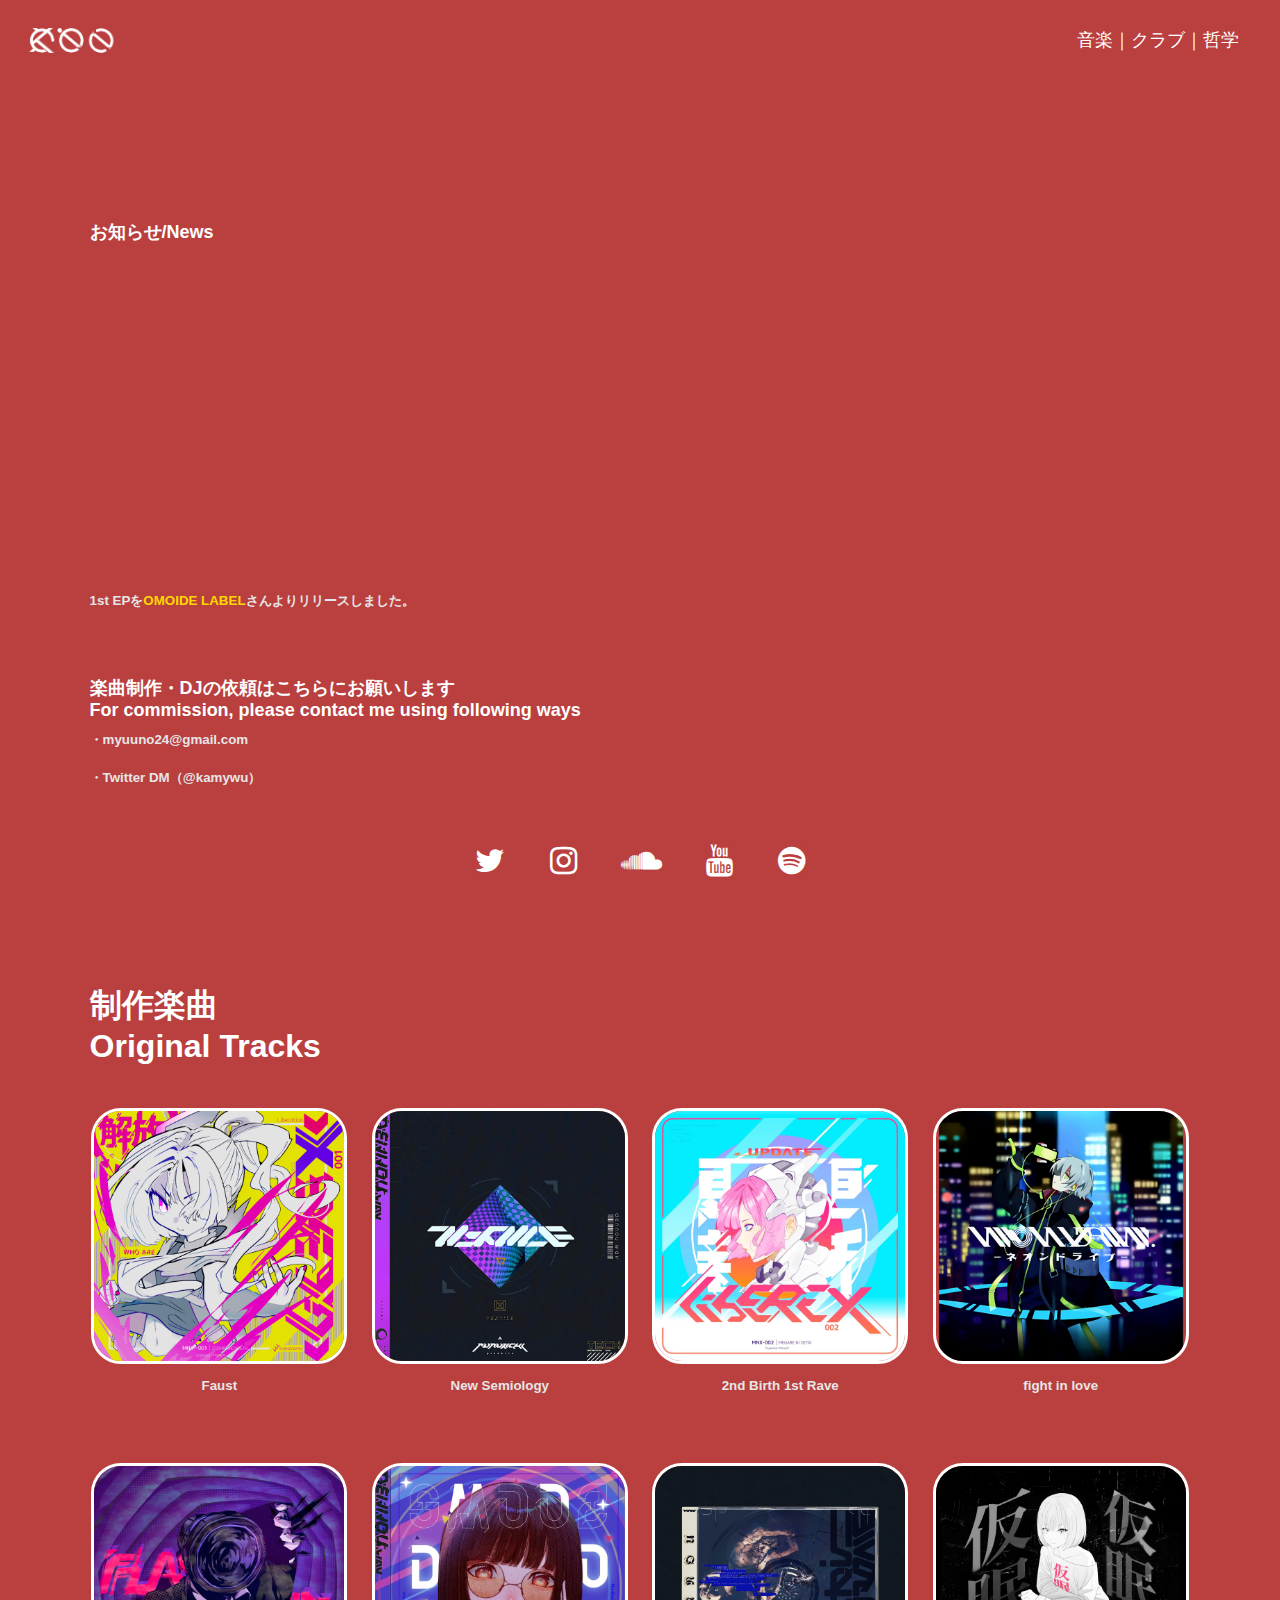
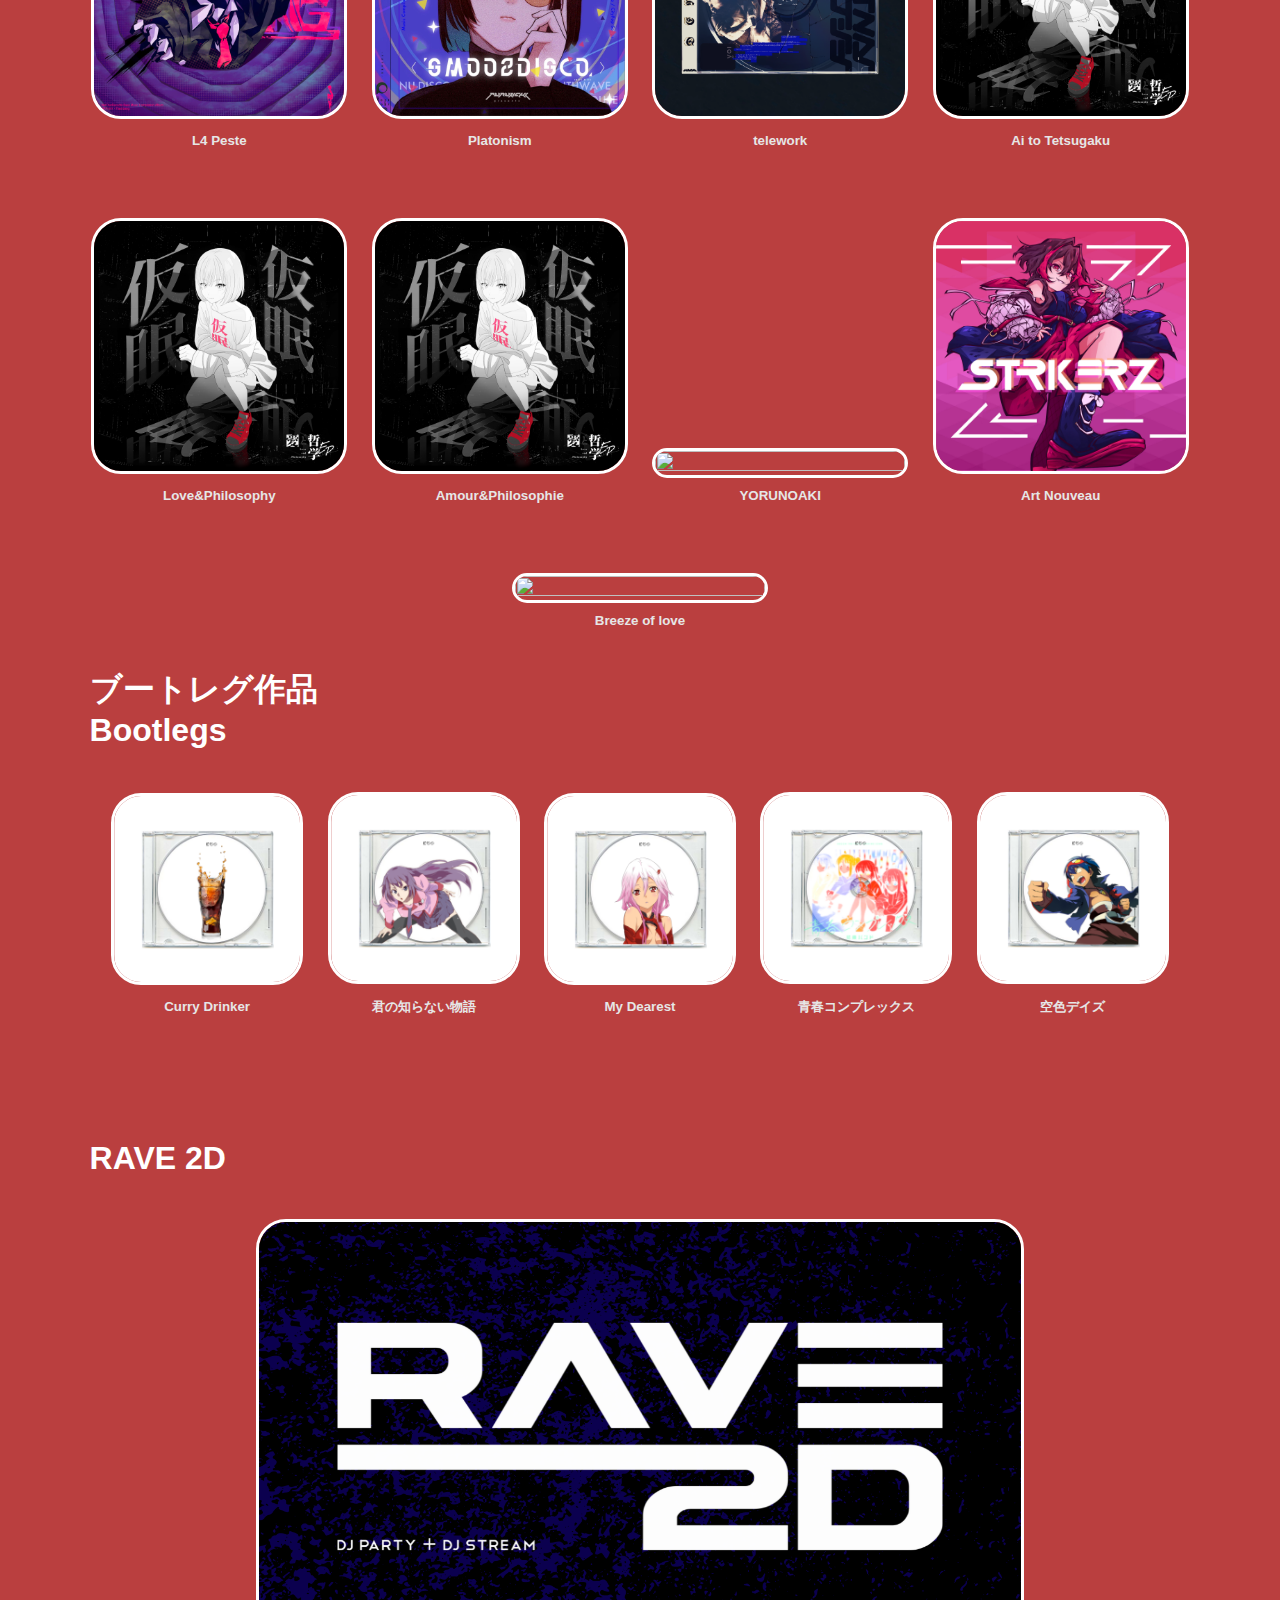
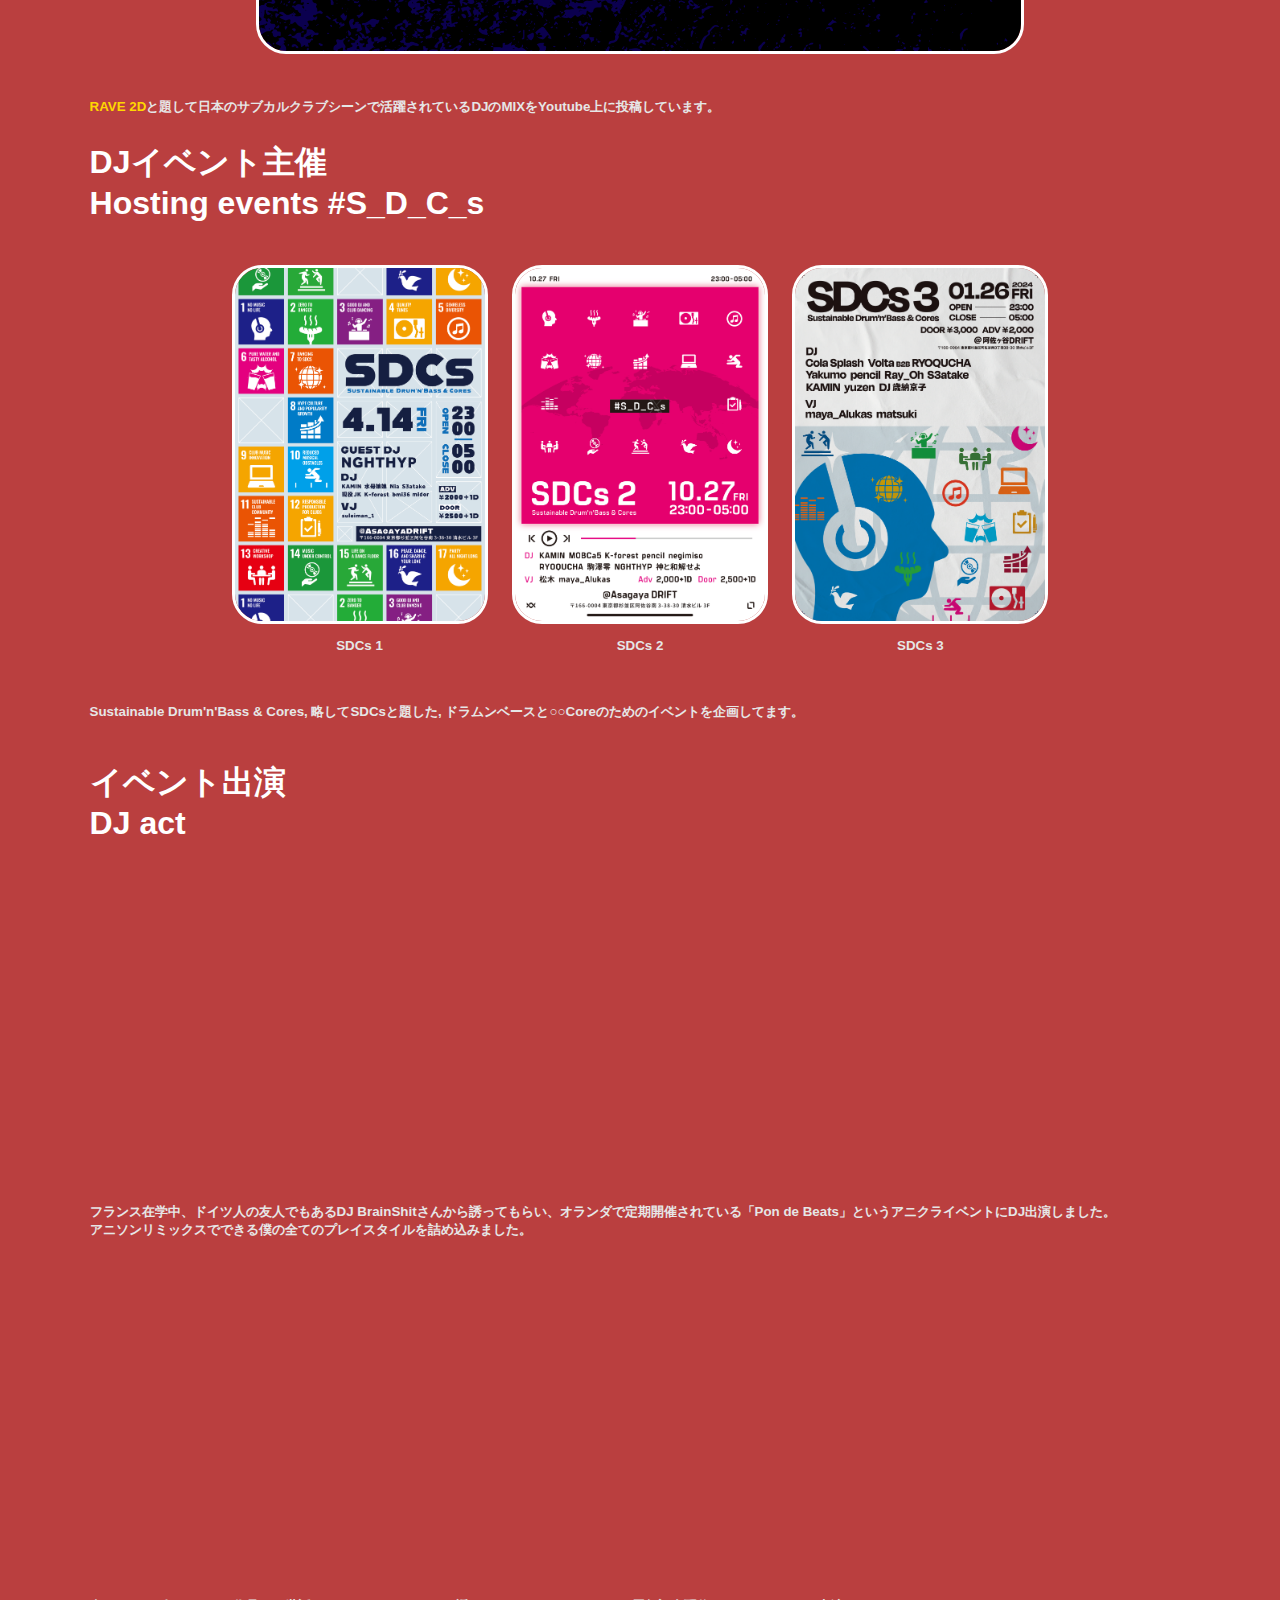
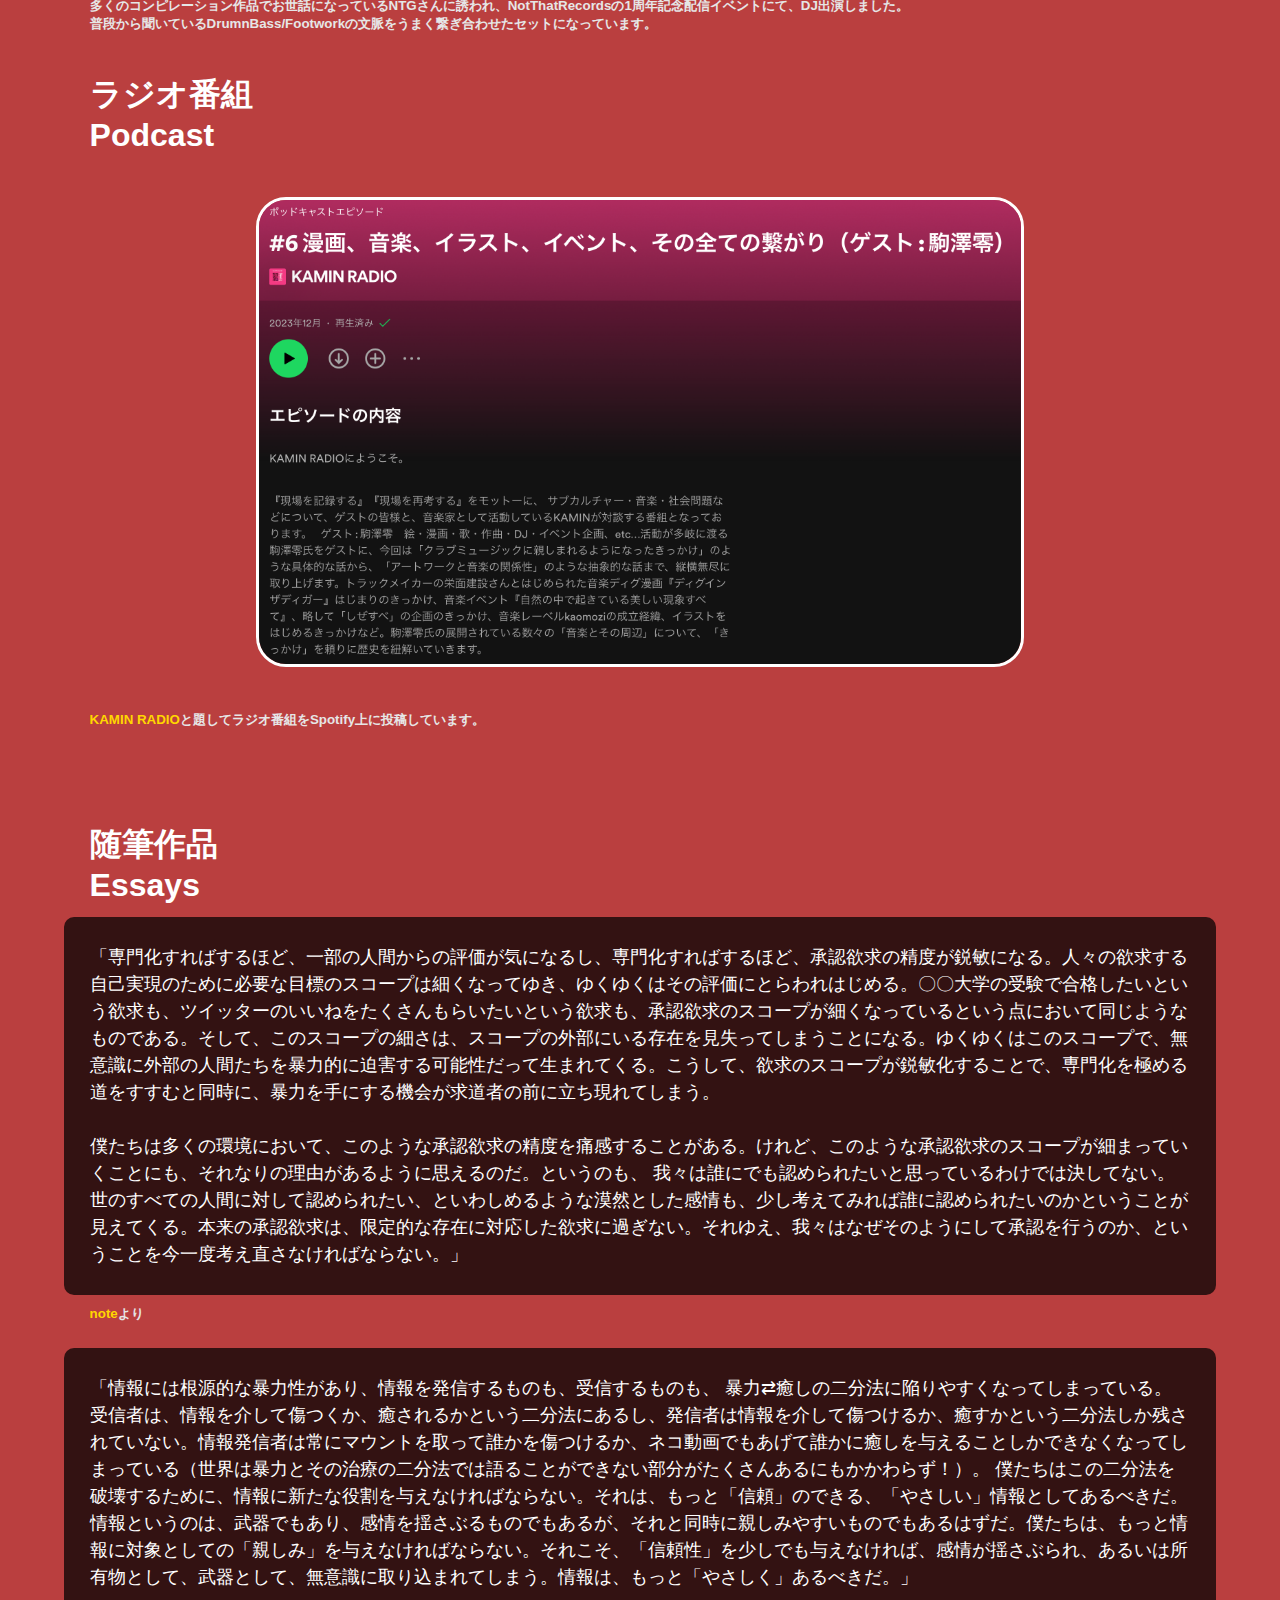
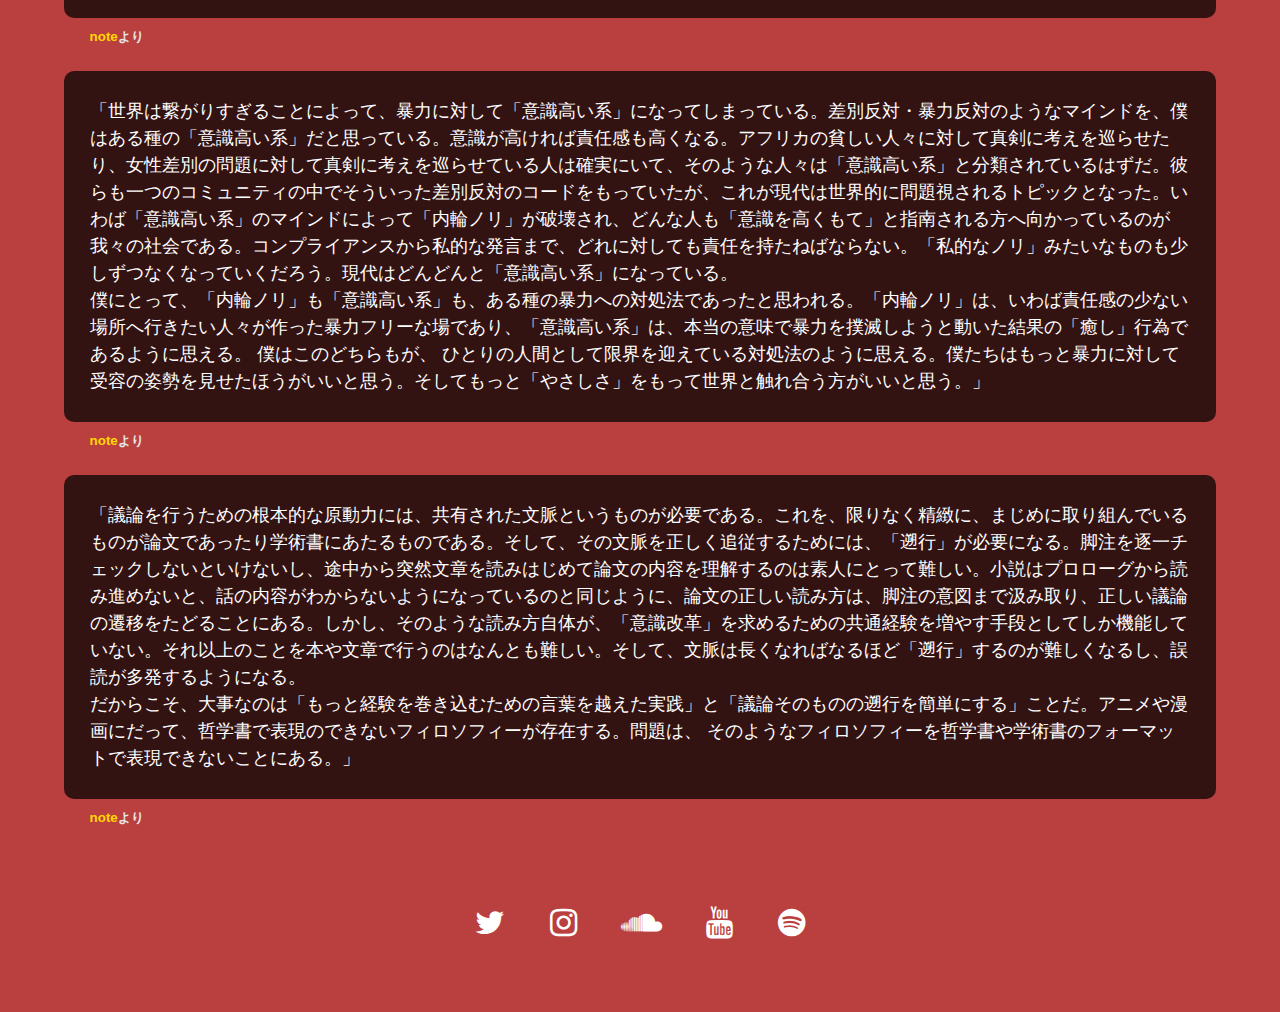
==== docs/index.html @ 177bd2c3 "Update index.html" ====
<!DOCTYPE html>
<html>

<head>
    <meta charset="utf-8">
    <meta name="viewport" content="width=device-width, initial-scale=1.0">
    <meta property="og:type" content="website">
    <meta property="og:title" content="KAMIN">
    <meta property="og:description" content="KAMINのポートフォリオサイト"> 
    <meta property="og:img" content="kamin.jpeg">

    <title>KAMIN</title>
    <link rel="stylesheet" href="https://maxcdn.bootstrapcdn.com/font-awesome/4.5.0/css/font-awesome.min.css"> 
    <link rel="stylesheet" href="stylesheet_rev.css">
    <link rel="stylesheet" href="stylesheet_rev2.css">
    <link rel="stylesheet" href="responsive.css">
</head>

<body>
    <header>
        <div class="container">
            <img class="kaminjpg" src="kamin.png">
        </div>
        <ul class="nav-links">
                <li><a href="#music">音楽｜</a></li>
                <li><a href="#rave2d">クラブ｜</a></li> 
                <li><a href="#note">哲学</a></li>　
        </ul>
    </header>



    <main>
        <div class="newsbox">
            <div class="formtitle">
                <h2>お知らせ/News</h2>
            </div>
            <div class="videobox">
                <iframe width="560" height="315" src="https://www.youtube.com/embed/9Z9TLXxbo_c" title="YouTube video player" frameborder="0" allow="accelerometer; autoplay; clipboard-write; encrypted-media; gyroscope; picture-in-picture" allowfullscreen></iframe>
            </div>
            <div class="detail">
                <h3> 1st EPを<a href="https://omoidelabel.bandcamp.com/album/ep-7">OMOIDE LABEL</a>さんよりリリースしました。</h3>
            </div>
        </div>
        <div class="clear"><br> <br> </div>
        <div class="workform">
            <div class="formtitle">
                <h2>楽曲制作・DJの依頼はこちらにお願いします<br>For commission, please contact me using following ways</h2>
            </div>
            <div class="mail">
                <h3>・myuuno24@gmail.com</h3>
            </div>
            <div class="DM">
                <h3>・Twitter DM（@kamywu）</h3>
            </div> 
        </div>
        </div>
        <div class="links">
            <a href="https://twitter.com/kamywu" class="btn twitter"><span class="fa fa-twitter"></span></a>
            <a href="https://www.instagram.com/kamiingo/" class="btn instagram"><span class="fa fa-instagram"></span></a>
            <a href="https://soundcloud.com/kaminiscoming" class="btn soundcloud"><span class="fa fa-soundcloud"></span></a>
            <a href="https://www.youtube.com/channel/UCc90ufB4Of69djIXPryFuGw" class="btn youtube"><span class="fa fa-youtube"></span></a>
            <a href="https://open.spotify.com/playlist/6vtPxmojKjXWZbcfhpzsOe?si=2d8742bbdd4c4424" class="btn spotify"><span class="fa fa-spotify"></span></a>
        </div>
        <div id="music" class="clear"><br> <br> <br> </div>
        <div class="portofolio">
            <div class="formtitle">
                <h1>制作楽曲<br>Original Tracks</h1>
            </div>
            <div class="jacket_box">
                <a href="https://soundcloud.com/kaminiscoming/kamin-faust-liberex"><img class="jacket" src="album/liberex.png"></a>
                <h3>Faust</h3>
            </div>
            <div class="jacket_box">
                <a href="https://soundcloud.com/kaminiscoming/new-semiology"><img class="jacket" src="album/textile.jpg"></a>
                <h3>New Semiology</h3>
            </div>
            <div class="jacket_box">
                <a href="https://soundcloud.com/kaminiscoming/second-birth-first-rave"><img class="jacket" src="album/liberex002.jpg"></a>
                <h3>2nd Birth 1st Rave</h3>
            </div>
            <div class="jacket_box">
                <a href="https://youtu.be/IESuzcusgY0"><img class="jacket" src="album/neondrive.png"></a>
                <h3>fight in love</h3>
            </div>
            <div class="jacket_box">
                <a href="https://streamlink.to/NTR001-flashbang"><img class="jacket" src="album/flashbang.jpeg"></a>
                <h3>L4 Peste</h3>
            </div>
            <div class="jacket_box">
                <a href="https://soundcloud.com/kaminiscoming/platonism"><img class="jacket" src="album/smoozdisco.jpg"></a>
                <h3>Platonism</h3>
            </div>
            <div class="jacket_box">
                <a href="https://soundcloud.com/kaminiscoming/telework"><img class="jacket" src="album/electric_syndrome.png"></a>
                <h3>telework</h3>
            </div>
            <div class="jacket_box">
                <a href="https://soundcloud.com/kaminiscoming/ai-to-tetsugaku"><img class="jacket" src="album/ai_to_tetsugaku.png"></a>
                <h3>Ai to Tetsugaku</h3>
            </div>
            <div class="jacket_box">
                <a href="https://soundcloud.com/kaminiscoming/love-and-philosophy"><img class="jacket" src="album/ai_to_tetsugaku.png"></a>
                <h3>Love&Philosophy</h3>
            </div>
            <div class="jacket_box">
                <a href="https://soundcloud.com/kaminiscoming/amour-et-philosophie"><img class="jacket" src="album/ai_to_tetsugaku.png"></a>
                <h3>Amour&Philosophie</h3>
            </div>
            <div class="jacket_box">
                <a href="https://open.spotify.com/track/3TqiQyYT8aqnlLkiQ92tqK?si=97546689b2df41a8"><img class="jacket" src="album/yorunoaki.png"></a>
                <h3>YORUNOAKI</h3>
            </div>
            <div class="jacket_box">
                <a href="https://notthatrecords.bandcamp.com/track/art-nouveau"><img class="jacket" src="album/strikerz.jpg"></a>
                <h3>Art Nouveau</h3>
            </div>
            <div class="jacket_box">
                <a href="https://soundcloud.com/kaminiscoming/breeze-of-love"><img class="jacket" src="album/smooz_garage.png"></a>
                <h3>Breeze of love</h3>
            </div>
        </div>

        <div class="bootbox">
            <div class="formtitle">
                <h1>ブートレグ作品<br>Bootlegs</h1>
            </div>
            <div class="portofolio">
                <div class="jacket_box boot_jacket_box">
                <a href="https://soundcloud.com/kaminiscoming/curry-drinker"><img class="jacket" src="album/currydrinker.png"></a>
                <h3>Curry Drinker</h3>
                </div>
                <div class="jacket_box boot_jacket_box">
                <a href="https://soundcloud.com/kaminiscoming/ksm-kamin-bootleg"><img class="jacket" src="album/kiminoshiranai.png"></a>
                <h3>君の知らない物語</h3>
                </div>
                <div class="jacket_box boot_jacket_box">
                <a href="https://soundcloud.com/kaminiscoming/my-dearest"><img class="jacket" src="album/mydearest.png"></a>
                <h3>My Dearest</h3>
                </div>
                <div class="jacket_box boot_jacket_box">
                <a href="https://soundcloud.com/kaminiscoming/seisyunbootleg"><img class="jacket" src="album/seisyun.png"></a>
                <h3>青春コンプレックス</h3>
                </div>
                <div class="jacket_box boot_jacket_box">
                <a href="https://soundcloud.com/kaminiscoming/sorairo-bootleg"><img class="jacket" src="album/sorairodays.png"></a>
                <h3>空色デイズ</h3>
                </div>
            </div>
        </div>
    <div id="rave2d" class="clear"><br> <br> <br> </div>

    <div　class="bootbox">
        <div class="formtitle">
                <h1>RAVE 2D</h1>
        </div>
        <div class="portofolio">
            <div class="radio_jacket_box">
                    <a href="https://www.youtube.com/@RAVE2D"><img class="jacket" src="album/rave2d.png"></a>
            </div>
        </div>
        <div class="detail">
            <h3> <a href="https://www.youtube.com/@RAVE2D">RAVE 2D</a>と題して日本のサブカルクラブシーンで活躍されているDJのMIXをYoutube上に投稿しています。<br><br> </h3>
        </div>
        
    </div>
        
    <div class="bootbox">
        <div class="formtitle">
                <h1>DJイベント主催<br>Hosting events #S_D_C_s</h1>
        </div>
        <div class="portofolio">
            <div class="jacket_box">
                <a href="https://x.com/kamywu/status/1634879199029886976?s=20"><img class="jacket" src="album/sdcs1.png"></a>
                <h3>SDCs 1</h3>
            </div>
            <div class="jacket_box"> 
                <a href="https://x.com/kamywu/status/1716404225968902230?s=20"><img class="jacket" src="album/sdcs2.png"></a>
                <h3>SDCs 2</h3>
            </div>
            <div class="jacket_box">
                <a href="https://lu.ma/sdcs3"><img class="jacket" src="album/sdcs3.png"></a>
                <h3>SDCs 3</h3>
            </div>
        </div>
        <div class="detail">
                <h3> Sustainable Drum'n'Bass & Cores, 略してSDCsと題した, ドラムンベースと○○Coreのためのイベントを企画してます。 </h3>
        </div>
    </div>

    <div class="bootbox">
        <div class="formtitle">
                <h1>イベント出演<br>DJ act</h1>
        </div>
        <div class="videobox">
                <iframe width="560" height="315" src="https://www.youtube.com/embed/ju0l6tzGQbw" title="YouTube video player" frameborder="0" allow="accelerometer; autoplay; clipboard-write; encrypted-media; gyroscope; picture-in-picture; web-share" allowfullscreen></iframe>
        </div>
        <div class="detail">
                <h3> フランス在学中、ドイツ人の友人でもあるDJ BrainShitさんから誘ってもらい、オランダで定期開催されている「Pon de Beats」というアニクライベントにDJ出演しました。<br> アニソンリミックスでできる僕の全てのプレイスタイルを詰め込みました。</h3>
        </div>
         <div class="videobox">
                <iframe width="560" height="315" src="https://www.youtube.com/embed/GhRowa3jzF4" title="YouTube video player" frameborder="0" allow="accelerometer; autoplay; clipboard-write; encrypted-media; gyroscope; picture-in-picture; web-share" allowfullscreen></iframe>
        </div>
        <div class="detail">
                <h3> 多くのコンピレーション作品でお世話になっているNTGさんに誘われ、NotThatRecordsの1周年記念配信イベントにて、DJ出演しました。<br> 普段から聞いているDrumnBass/Footworkの文脈をうまく繋ぎ合わせたセットになっています。</h3>
        </div>
    </div>
        
    <div class="bootbox">
        <div class="formtitle">
                <h1>ラジオ番組<br>Podcast</h1>
        </div>
        <div class="portofolio">
            <div class="radio_jacket_box">
                    <a href="https://open.spotify.com/episode/3cIXuUbIlV4ljrjEynBKSX?si=5ba3323ea78c4351"><img class="jacket" src="album/podcast6.png"></a>
            </div>
        </div>
        <div class="detail">
            <h3> <a href="https://open.spotify.com/show/2qTML0nZtQQEMlZguTdLj8?si=99f67a1a55c34462">KAMIN RADIO</a>と題してラジオ番組をSpotify上に投稿しています。</h3>
        </div>
        
    </div>
    <div id="note" class="clear"><br> <br> <br> </div>
        <div 　class="sentences">
            <div class="formtitle">
                <h1>随筆作品<br>Essays</h1>
            </div>
            <p>
                <br>「専門化すればするほど、一部の人間からの評価が気になるし、専門化すればするほど、承認欲求の精度が鋭敏になる。人々の欲求する自己実現のために必要な目標のスコープは細くなってゆき、ゆくゆくはその評価にとらわれはじめる。〇〇大学の受験で合格したいという欲求も、ツイッターのいいねをたくさんもらいたいという欲求も、承認欲求のスコープが細くなっているという点において同じようなものである。そして、このスコープの細さは、スコープの外部にいる存在を見失ってしまうことになる。ゆくゆくはこのスコープで、無意識に外部の人間たちを暴力的に迫害する可能性だって生まれてくる。こうして、欲求のスコープが鋭敏化することで、専門化を極める道をすすむと同時に、暴力を手にする機会が求道者の前に立ち現れてしまう。<br>
                <br>僕たちは多くの環境において、このような承認欲求の精度を痛感することがある。けれど、このような承認欲求のスコープが細まっていくことにも、それなりの理由があるように思えるのだ。というのも、
                我々は誰にでも認められたいと思っているわけでは決してない。世のすべての人間に対して認められたい、といわしめるような漠然とした感情も、少し考えてみれば誰に認められたいのかということが見えてくる。本来の承認欲求は、限定的な存在に対応した欲求に過ぎない。それゆえ、我々はなぜそのようにして承認を行うのか、ということを今一度考え直さなければならない。」<br>
            <br> </p>
            <h3>
                <a href="https://note.com/kamywu/n/n2ad1bf3ec825">note</a>より<br><br> 
            </h3>
            <p>
                <br>「情報には根源的な暴力性があり、情報を発信するものも、受信するものも、
                暴力⇄癒しの二分法に陥りやすくなってしまっている。 受信者は、情報を介して傷つくか、癒されるかという二分法にあるし、発信者は情報を介して傷つけるか、癒すかという二分法しか残されていない。情報発信者は常にマウントを取って誰かを傷つけるか、ネコ動画でもあげて誰かに癒しを与えることしかできなくなってしまっている（世界は暴力とその治療の二分法では語ることができない部分がたくさんあるにもかかわらず！）。 僕たちはこの二分法を破壊するために、情報に新たな役割を与えなければならない。それは、もっと「信頼」のできる、「やさしい」情報としてあるべきだ。情報というのは、武器でもあり、感情を揺さぶるものでもあるが、それと同時に親しみやすいものでもあるはずだ。僕たちは、もっと情報に対象としての「親しみ」を与えなければならない。それこそ、「信頼性」を少しでも与えなければ、感情が揺さぶられ、あるいは所有物として、武器として、無意識に取り込まれてしまう。情報は、もっと「やさしく」あるべきだ。」
            <br><br> </p>
            <h3>
                <a href="https://note.com/kamywu/n/n402ef2da7ca2">note</a>より<br><br> 
            </h3>
            <p>
                <br>「世界は繋がりすぎることによって、暴力に対して「意識高い系」になってしまっている。差別反対・暴力反対のようなマインドを、僕はある種の「意識高い系」だと思っている。意識が高ければ責任感も高くなる。アフリカの貧しい人々に対して真剣に考えを巡らせたり、女性差別の問題に対して真剣に考えを巡らせている人は確実にいて、そのような人々は「意識高い系」と分類されているはずだ。彼らも一つのコミュニティの中でそういった差別反対のコードをもっていたが、これが現代は世界的に問題視されるトピックとなった。いわば「意識高い系」のマインドによって「内輪ノリ」が破壊され、どんな人も「意識を高くもて」と指南される方へ向かっているのが我々の社会である。コンプライアンスから私的な発言まで、どれに対しても責任を持たねばならない。「私的なノリ」みたいなものも少しずつなくなっていくだろう。現代はどんどんと「意識高い系」になっている。<br>                僕にとって、「内輪ノリ」も「意識高い系」も、ある種の暴力への対処法であったと思われる。「内輪ノリ」は、いわば責任感の少ない場所へ行きたい人々が作った暴力フリーな場であり、「意識高い系」は、本当の意味で暴力を撲滅しようと動いた結果の「癒し」行為であるように思える。 僕はこのどちらもが、
                ひとりの人間として限界を迎えている対処法のように思える。僕たちはもっと暴力に対して受容の姿勢を見せたほうがいいと思う。そしてもっと「やさしさ」をもって世界と触れ合う方がいいと思う。」
                <br>
            <br> </p>
            <h3>
                <a href="https://note.com/kamywu/n/ndfaedb2226c8">note</a>より<br><br> 
           </h3>
            <p>
                <br>「議論を行うための根本的な原動力には、共有された文脈というものが必要である。これを、限りなく精緻に、まじめに取り組んでいるものが論文であったり学術書にあたるものである。そして、その文脈を正しく追従するためには、「遡行」が必要になる。脚注を逐一チェックしないといけないし、途中から突然文章を読みはじめて論文の内容を理解するのは素人にとって難しい。小説はプロローグから読み進めないと、話の内容がわからないようになっているのと同じように、論文の正しい読み方は、脚注の意図まで汲み取り、正しい議論の遷移をたどることにある。しかし、そのような読み方自体が、「意識改革」を求めるための共通経験を増やす手段としてしか機能していない。それ以上のことを本や文章で行うのはなんとも難しい。そして、文脈は長くなればなるほど「遡行」するのが難しくなるし、誤読が多発するようになる。<br>                だからこそ、大事なのは「もっと経験を巻き込むための言葉を越えた実践」と「議論そのものの遡行を簡単にする」ことだ。アニメや漫画にだって、哲学書で表現のできないフィロソフィーが存在する。問題は、
                そのようなフィロソフィーを哲学書や学術書のフォーマットで表現できないことにある。」
            <br><br> </p> 
            <h3>
                <a href="https://note.com/kamywu/n/n1a7584a2a6bc">note</a>より<br>
                <br>   
            </h3>
        </div>
    </main>

    <footer>
        <div class="links">
            <a href="https://twitter.com/kamywu" class="btn twitter"><span class="fa fa-twitter"></span></a>
            <a href="https://www.instagram.com/kamiingo/" class="btn instagram"><span class="fa fa-instagram"></span></a>
            <a href="https://soundcloud.com/kaminiscoming" class="btn soundcloud"><span class="fa fa-soundcloud"></span></a>
            <a href="https://www.youtube.com/channel/UCc90ufB4Of69djIXPryFuGw" class="btn youtube"><span class="fa fa-youtube"></span></a>
            <a href="https://open.spotify.com/playlist/6vtPxmojKjXWZbcfhpzsOe?si=2d8742bbdd4c4424" class="btn spotify"><span class="fa fa-spotify"></span></a>
        </div>
    </footer>



</body>

</html>
---- docs/stylesheet_rev.css ----
* {
    box-sizing: border-box;
    margin: 0;
    padding: 0;
}

body {
    margin: 0;
    font-family: 'Open Sans',　serif;
    animation: fadeIn 5s ease 0.1s 1 alternate;
}

.clear {
    clear: left;
}

main {
    background-color: maroon;
    background-size: cover;
    padding-bottom: 20px;
}


/*headerセクション*/

header {
    /*ヘッダーを上部に固定する*/
    position: fixed;
    top: 0;
    z-index: 10;
    height: 100px;
    width: 100%; 
    text-align: center;
}

.container {
    text-align: center;
}

.kaminjpg {
    max-width: 1000px;
    min-width: 50px;
    width: auto;
    height: 100px;
    float: left;
}


/*newsboxセクション*/

.newsbox {
    margin-top: 100px;
    padding-top: 20px;
    width: 100%;
}

.videobox {
    text-align: center;
    padding-bottom: 1%;
    padding-top: 0.5%;
}

.DM{
    padding-bottom: 1%;
}

/*workformセクション*/

.workform {
    width: 100%;
    padding: 20px 0px;
}


/*タイトル以外の字体の設定*/

p {
    margin-right: 5%;
    margin-left: 5%;
    padding-right: 2%;
    padding-left: 2%;
    font-size: large;
    color: #fff;
    background: #331212;
    border-radius: 10px;
}

g {
    color: red;
    font-style: oblique;
}

h2 {
    margin-right: 5%;
    margin-left: 5%;
    padding-right: 2%;
    padding-left: 2%;
    font-size: large;
    color: #fff;
}

h3 {
    margin-right: 5%;
    margin-left: 5%;
    padding: 10px 2%;
    font-size: smaller;
    color: #fff;
    border-radius: 15px;
}

a {
    text-decoration: none;
    color: gold;
    opacity: 1;
    transition: color 0.1s ease;
}

a:hover {
    opacity: 0.1;
    color: #ba3f3f;
}


/*リンク付きアイコンセクション*/

.fa {
    font-size: xx-large;
    color: #fff;
}

.fa-angle-right {
    display: block;
    float: left;
    padding-left: 2%;
}

.links {
    color: crimson;
    width: 100%;
    height: 100px;
    text-align: center;
}

.btn {
    display: inline-block;
    margin: 15px 20px;
}


/*ポートフォリオジャケットセクション*/

.portofolio {
    text-align: center;
}

.portofolio h1 {
    text-align: left;
}

.jacket_box {
    height: auto;
    width: 20%;
    margin: 30px 10px;
    display: inline-block;
}

.jacket {
    border-color: #fff;
    border-radius: 30px;
    border-style: solid;
    height: 100%;
    width: 100%;
}


/*ブートレグセクション*/

.bootbox {
    padding-bottom: 30px;
}

.boot_jacket_box {
    height: auto;
    width: 15%;
    margin: 30px 10px;
    display: inline-block;
}

.radio_jacket_box {
    height: auto;
    width: 60%;
    margin: 30px 10px;
    display: inline-block;
}

.boottitles {
    padding-bottom: 10px;
}

.boottitles a {
    color: #fee140;
    opacity: 1;
}

.boottitles a:hover {
    color: #fee140;
    opacity: 0.3;
}


/*文章タイトルと後半文章セクション*/

h1 {
    color: #fa709a;
    font-size: xx-large;
    margin-right: 5%;
    margin-left: 5%;
    padding-bottom:1%;
    padding-right: 2%;
    padding-left: 2%;
}

.timeline {
    padding-bottom: 40px;
}


/*フッターセクション*/

footer {
    padding-top: 20px;
    text-align: center;
}


/*アニメーションの設定*/

@keyframes fadeIn {
    /*animetion-nameで設定した値を書く*/
    0% {
        opacity: 0
    }
    /*アニメーション開始時は不透明度0%*/
    100% {
        opacity: 1
    }
    /*アニメーション終了時は不透明度100%*/
}

.fade-in-element {
    animation: fadeIn 1s ease-in-out;
}
---- docs/stylesheet_rev2.css ----
/* General Reset */
* {
    box-sizing: border-box;
    margin: 0;
    padding: 0;
}

:root {
    --primary-color: #ffffff;
    --secondary-color: #ba3f3f;
    --background-color: #ba3f3f;
    --text-color: #ffffff;
}

body {
    font-family: 'Open Sans', sans-serif;
    background-color: var(--background-color);
    color: var(--text-color);
    animation: fadeIn 2s ease-in-out;
}

header {
    position: fixed;
    top: 0;
    width: 100%;
    height: 80px;
    text-align: center;
    z-index: 100;
    display: flex;
    align-items: center;
    justify-content: space-between;
    padding: 0 20px;
    background-color: var(--background-color);
}

.nav-links {
    list-style: none;
    display: flex;
    padding: 1px 5px;
}

.nav-links li a {
    color: var(--text-color);
    text-decoration: none;
    font-size: 18px;
    font-style:bold;
    transition: 0.3s;
}

li{
    text-size:6px;
}

.nav-links li a:hover {
    color: var(--background-color);
}

.container {
    text-align: center;
}

main {
    padding-top: 100px;
    background: var(--background-color);
}

h1, h2 {
    color: var(--primary-color);
}

h3{
    color:#e6e6e6;
}

p {
    color: var(--text-color);
    line-height: 1.5;
}

.btn {
    display: inline-block;
    border-radius: 5px;
    color: var(--background-color);
    background: var(--background-color);
    text-decoration: none;
    transition: 0.3s;
}

.btn:hover {
    background: #ff2e2e;
}

footer {
    background: var(--background-color);
    text-align: center;
    padding: 20px 0;
}

@keyframes fadeIn {
    from { opacity: 0; }
    to { opacity: 1; }
}
---- docs/responsive.css ----
@media (max-width: 1000px) {
    header{
        text-size: smaller;
    }
    iframe {
        width: 90%;
        height: 400px;
    }
    .jacket_box {
        height: auto;
        width: 30%;
        margin: 30px 10px;
        display: inline-block;
    }
    .jacket {
        border-color: #fff;
        border-radius: 30px;
        border-style: solid;
        border-width: 2px;
        height: 100%;
        width: 100%;
    }
    p {
        margin: 0 auto;
        padding: 10px;
        font-size: smaller;
        color: #fff;
        border-radius: 10px;
        max-width: 90%;
    }
}

@media (max-width: 670px) {
    /* ヘッダー全体の高さやパディングを調整 */
  header {
    height: 60px;          /* ヘッダー高さを縮小 */
    padding: 0 10px;        /* 両サイドの余白 */
  }
  
  /* ナビゲーション全体のレイアウト調整 */
  .nav-links {
    display: flex;
    flex-wrap: wrap;        /* リンクが折り返すようにする */
    justify-content: center;/* リンクを中央に配置 */
  }
  
  /* 各リンクリストアイテムの余白調整 */
  .nav-links li {
    margin: 0 5px;          /* 横方向の余白を狭く */
  }
  
  /* リンクの文字サイズとパディングの調整 */
  .nav-links li a {
    font-size: 14px;        /* 小さめの文字サイズに */
    padding: 5px 8px;       /* 内側の余白も小さく */
  }
    iframe {
        width: 100%;
        height: 250px;
    }
    .jacket_box {
        width: 45%;
        margin: 20px 5px;
    }
    .jacket {
        border-radius: 20px;
        border-width: 1px;
    }
    p {
        font-size: small;
        padding: 8px;
        max-width: 95%;
    }
}
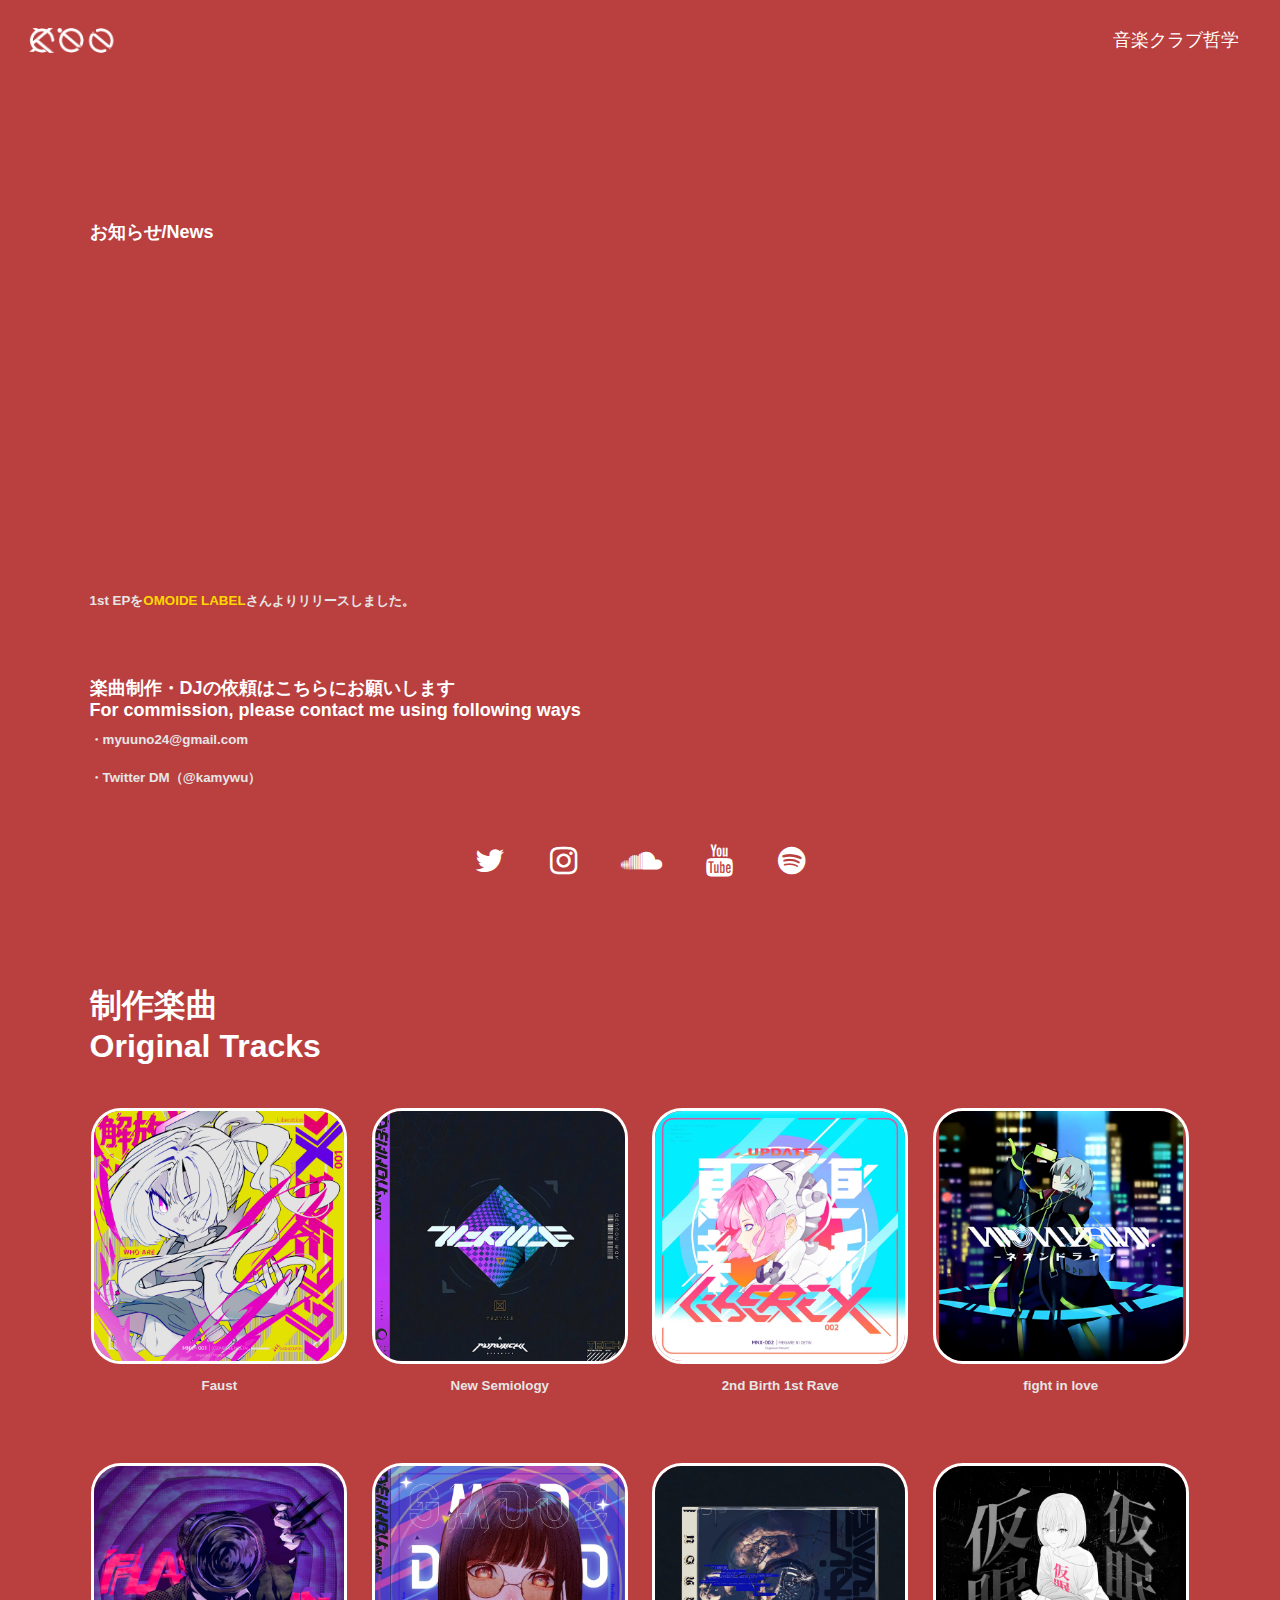
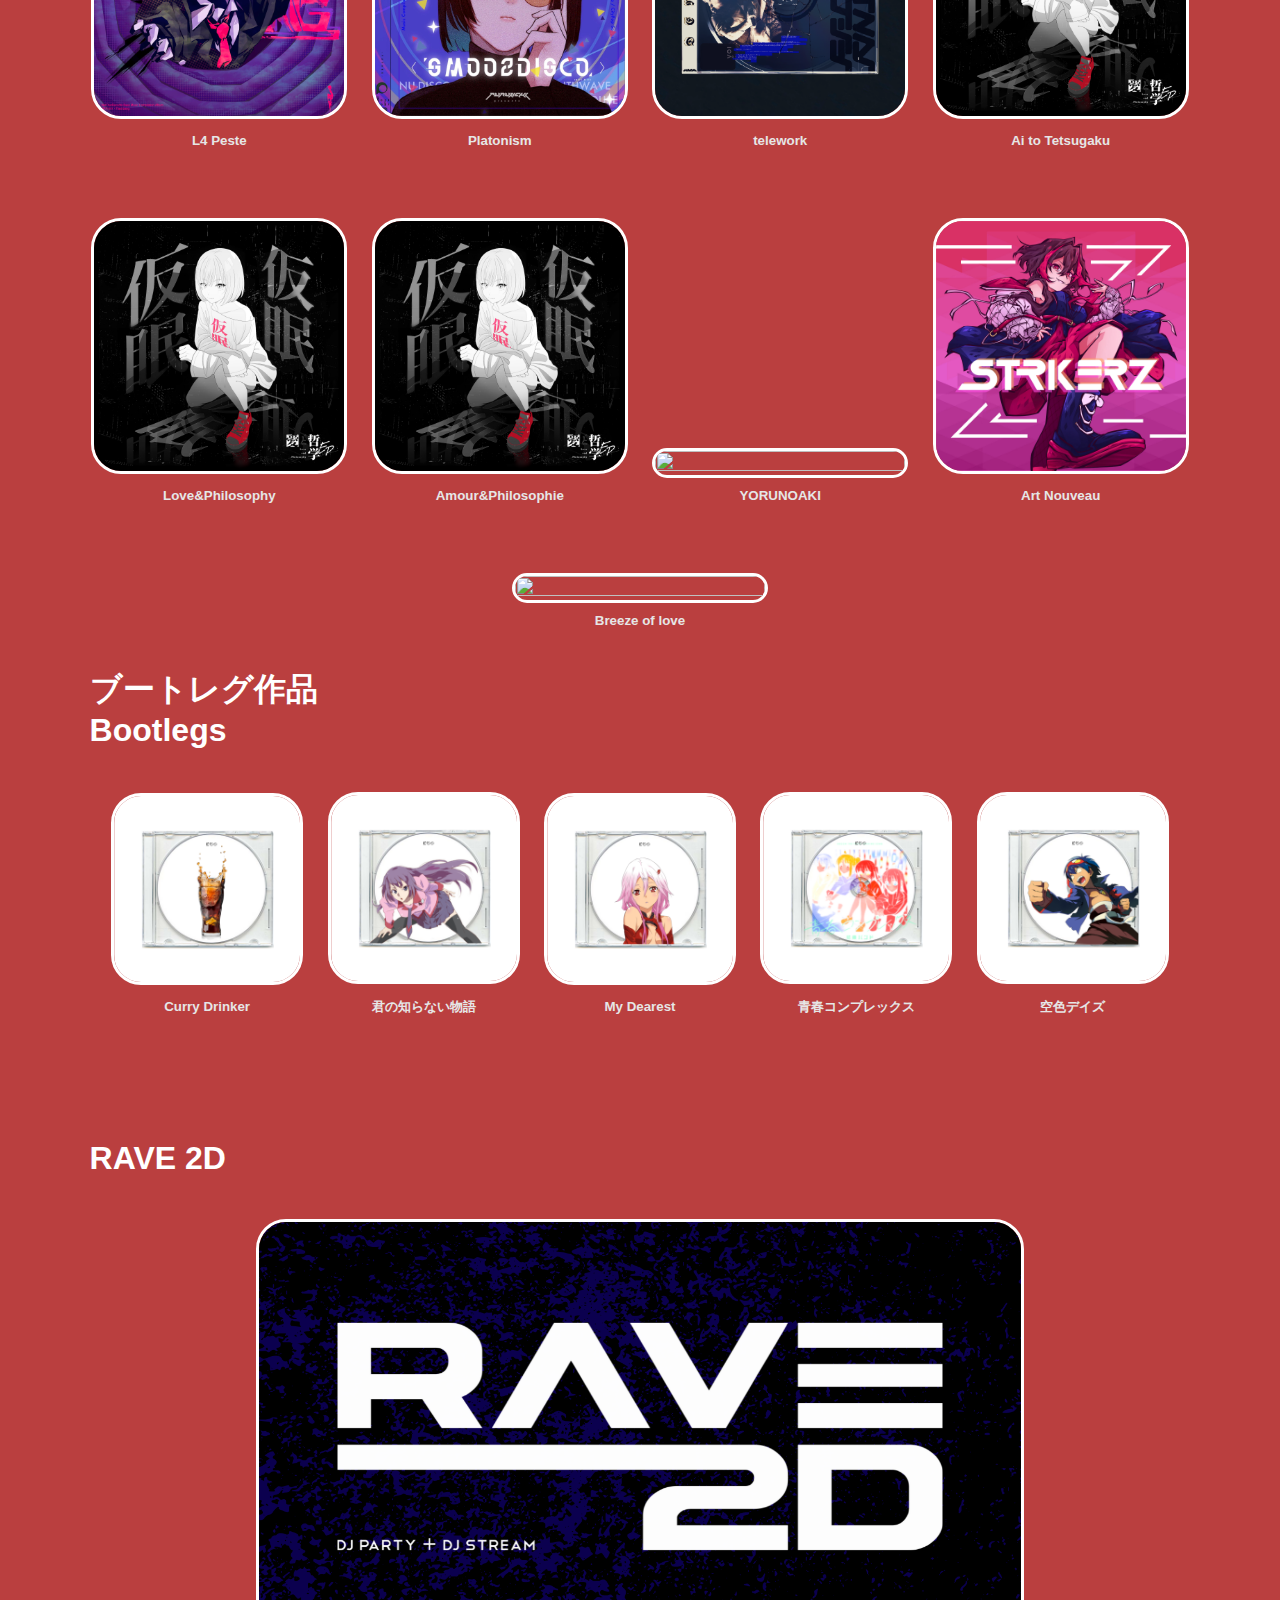
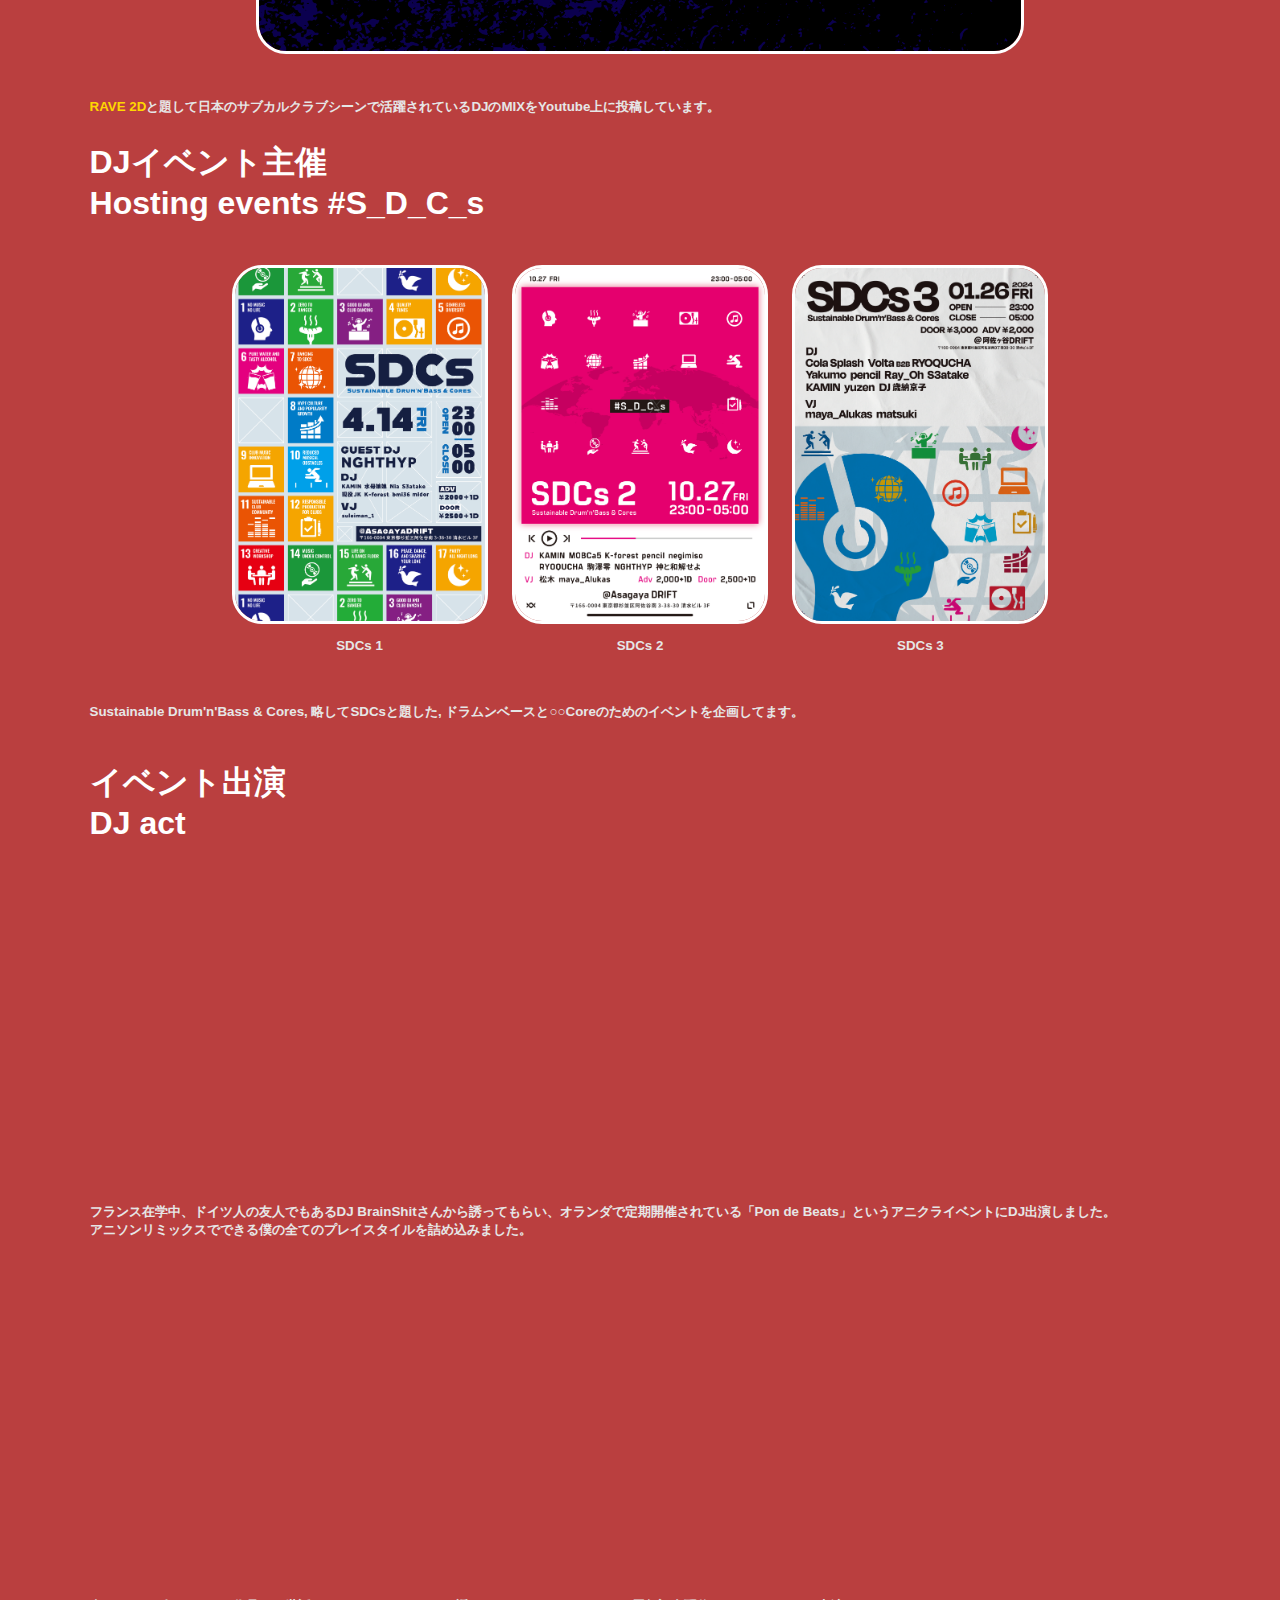
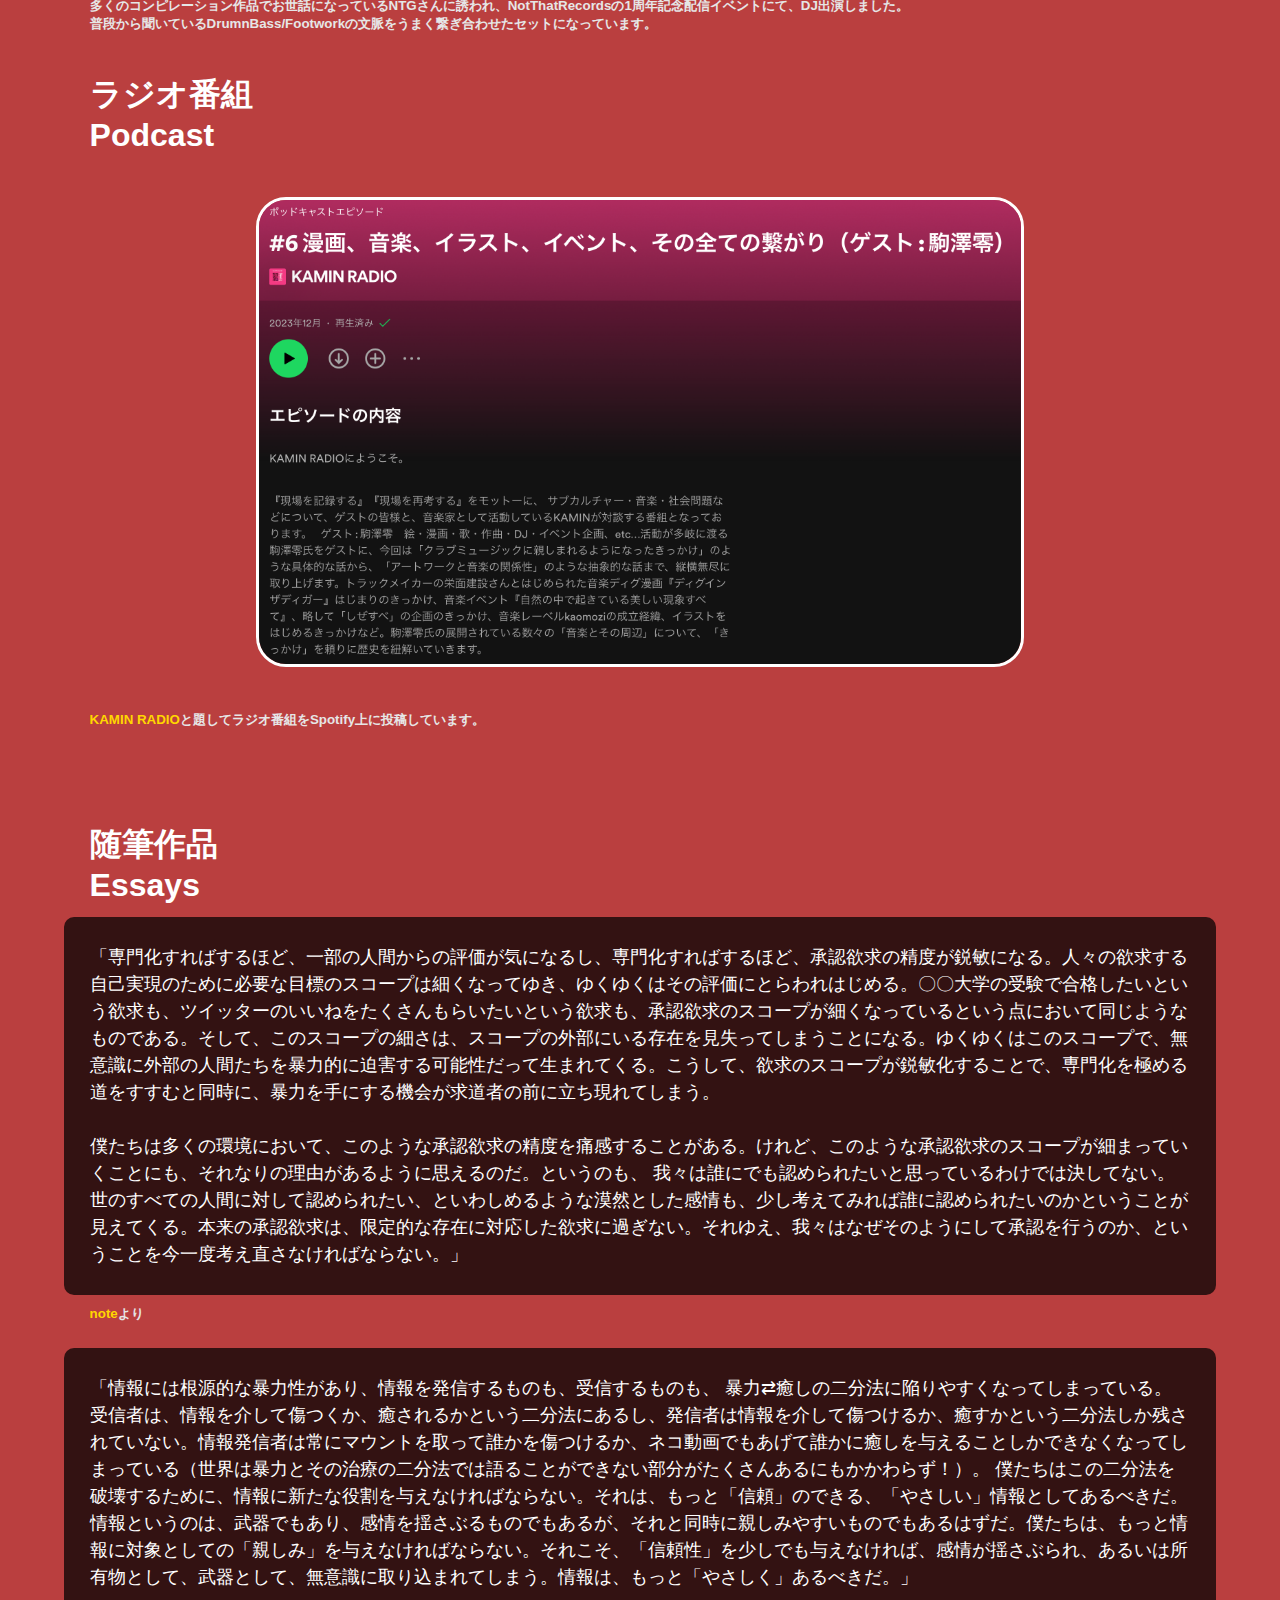
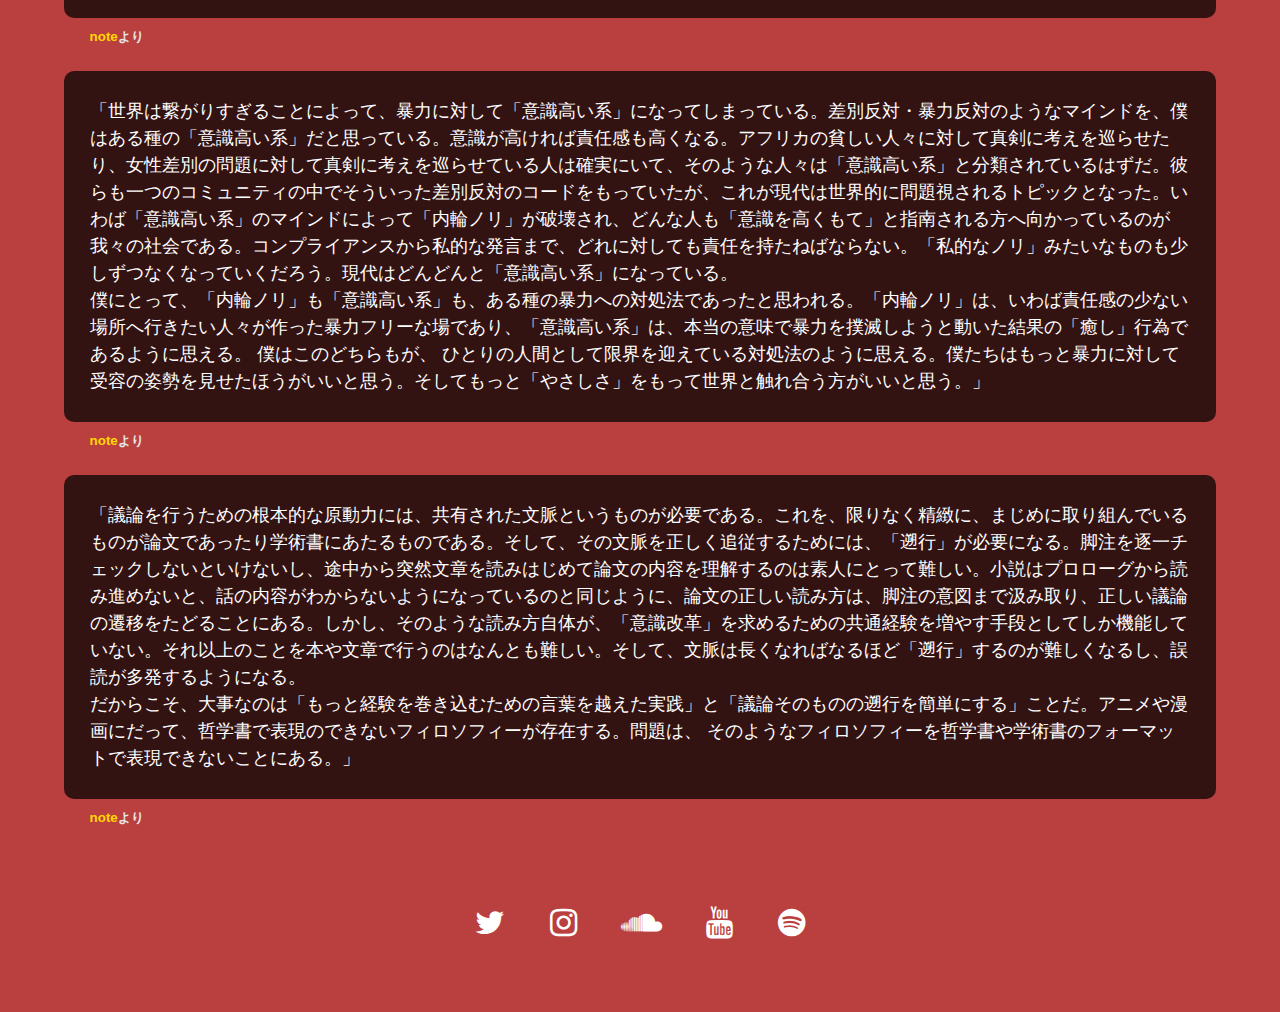
==== commit 3da9ded3: "Update index.html" ====
--- a/docs/index.html
+++ b/docs/index.html
@@ -22,9 +22,9 @@
             <img class="kaminjpg" src="kamin.png">
         </div>
         <ul class="nav-links">
-                <li><a href="#music">音楽｜</a></li>
-                <li><a href="#rave2d">クラブ｜</a></li> 
-                <li><a href="#note">哲学</a></li>　
+                <li><a href="#music"> 音楽 </a></li>
+                <li><a href="#rave2d"> クラブ </a></li> 
+                <li><a href="#note"> 哲学 </a></li>　
         </ul>
     </header>
 
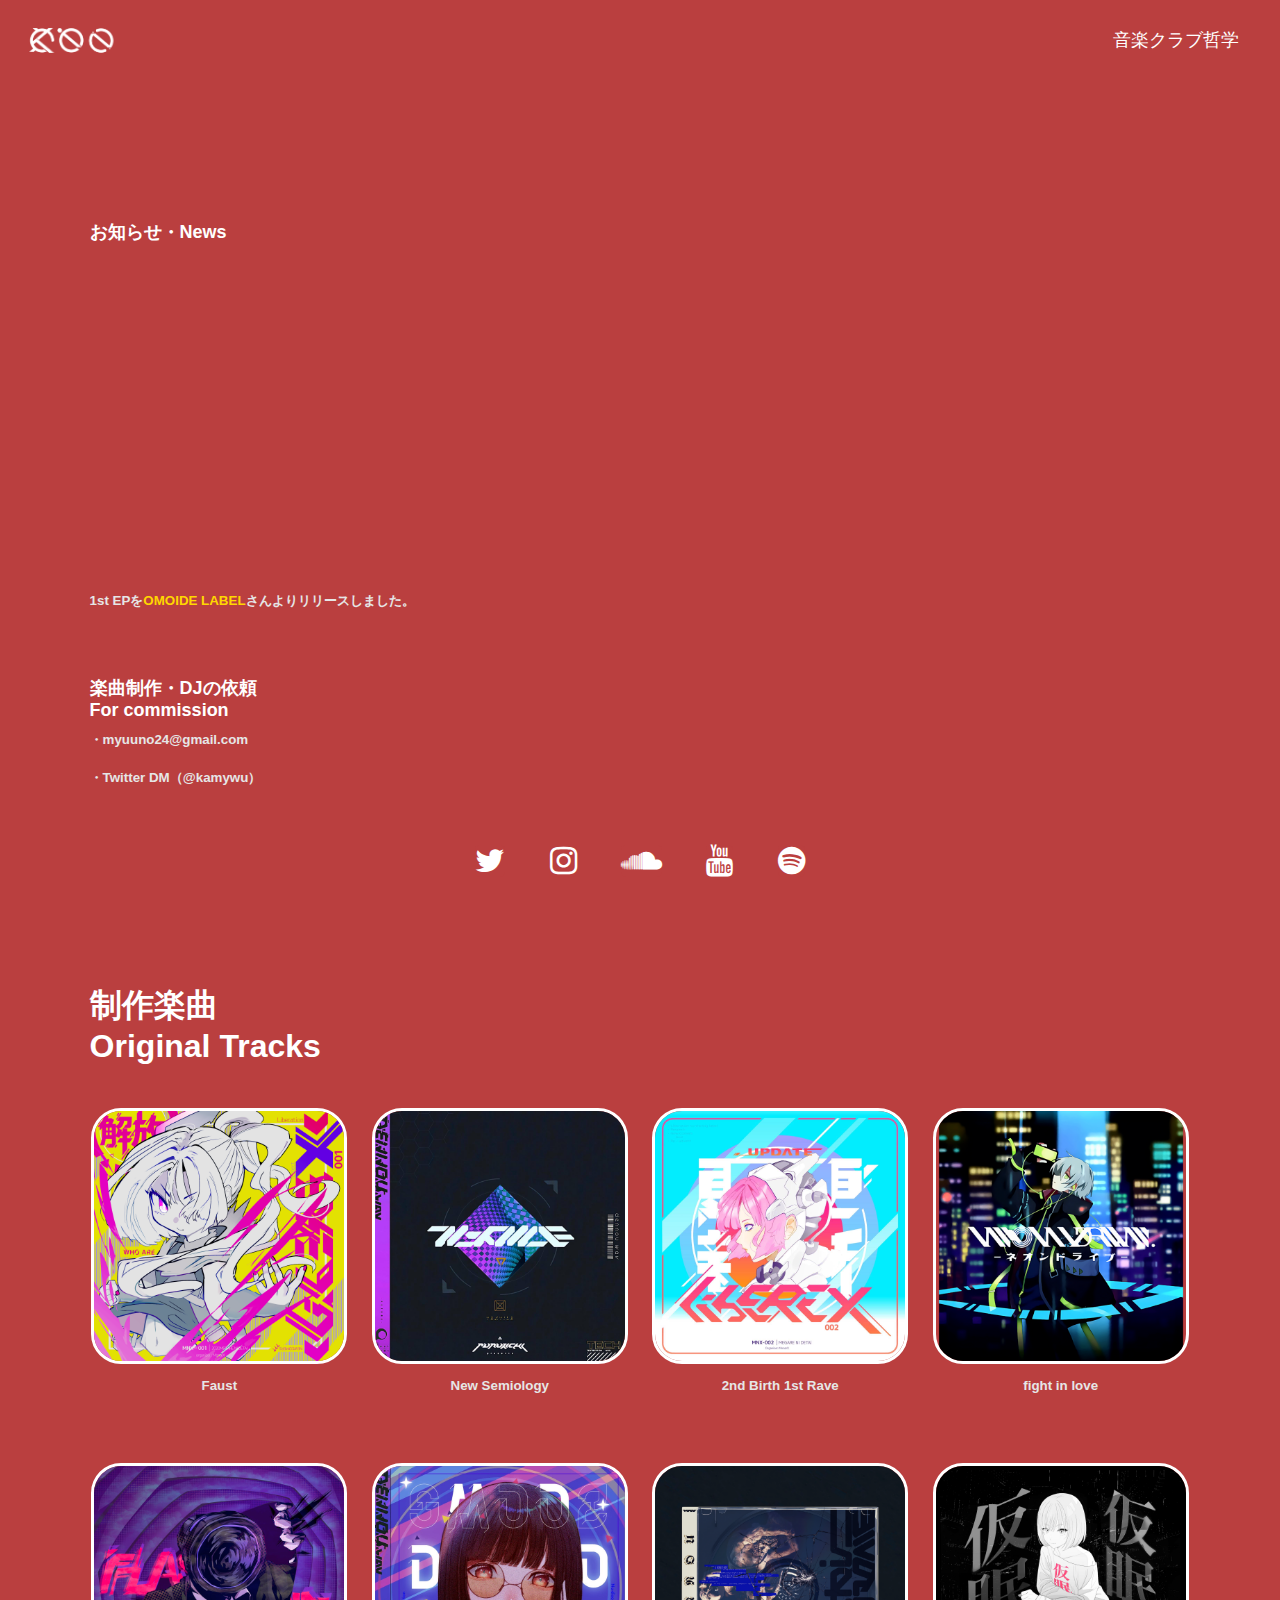
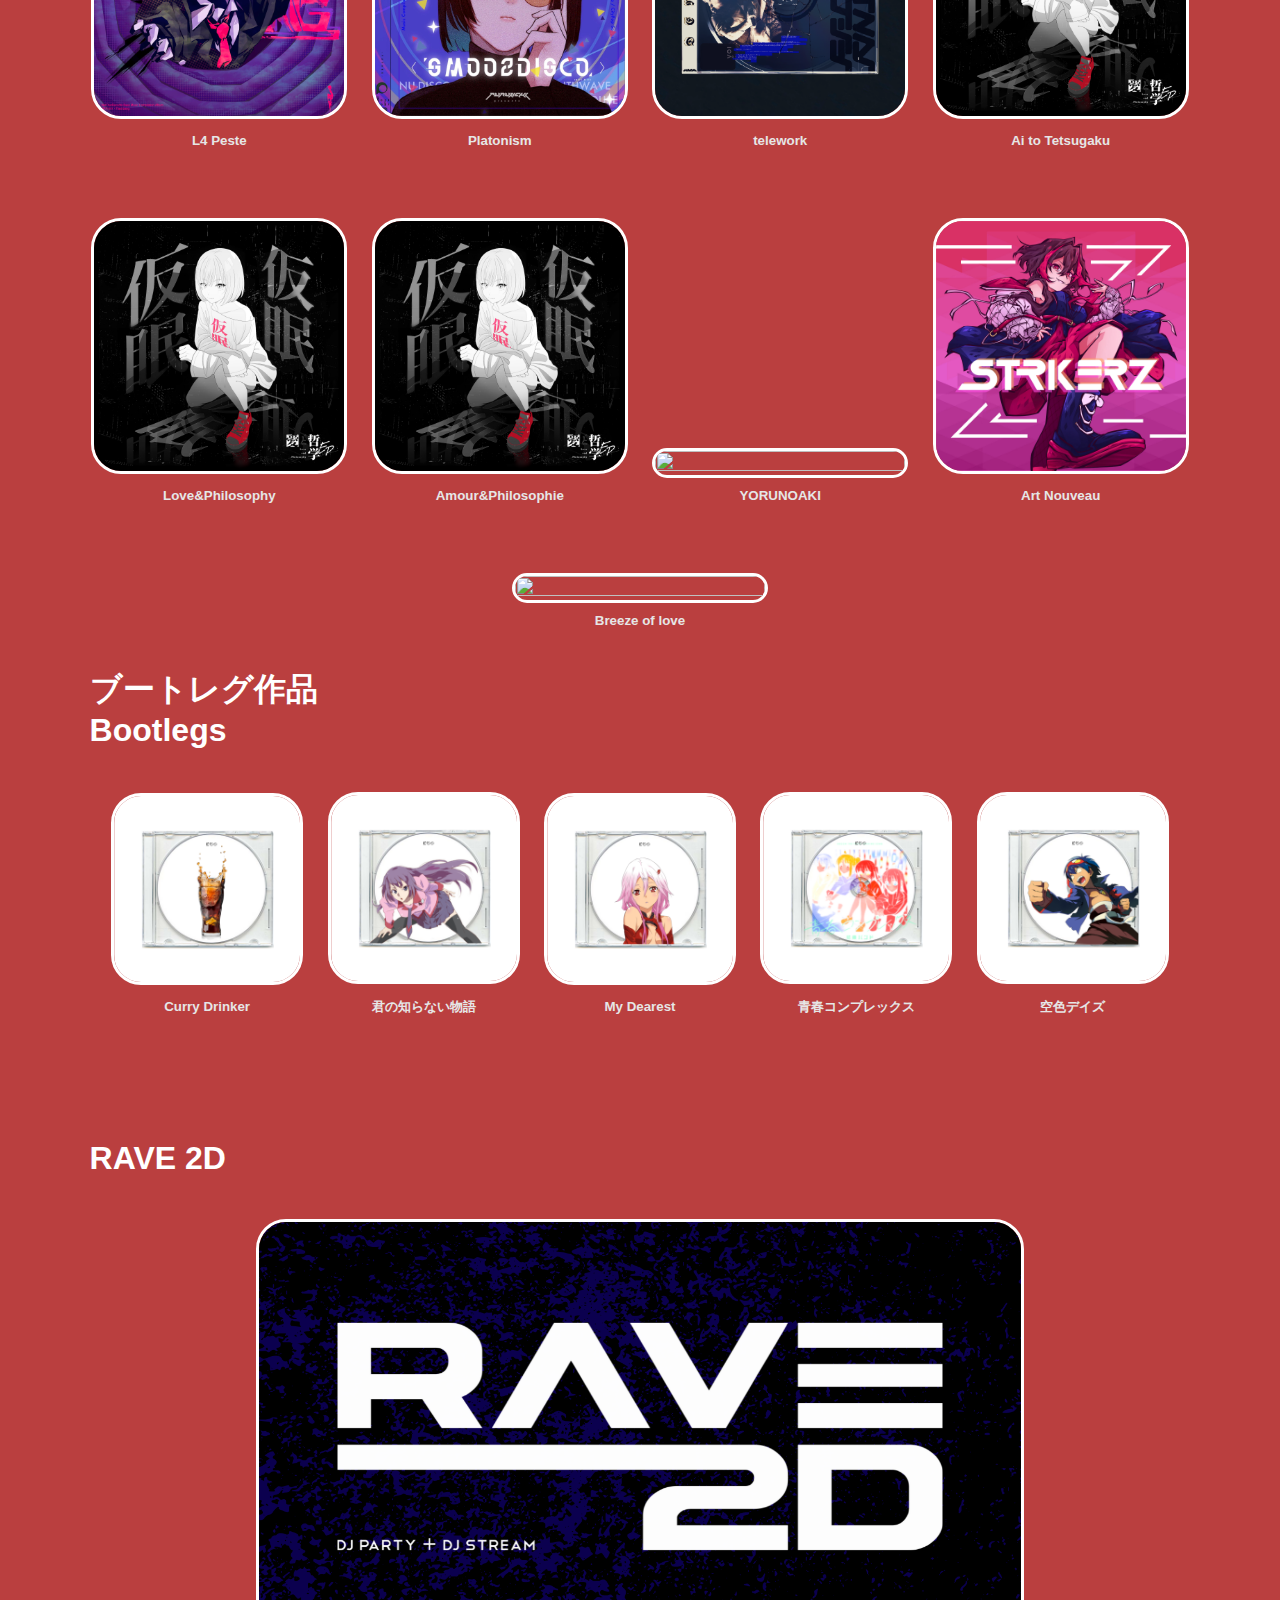
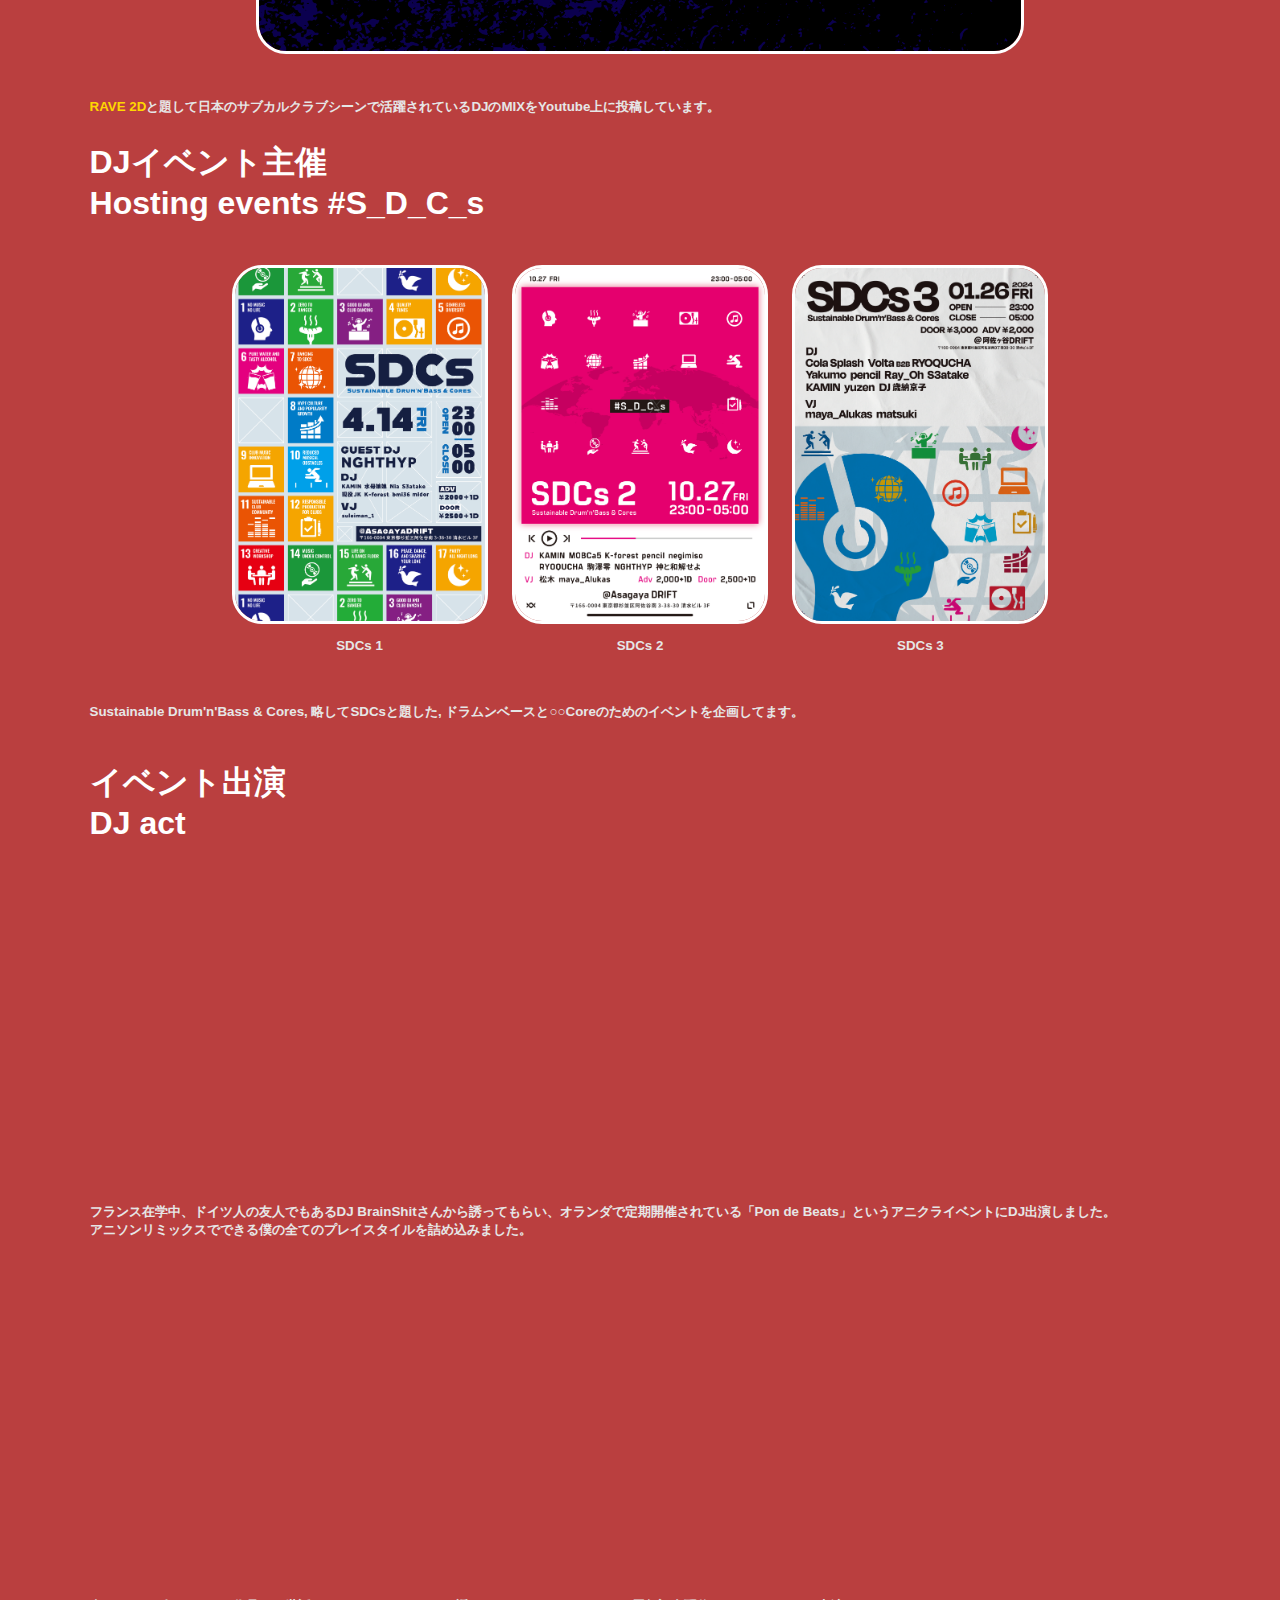
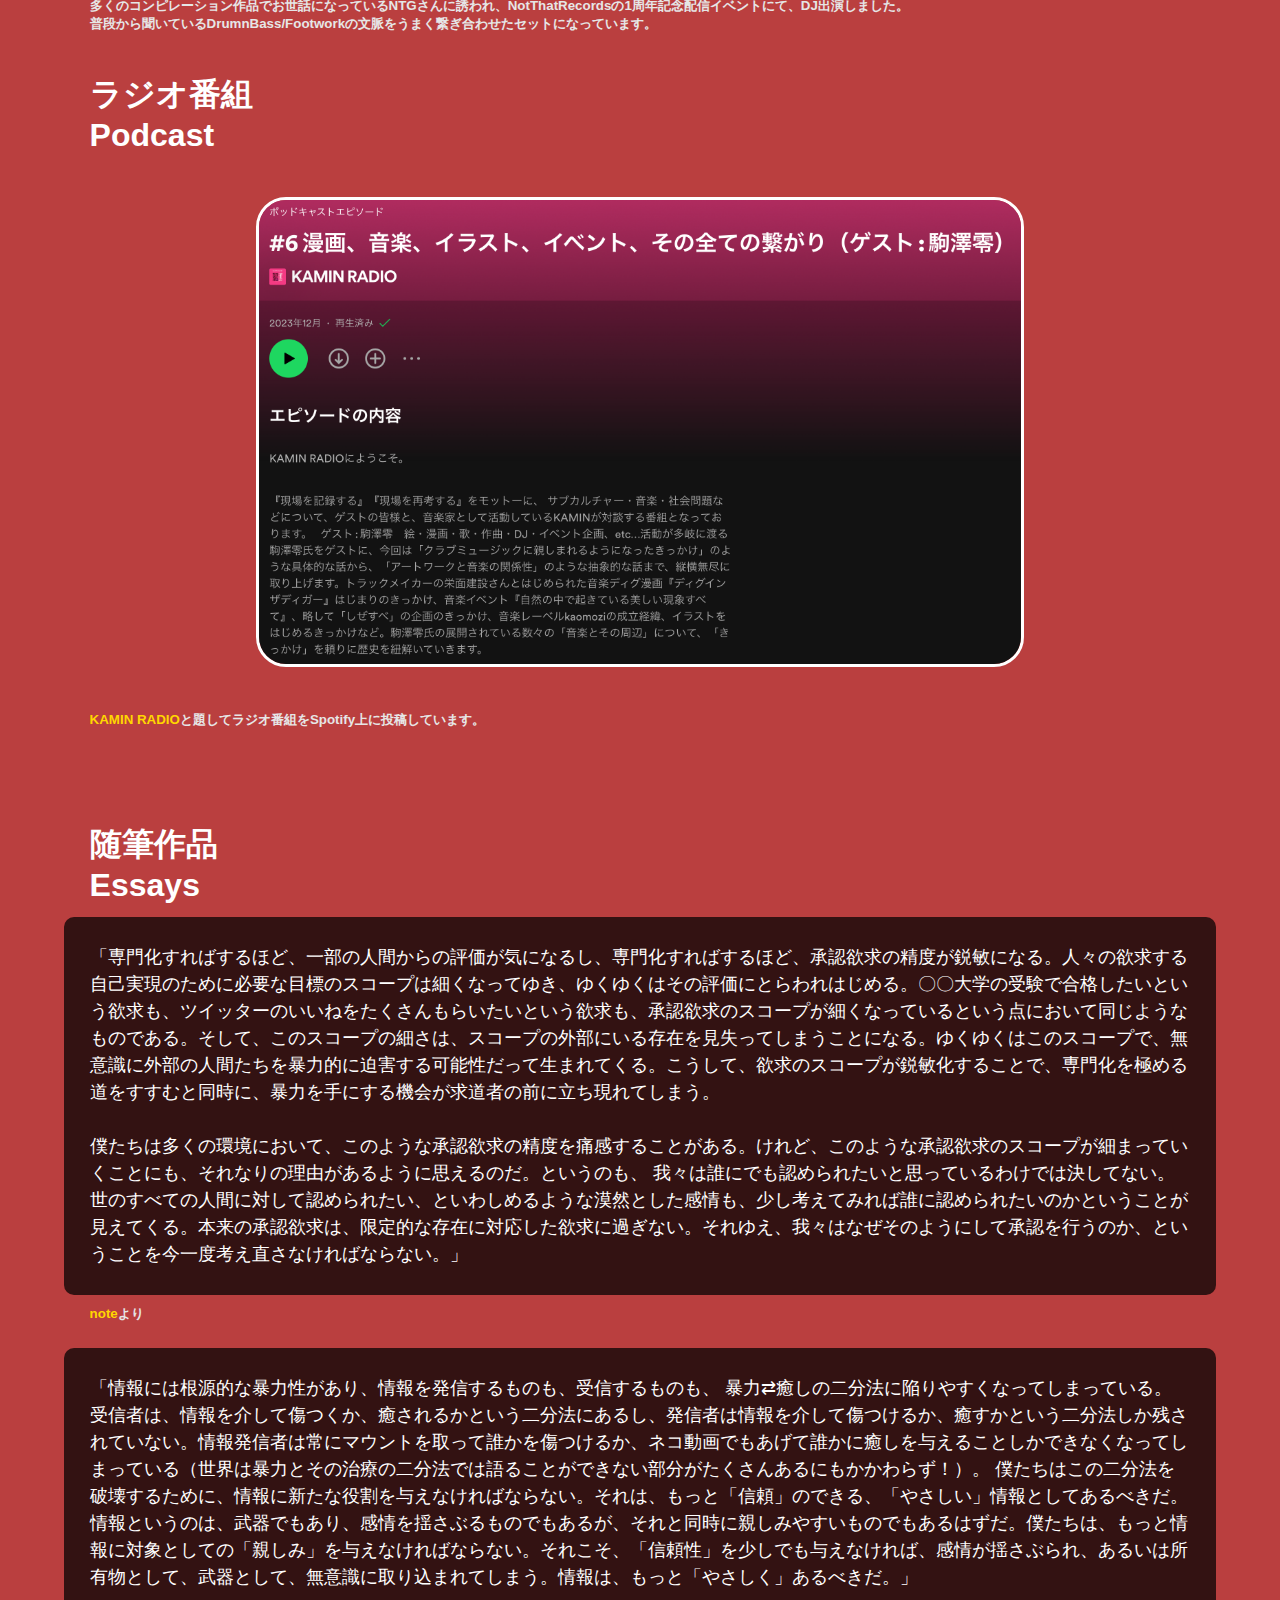
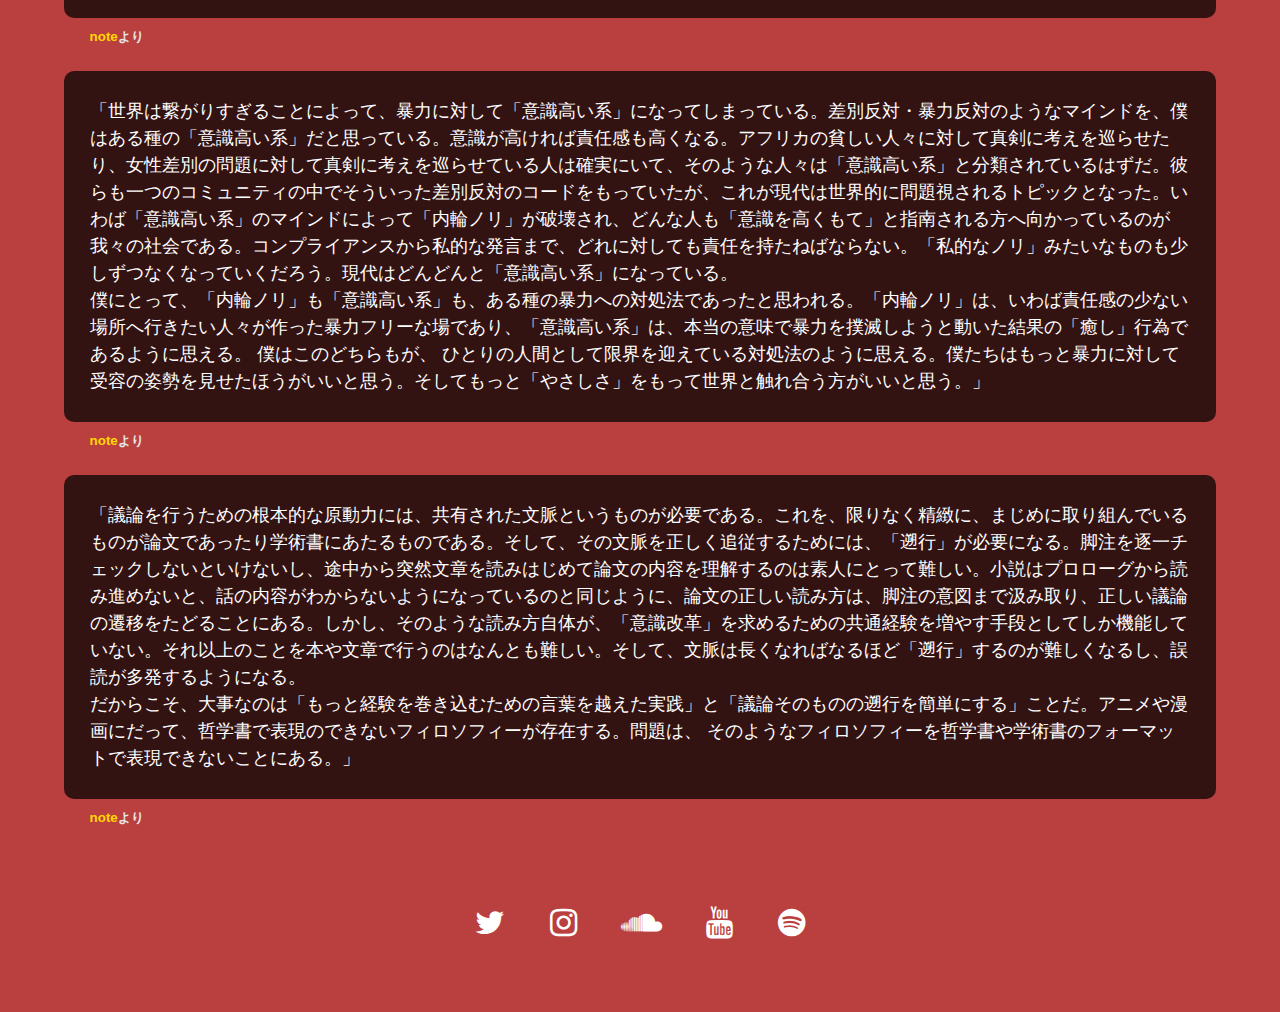
==== commit ccc71d1e: "Update index.html" ====
--- a/docs/index.html
+++ b/docs/index.html
@@ -33,7 +33,7 @@
     <main>
         <div class="newsbox">
             <div class="formtitle">
-                <h2>お知らせ/News</h2>
+                <h2>お知らせ・News</h2>
             </div>
             <div class="videobox">
                 <iframe width="560" height="315" src="https://www.youtube.com/embed/9Z9TLXxbo_c" title="YouTube video player" frameborder="0" allow="accelerometer; autoplay; clipboard-write; encrypted-media; gyroscope; picture-in-picture" allowfullscreen></iframe>
@@ -45,7 +45,7 @@
         <div class="clear"><br> <br> </div>
         <div class="workform">
             <div class="formtitle">
-                <h2>楽曲制作・DJの依頼はこちらにお願いします<br>For commission, please contact me using following ways</h2>
+                <h2>楽曲制作・DJの依頼<br>For commission</h2>
             </div>
             <div class="mail">
                 <h3>・myuuno24@gmail.com</h3>
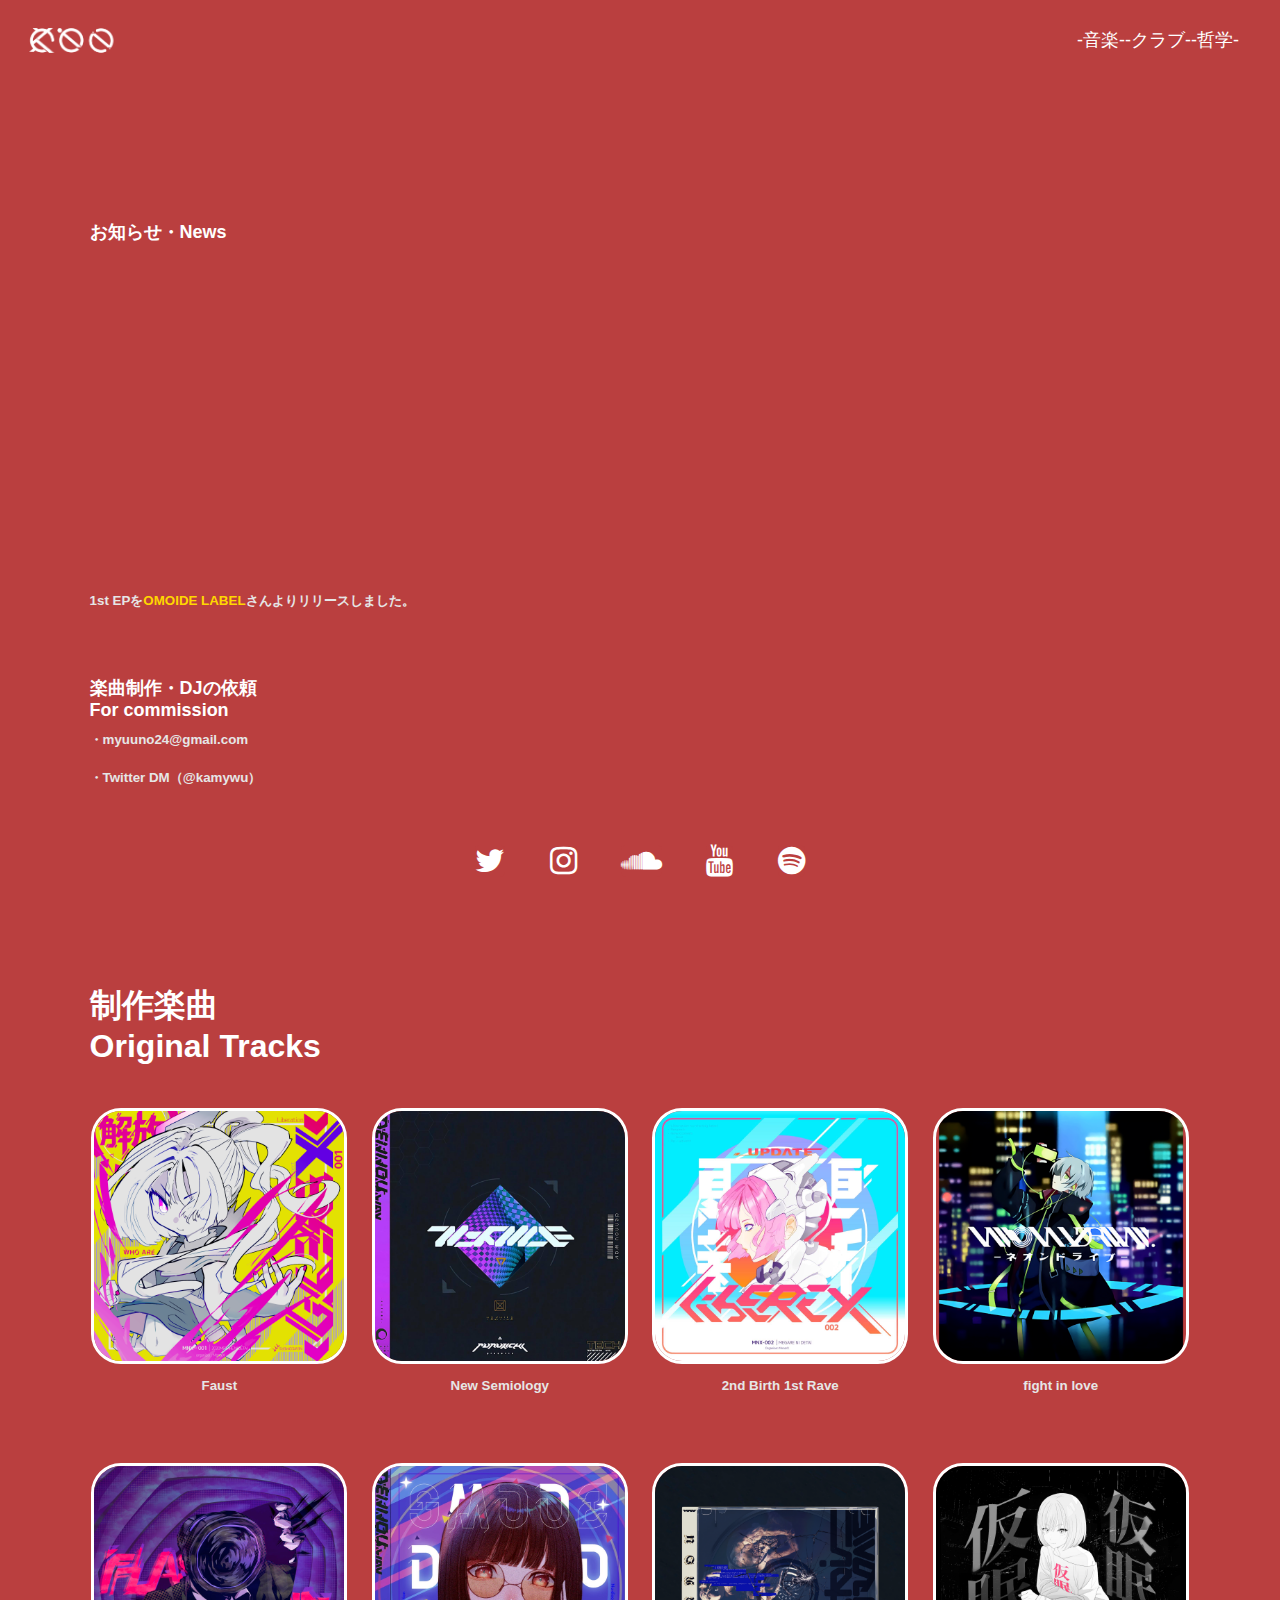
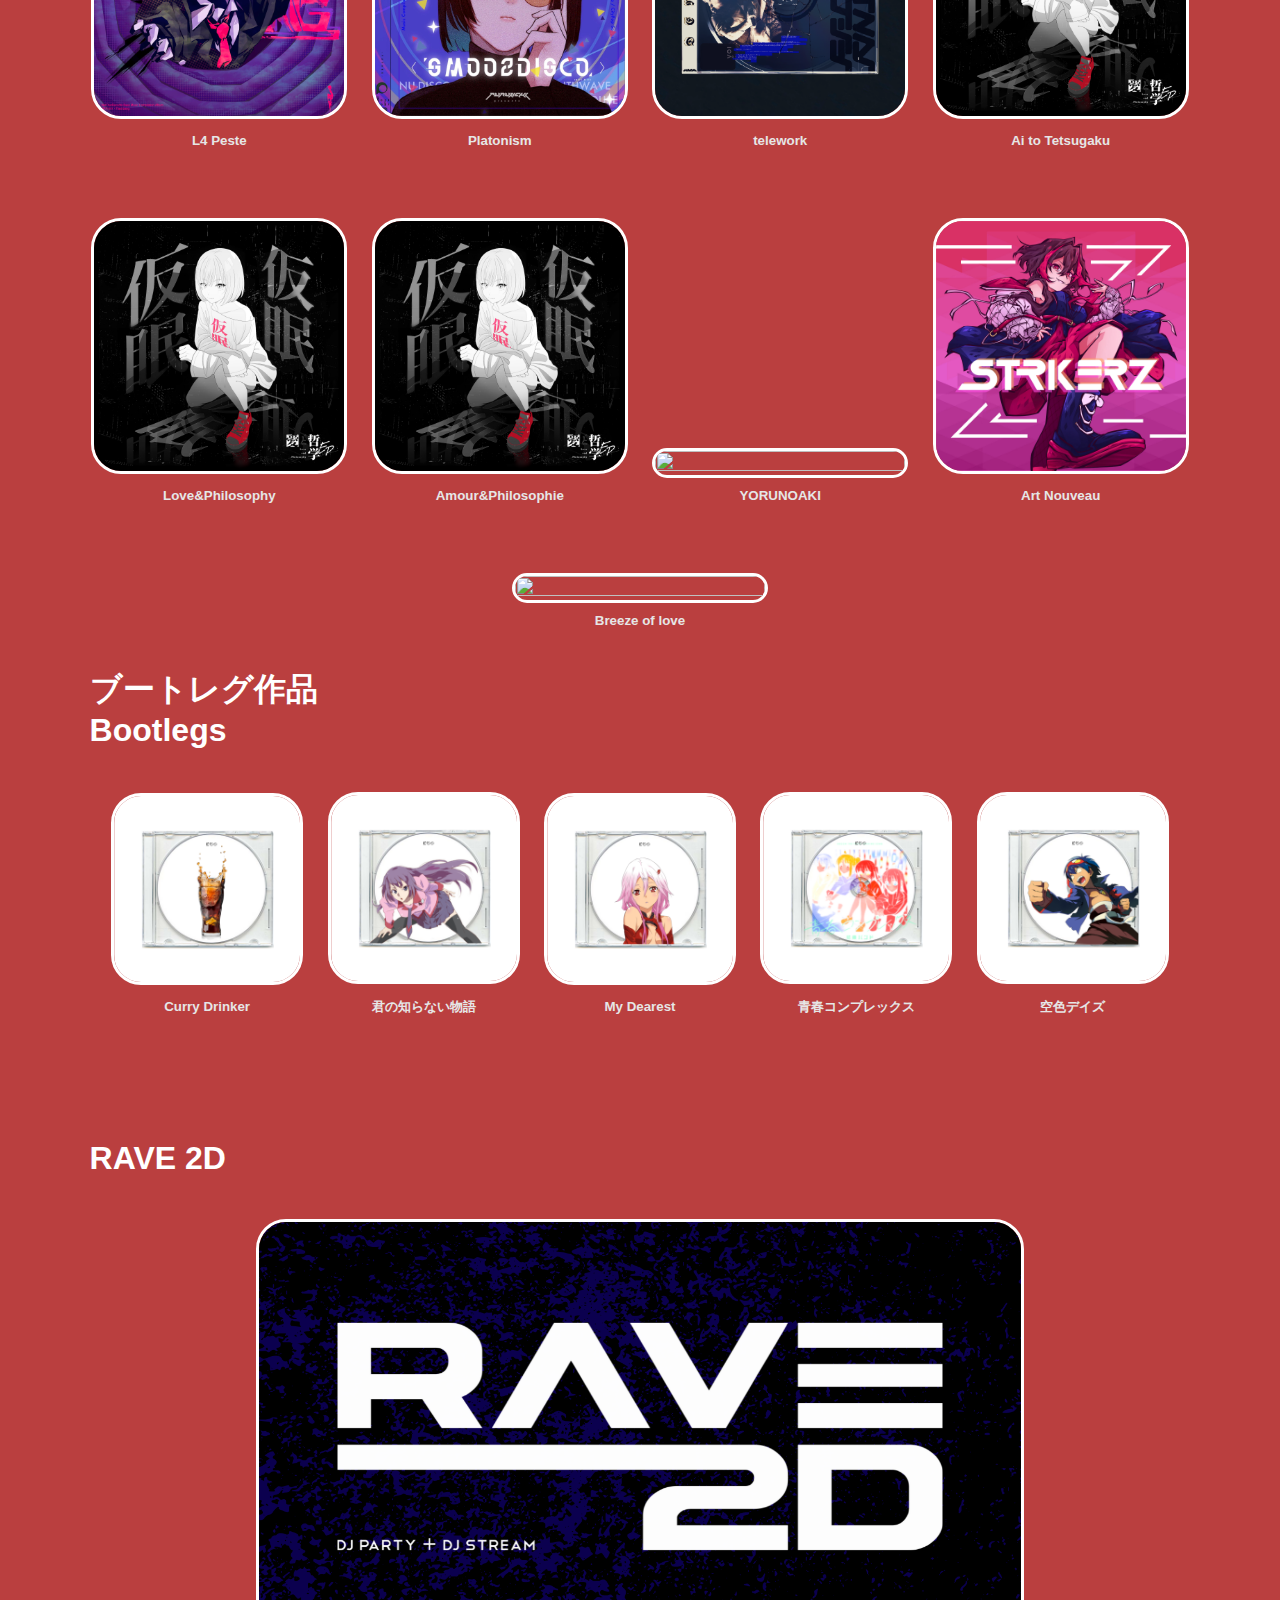
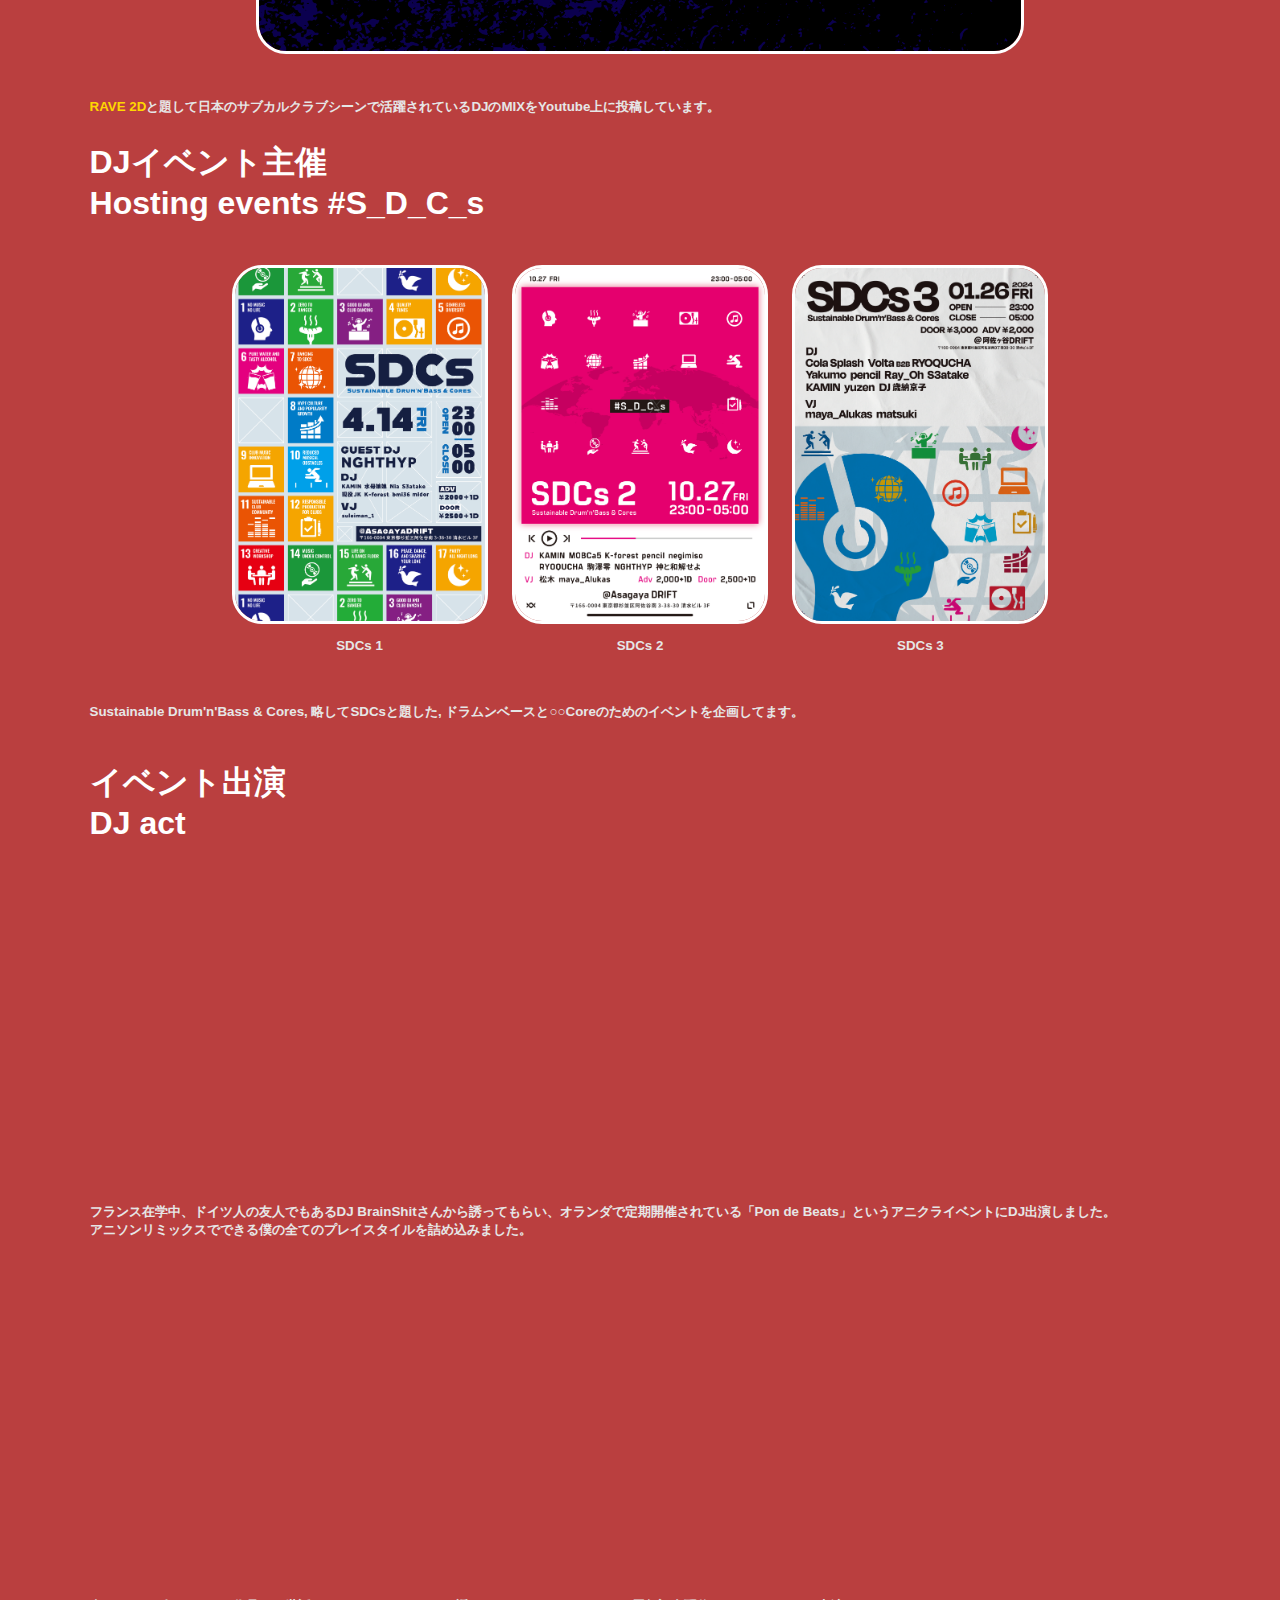
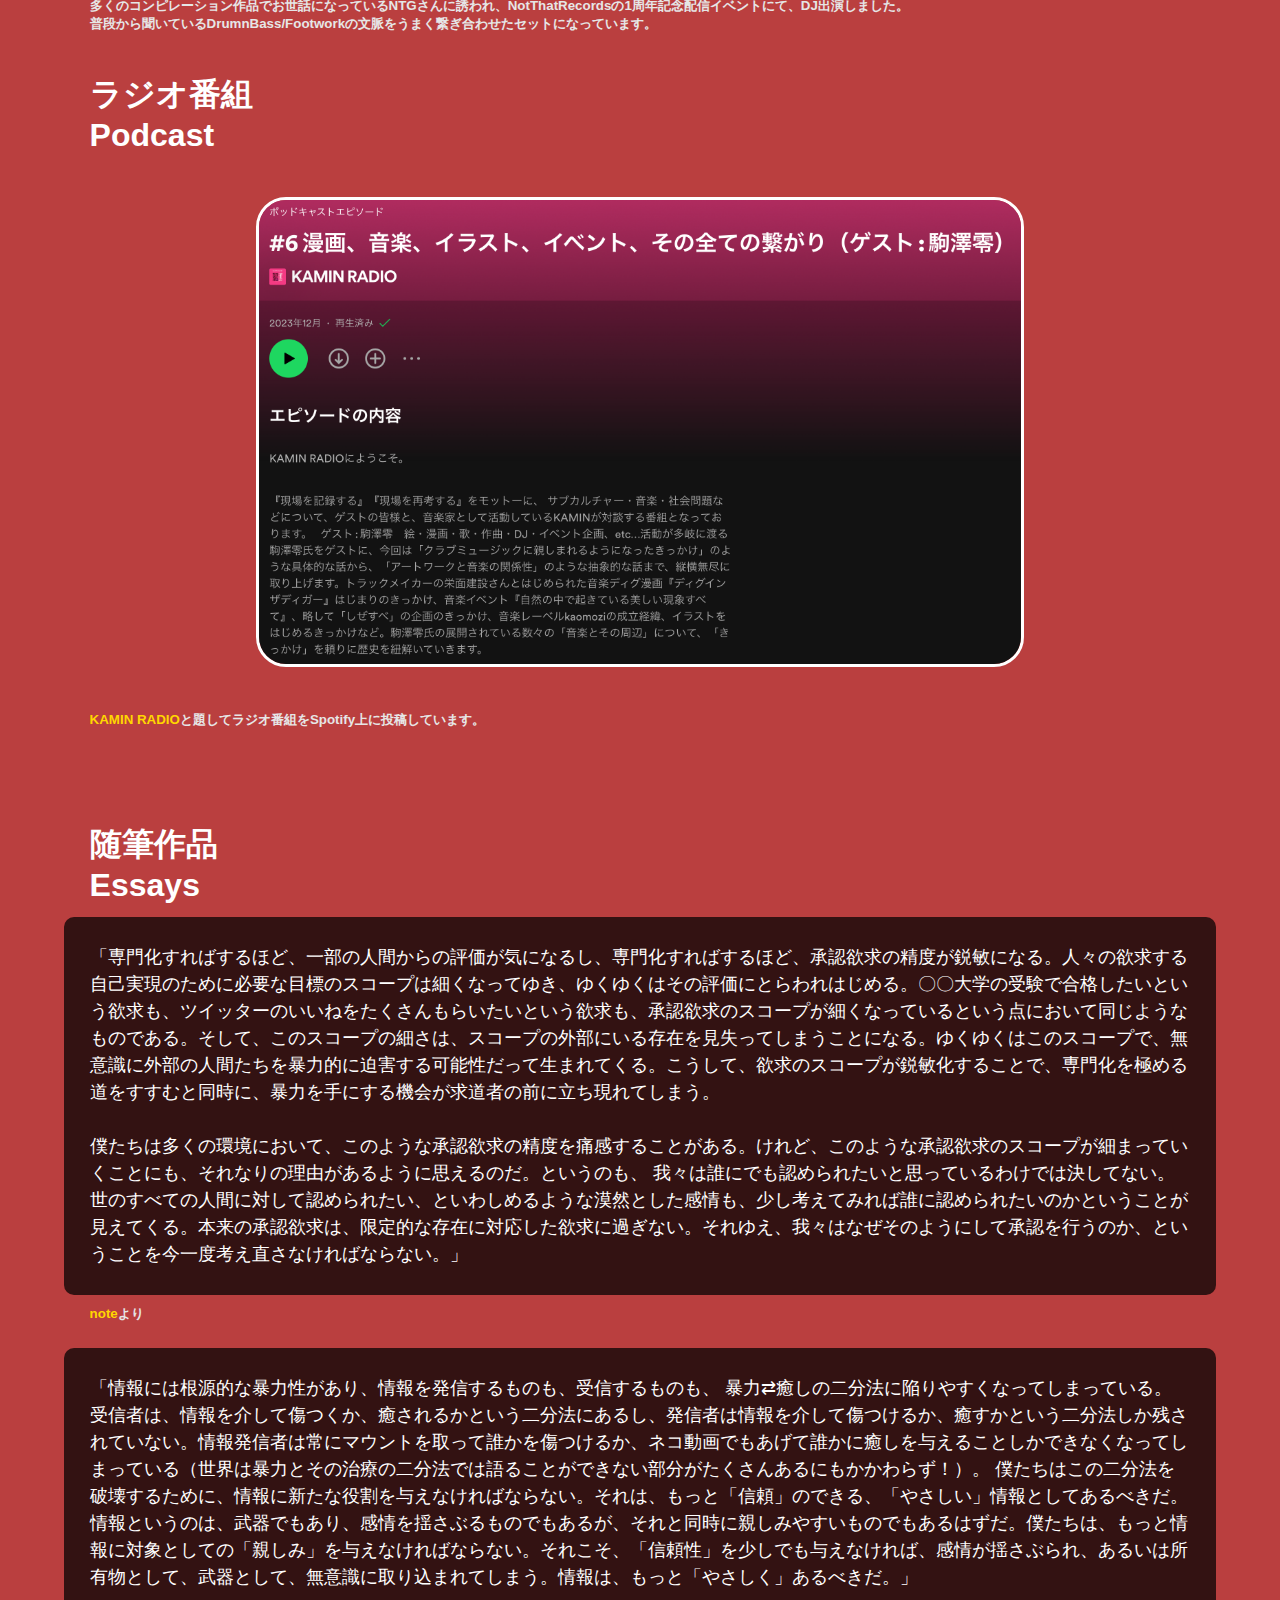
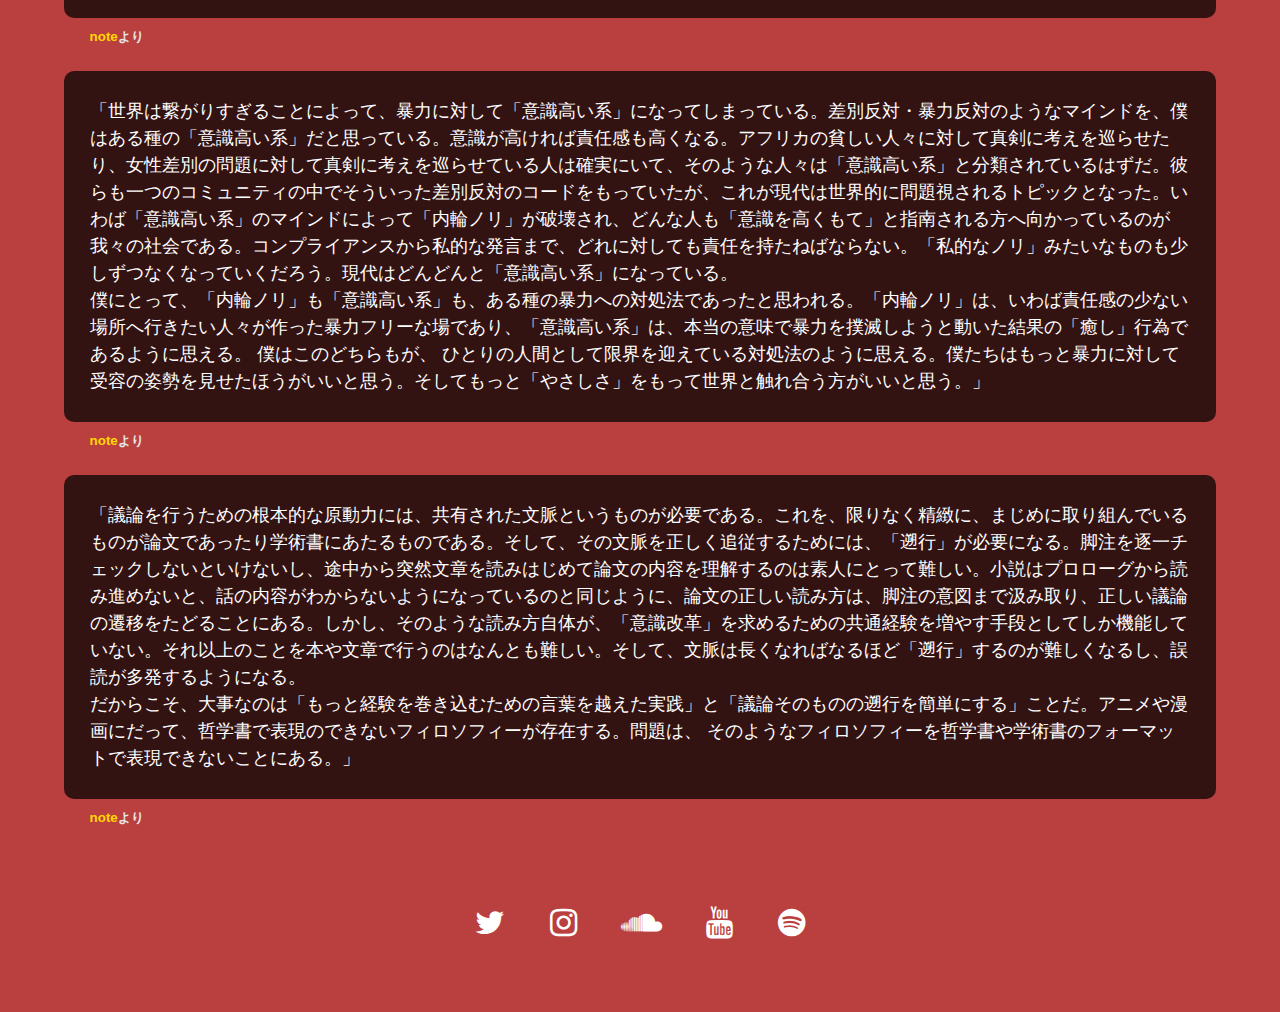
==== commit 24e7b220: "Update index.html" ====
--- a/docs/index.html
+++ b/docs/index.html
@@ -22,9 +22,9 @@
             <img class="kaminjpg" src="kamin.png">
         </div>
         <ul class="nav-links">
-                <li><a href="#music"> 音楽 </a></li>
-                <li><a href="#rave2d"> クラブ </a></li> 
-                <li><a href="#note"> 哲学 </a></li>　
+                <li><a href="#music">-音楽-</a></li>
+                <li><a href="#rave2d">-クラブ-</a></li> 
+                <li><a href="#note">-哲学-</a></li>　
         </ul>
     </header>
 
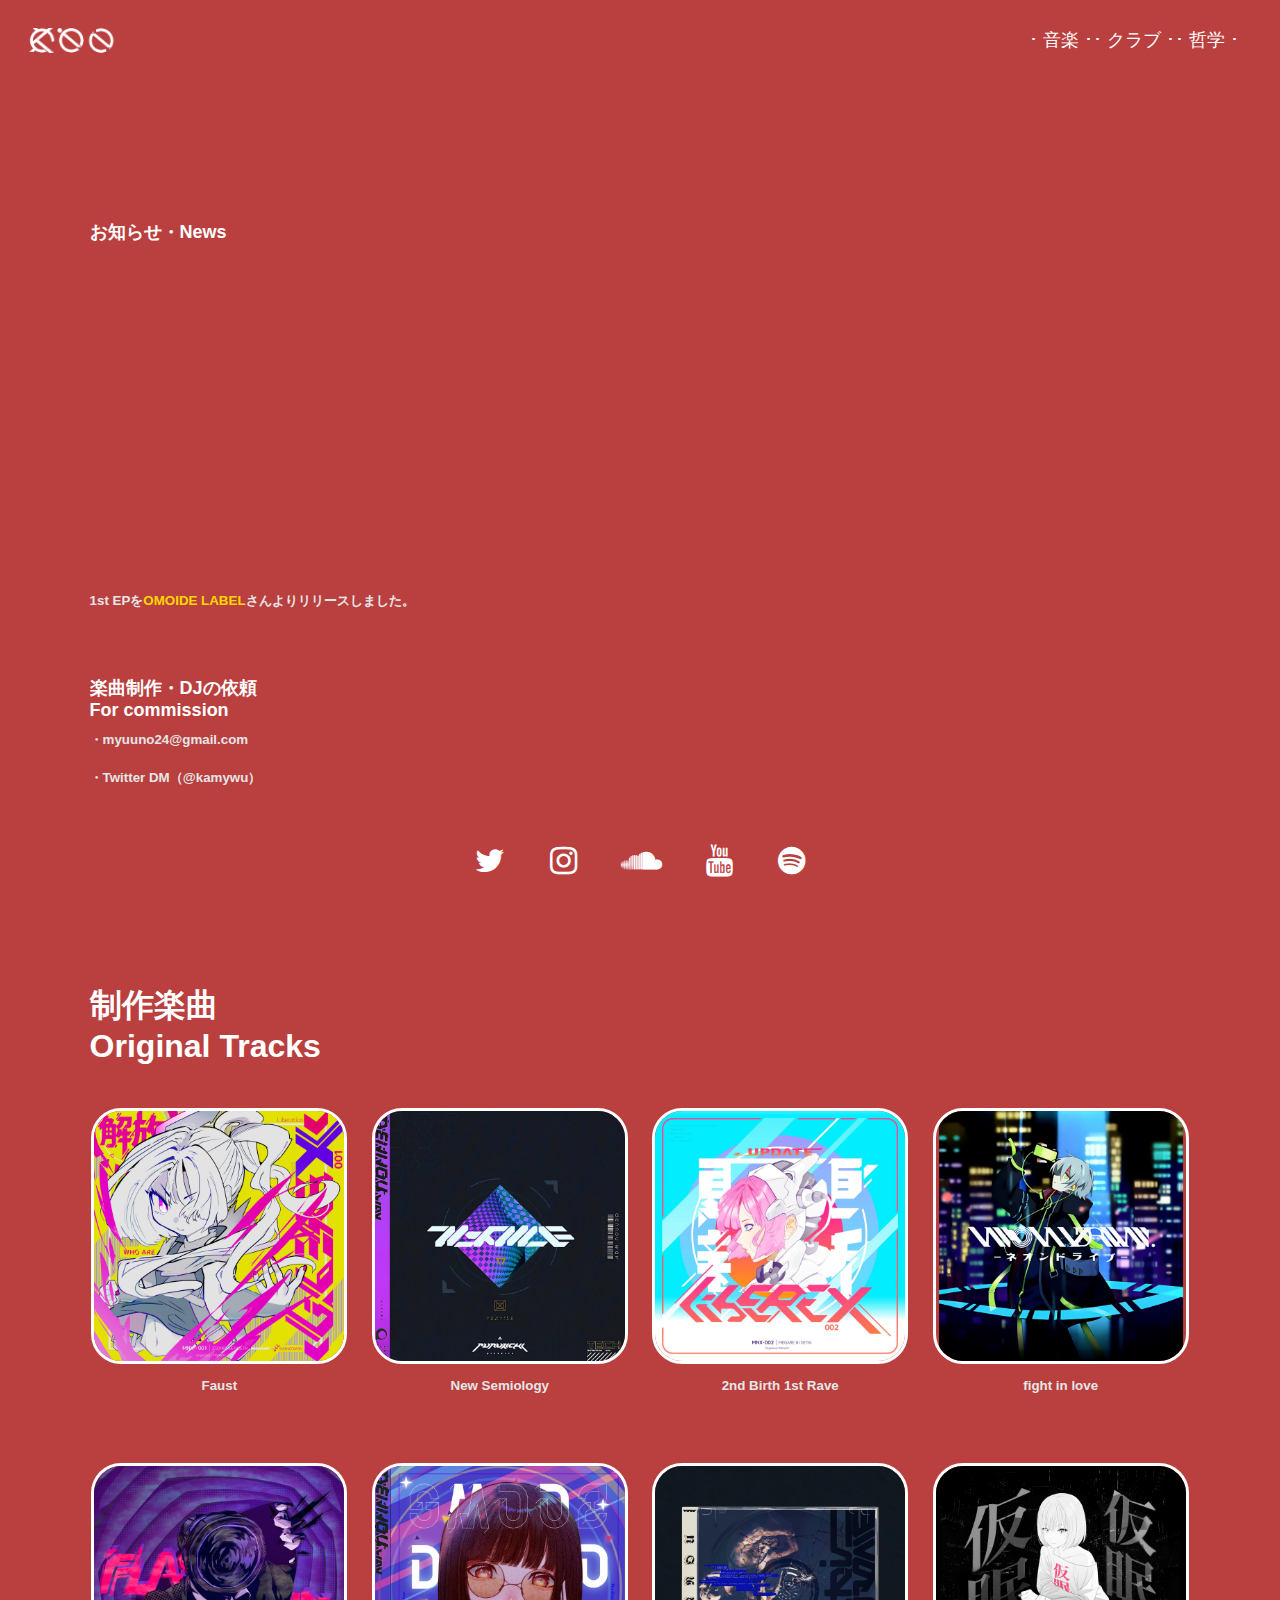
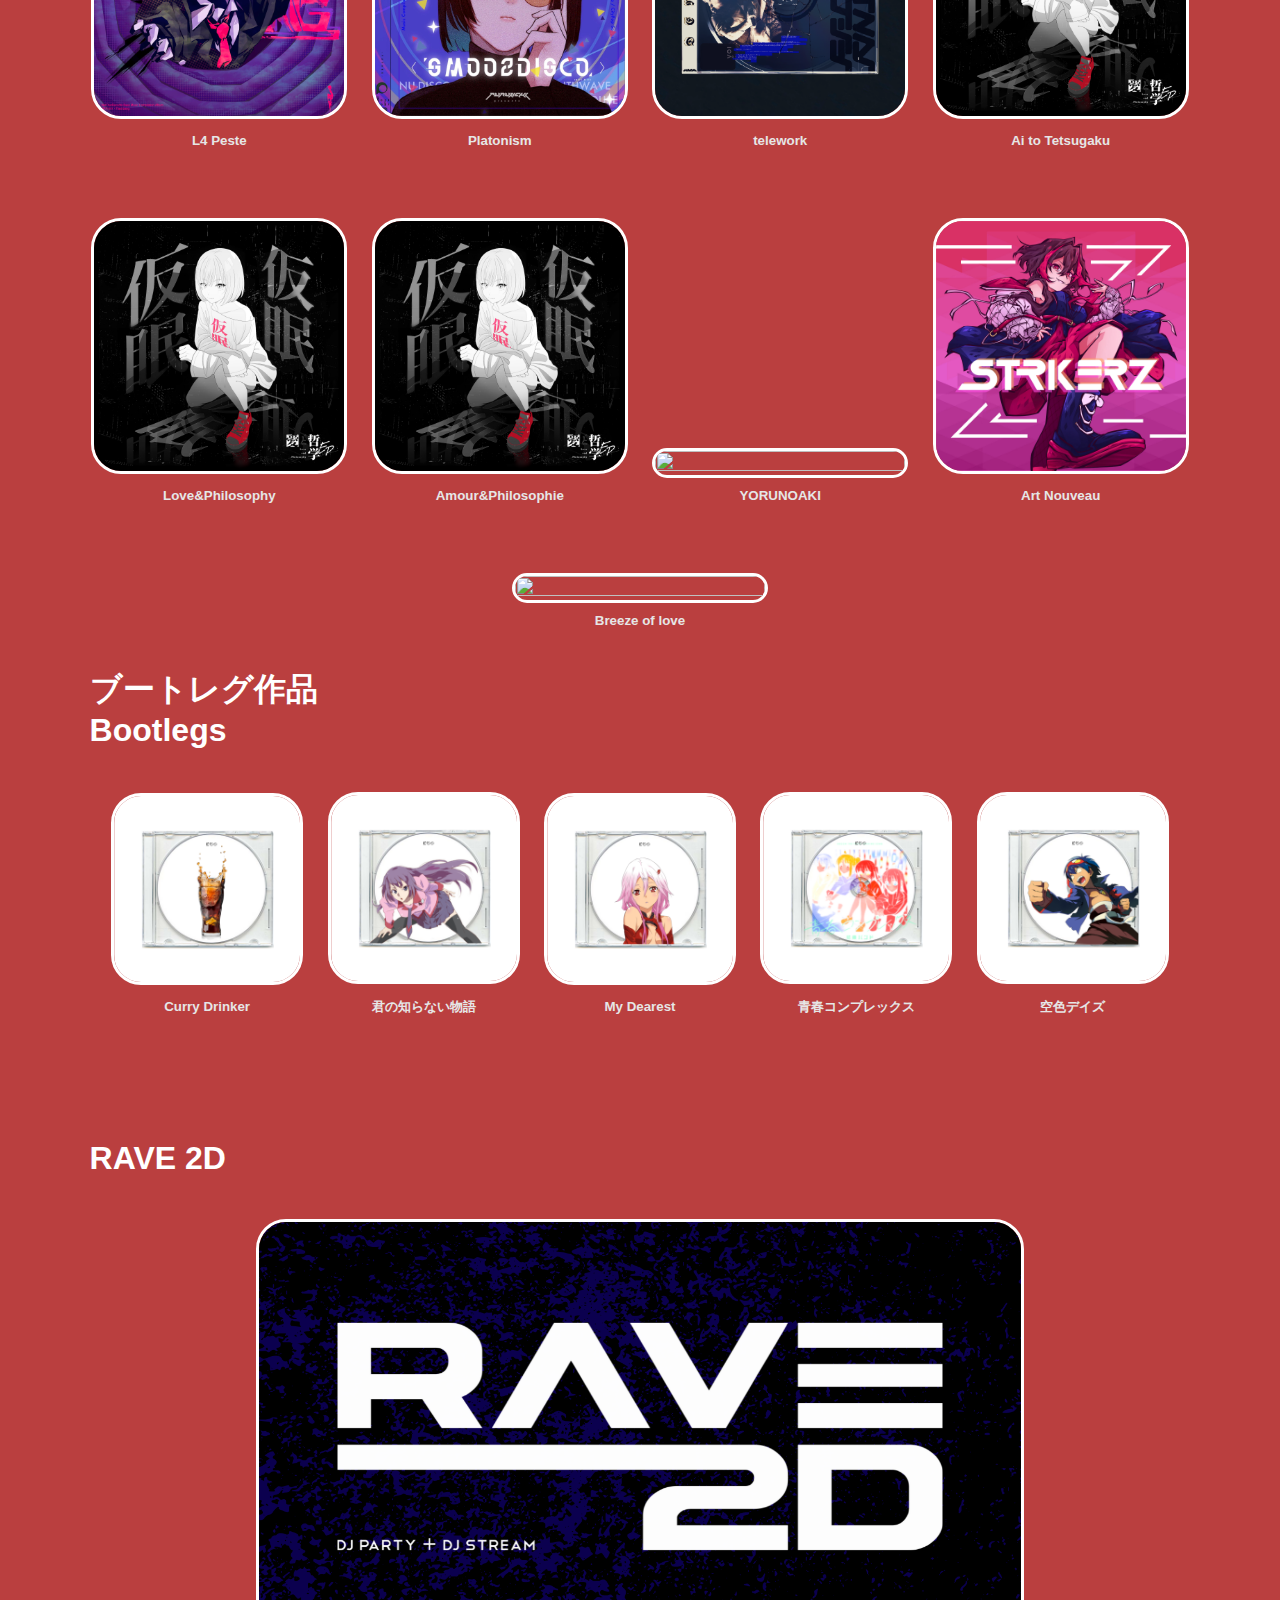
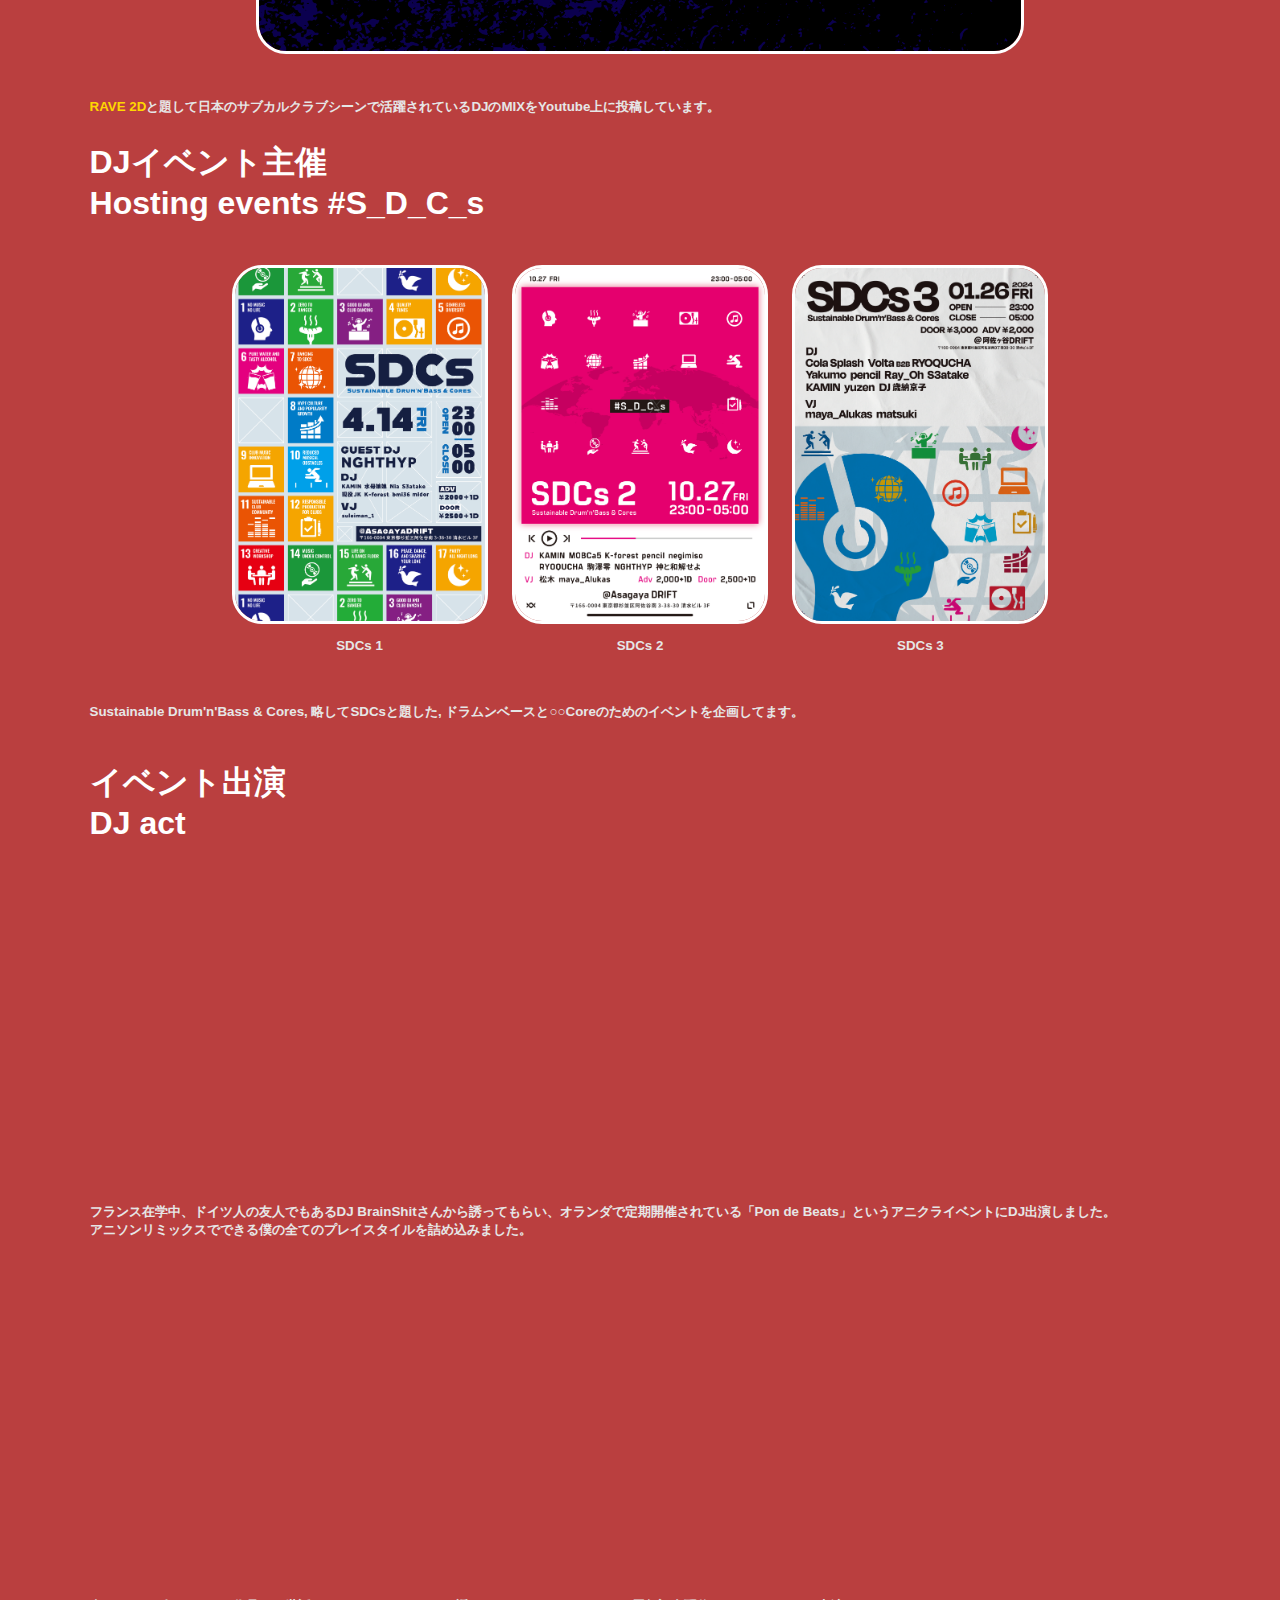
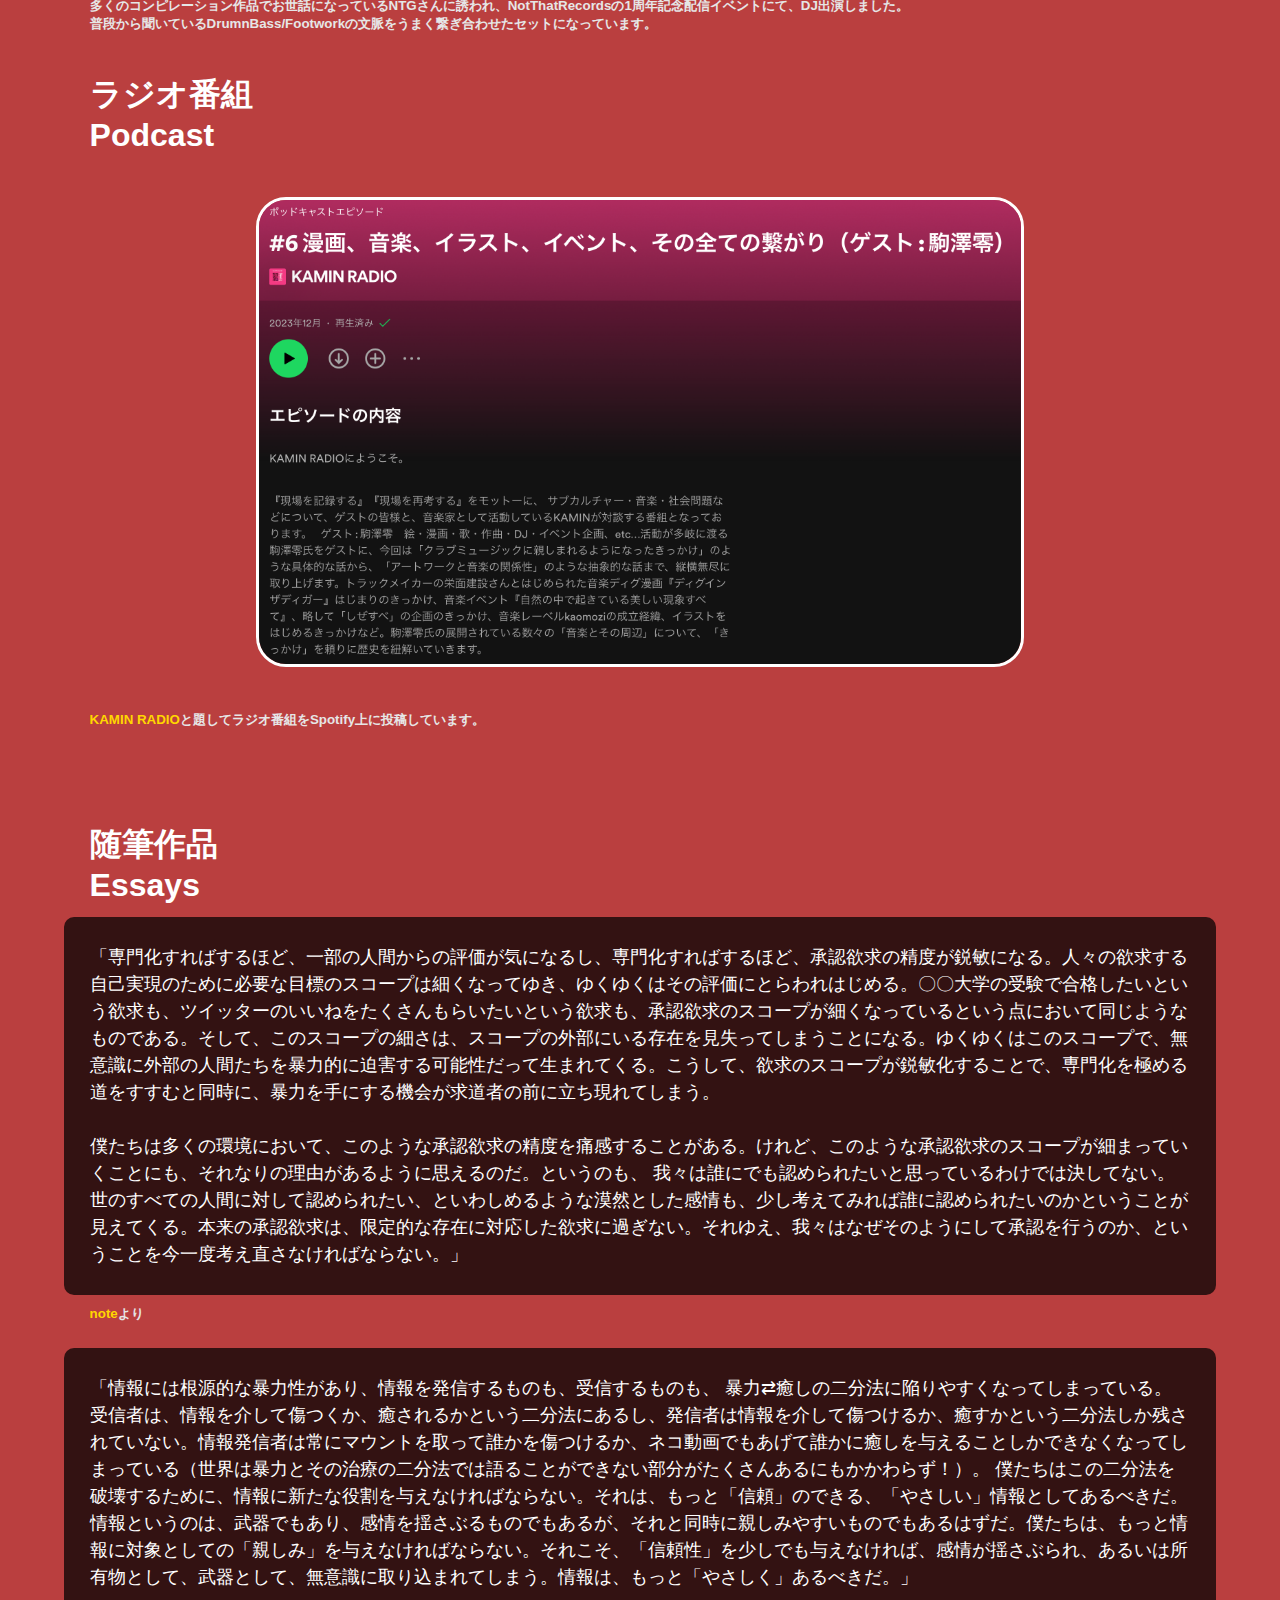
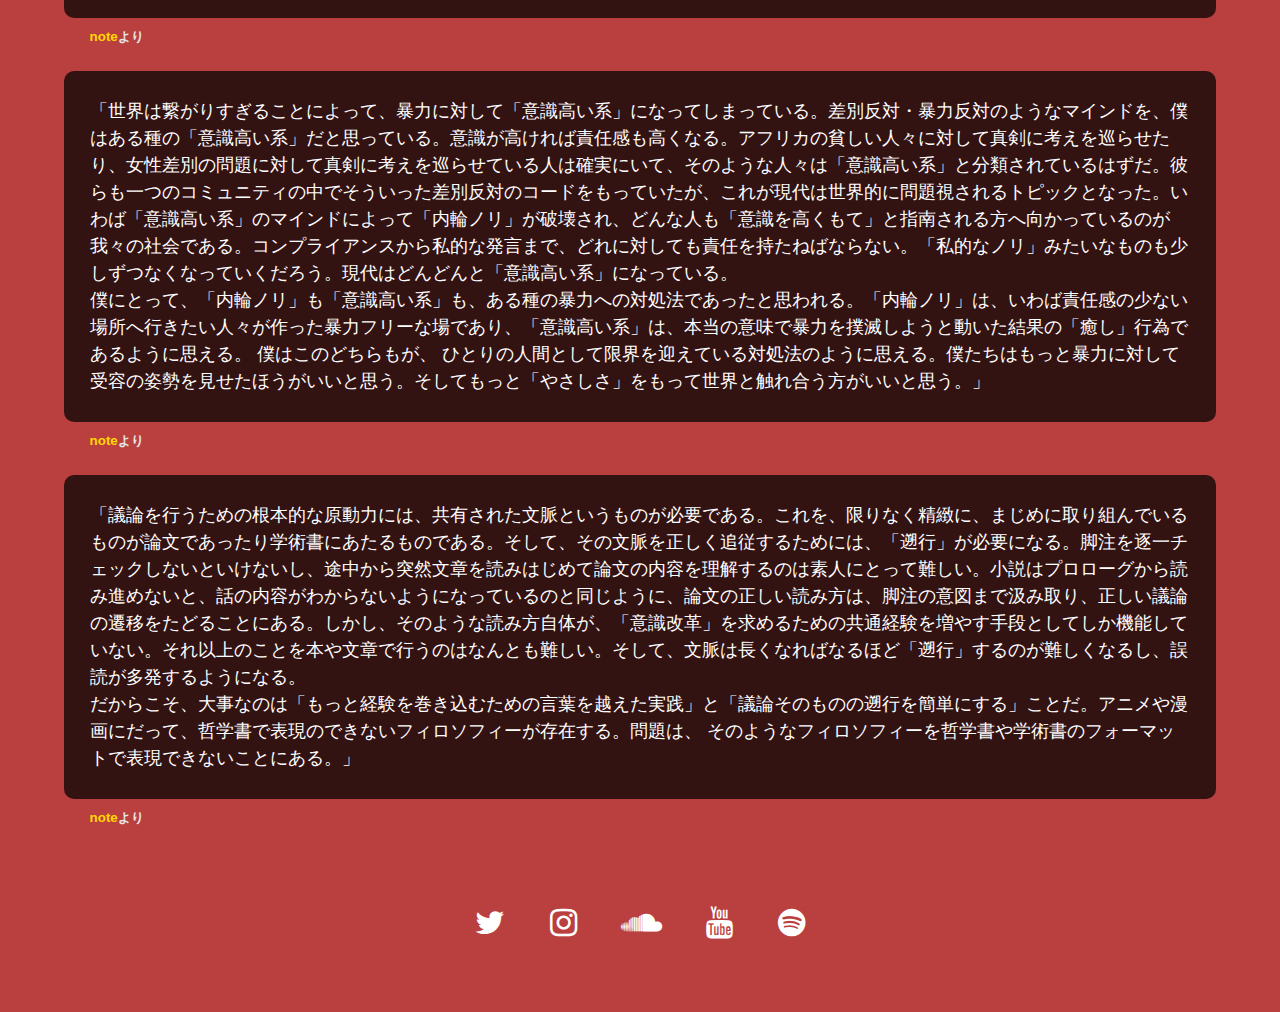
==== commit 9bae7efa: "Update index.html" ====
--- a/docs/index.html
+++ b/docs/index.html
@@ -22,9 +22,9 @@
             <img class="kaminjpg" src="kamin.png">
         </div>
         <ul class="nav-links">
-                <li><a href="#music">-音楽-</a></li>
-                <li><a href="#rave2d">-クラブ-</a></li> 
-                <li><a href="#note">-哲学-</a></li>　
+                <li><a href="#music">･ 音楽 ･</a></li>
+                <li><a href="#rave2d">･ クラブ ･</a></li> 
+                <li><a href="#note">･ 哲学 ･</a></li>　
         </ul>
     </header>
 
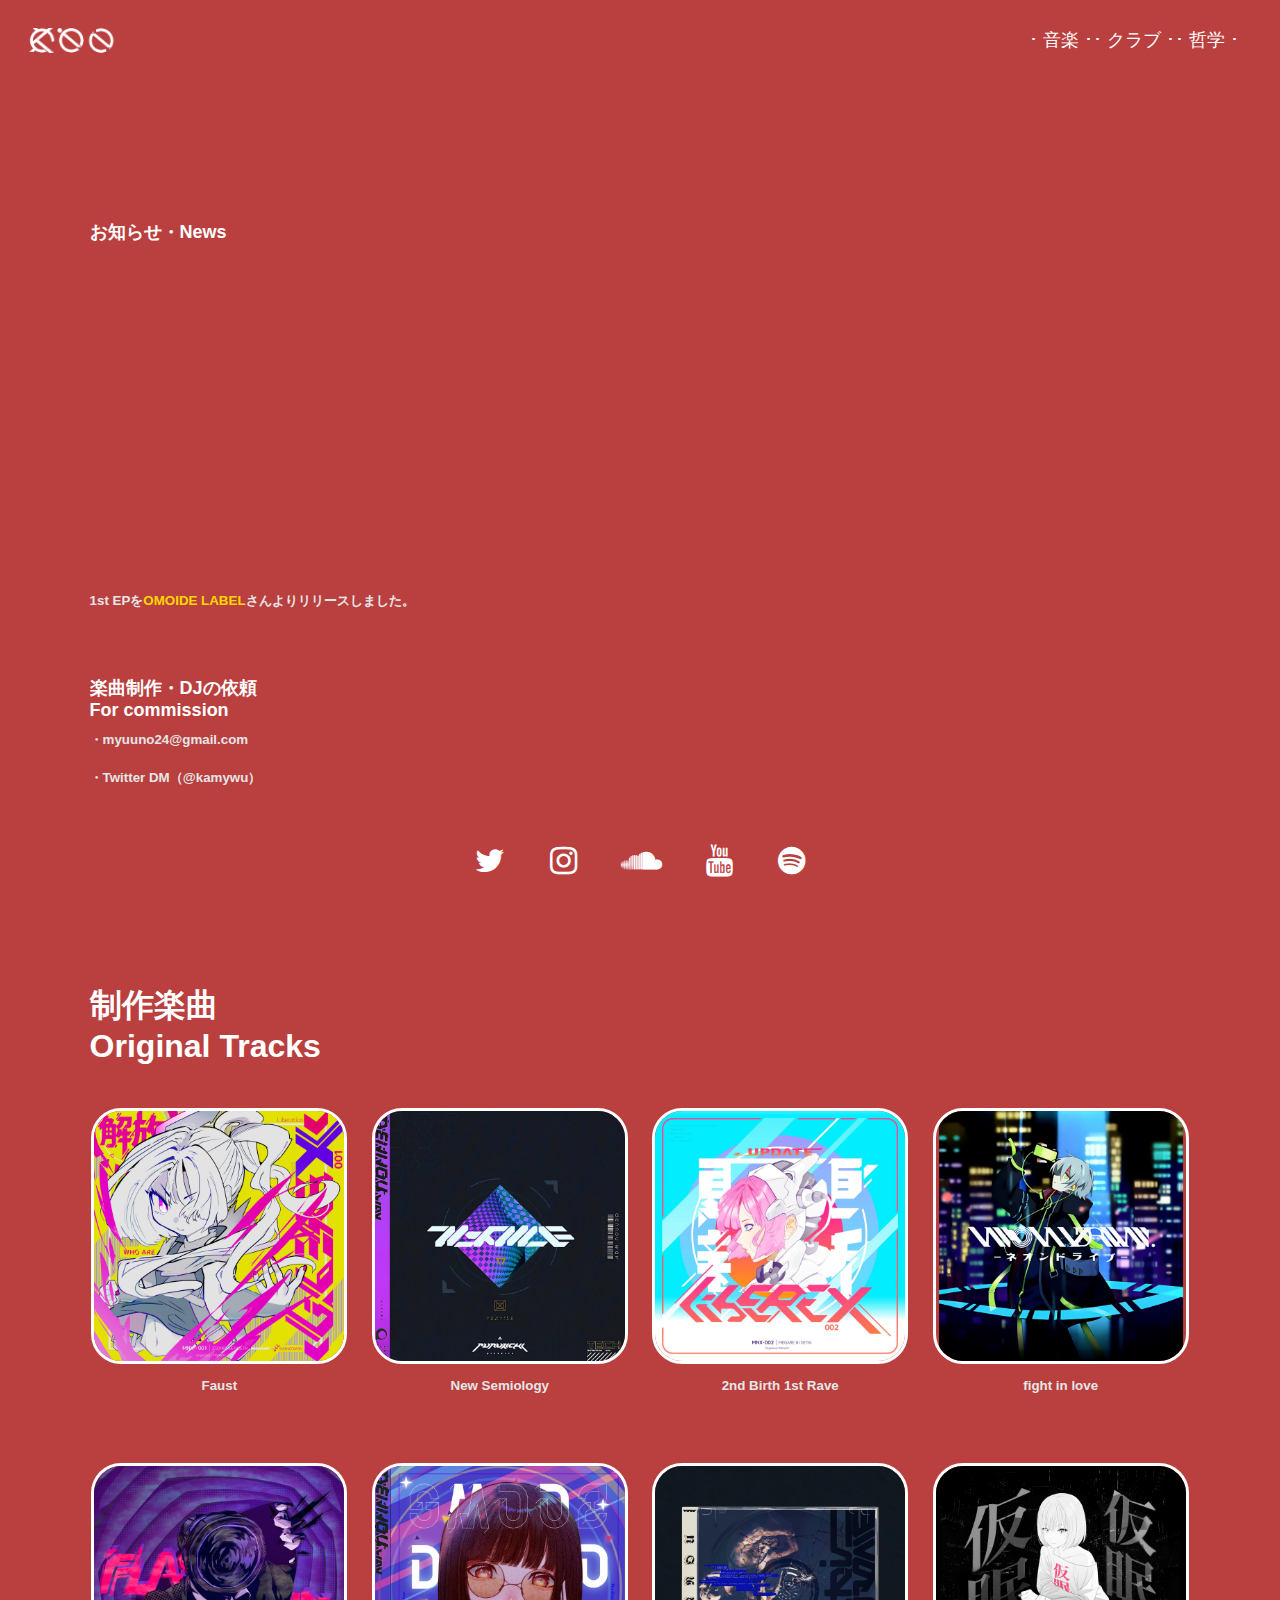
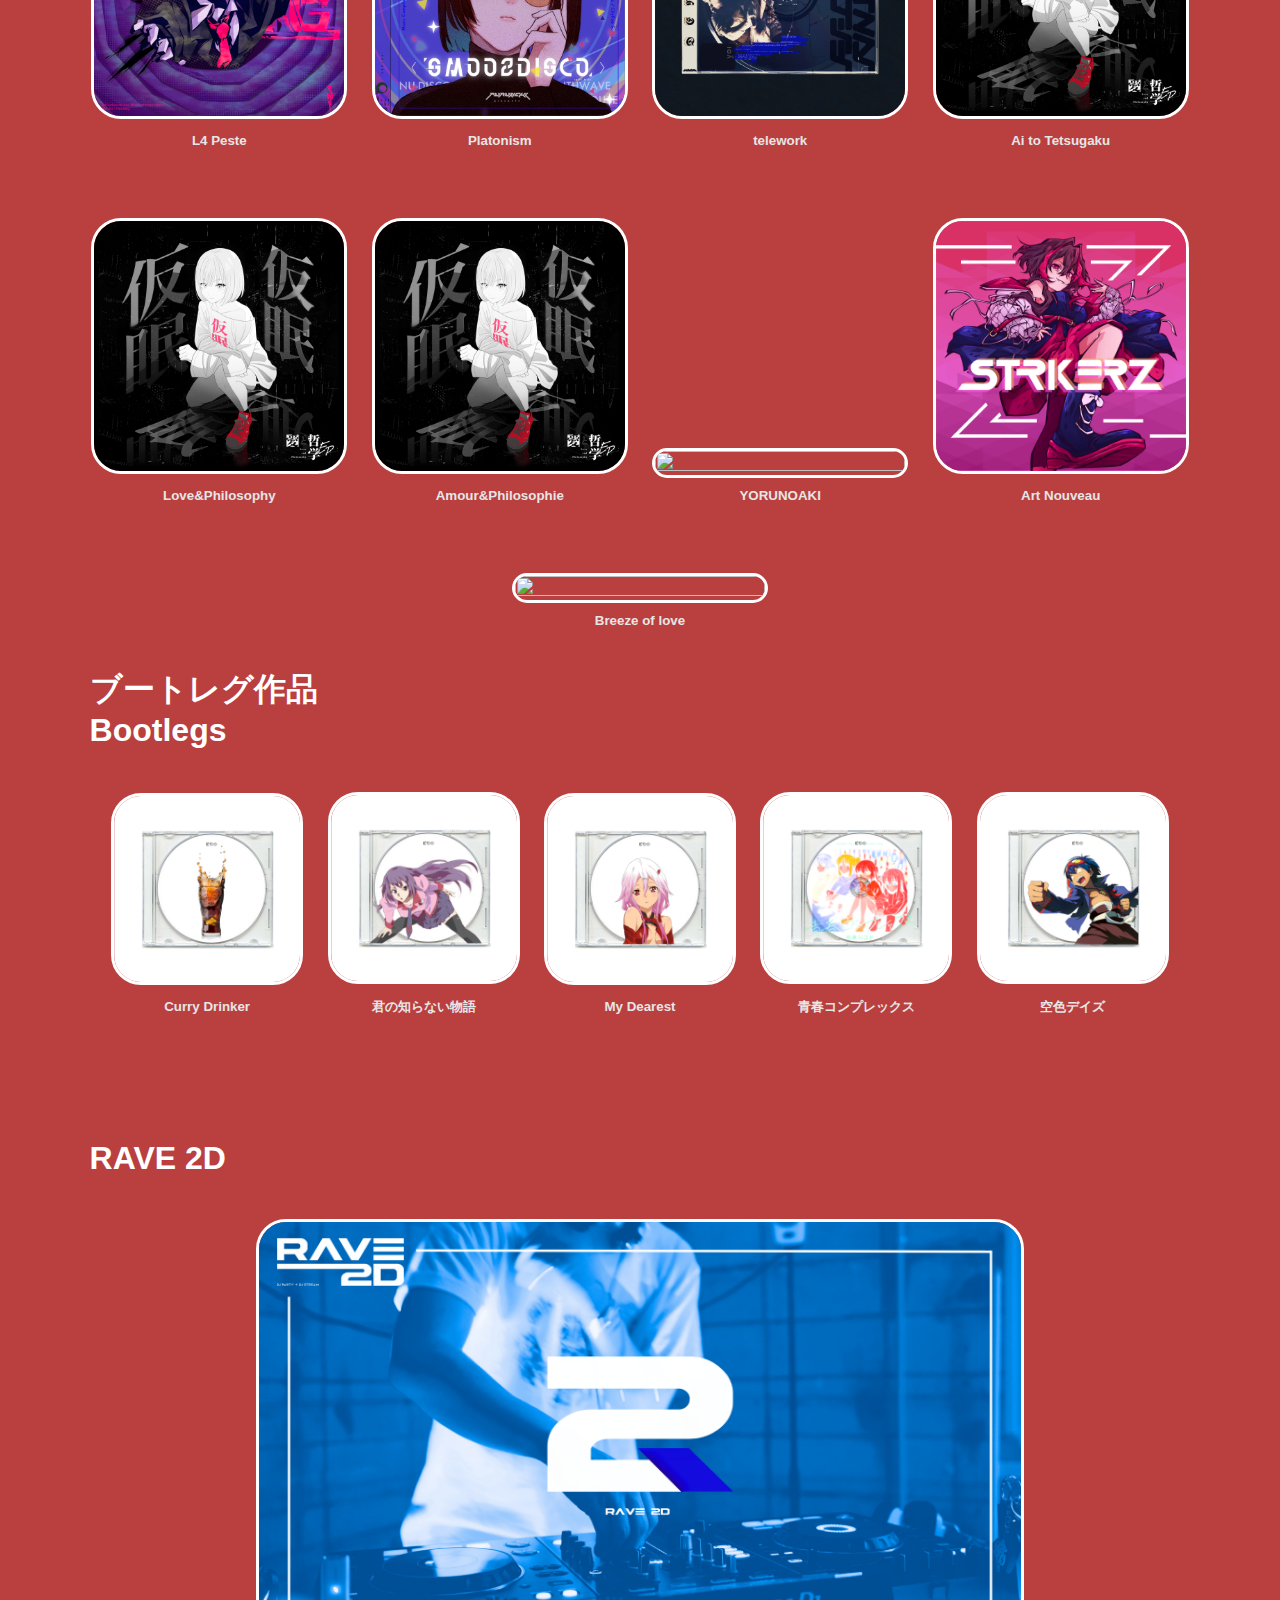
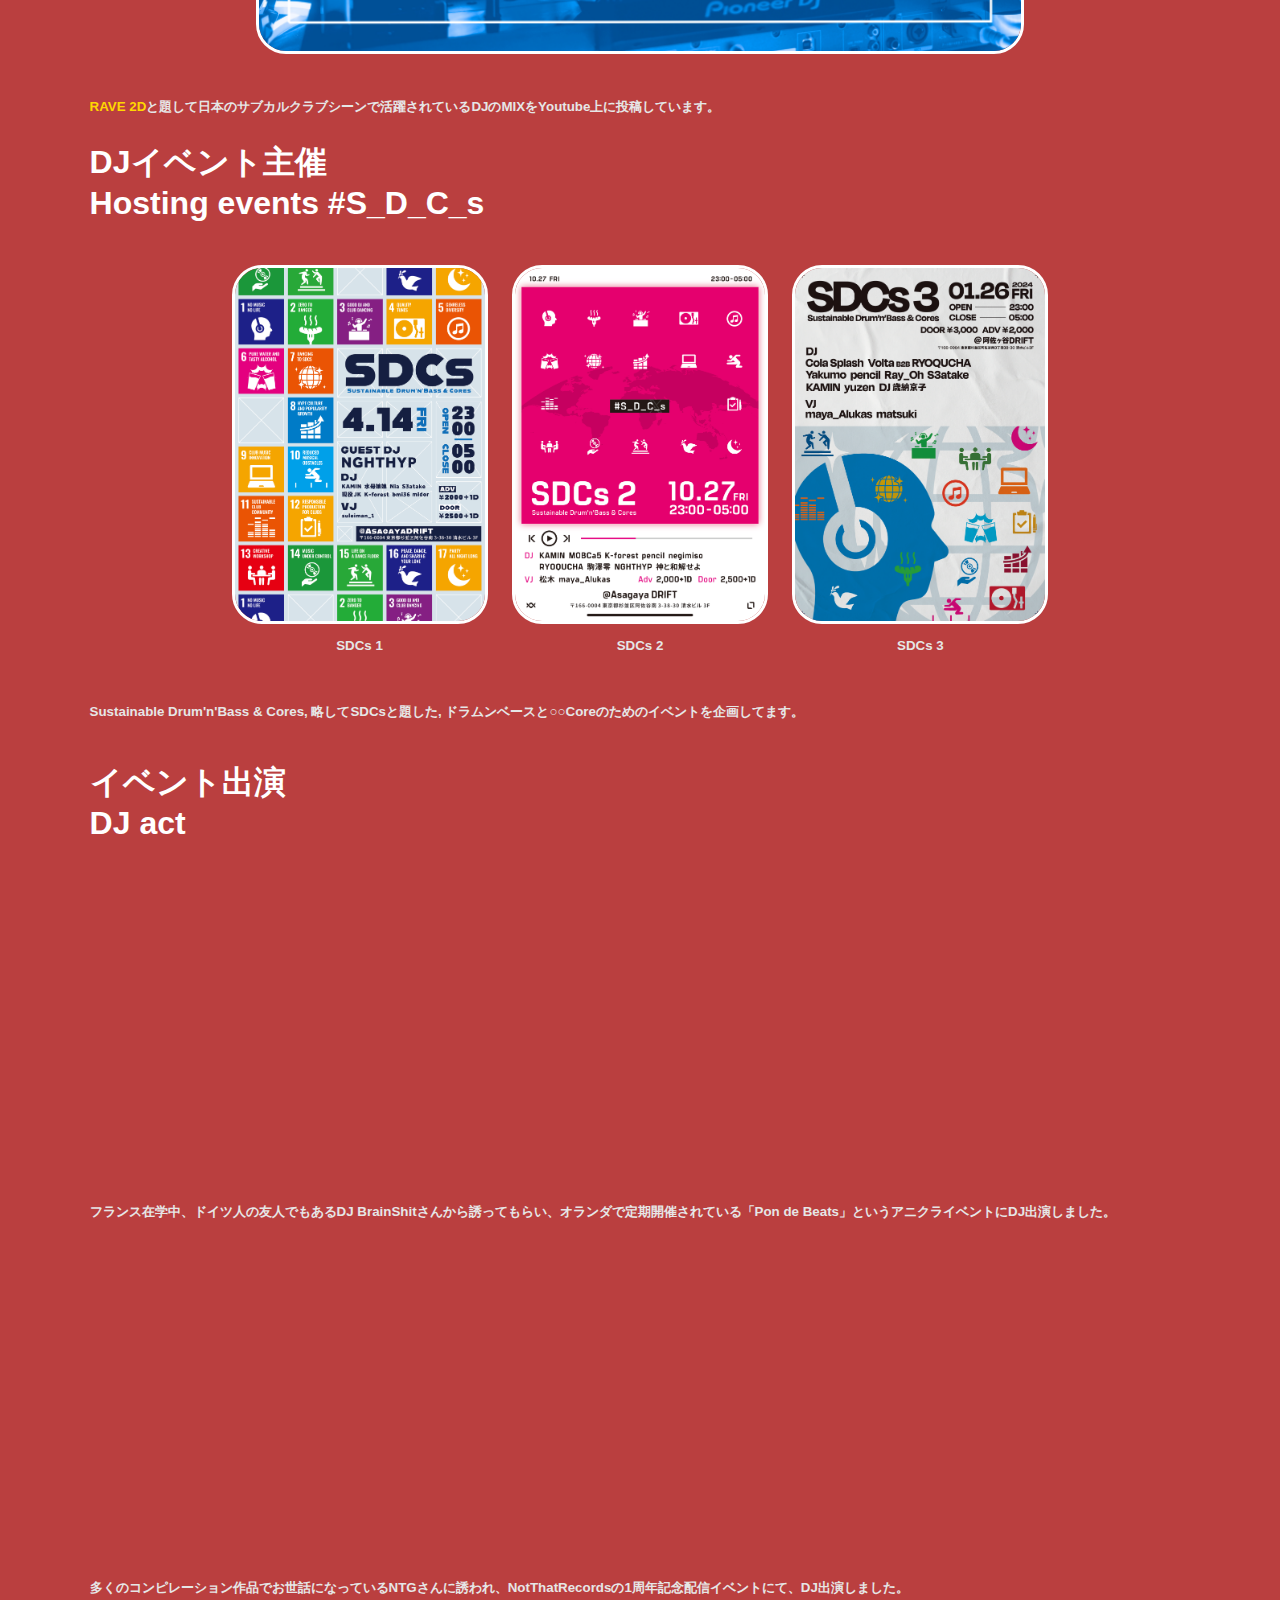
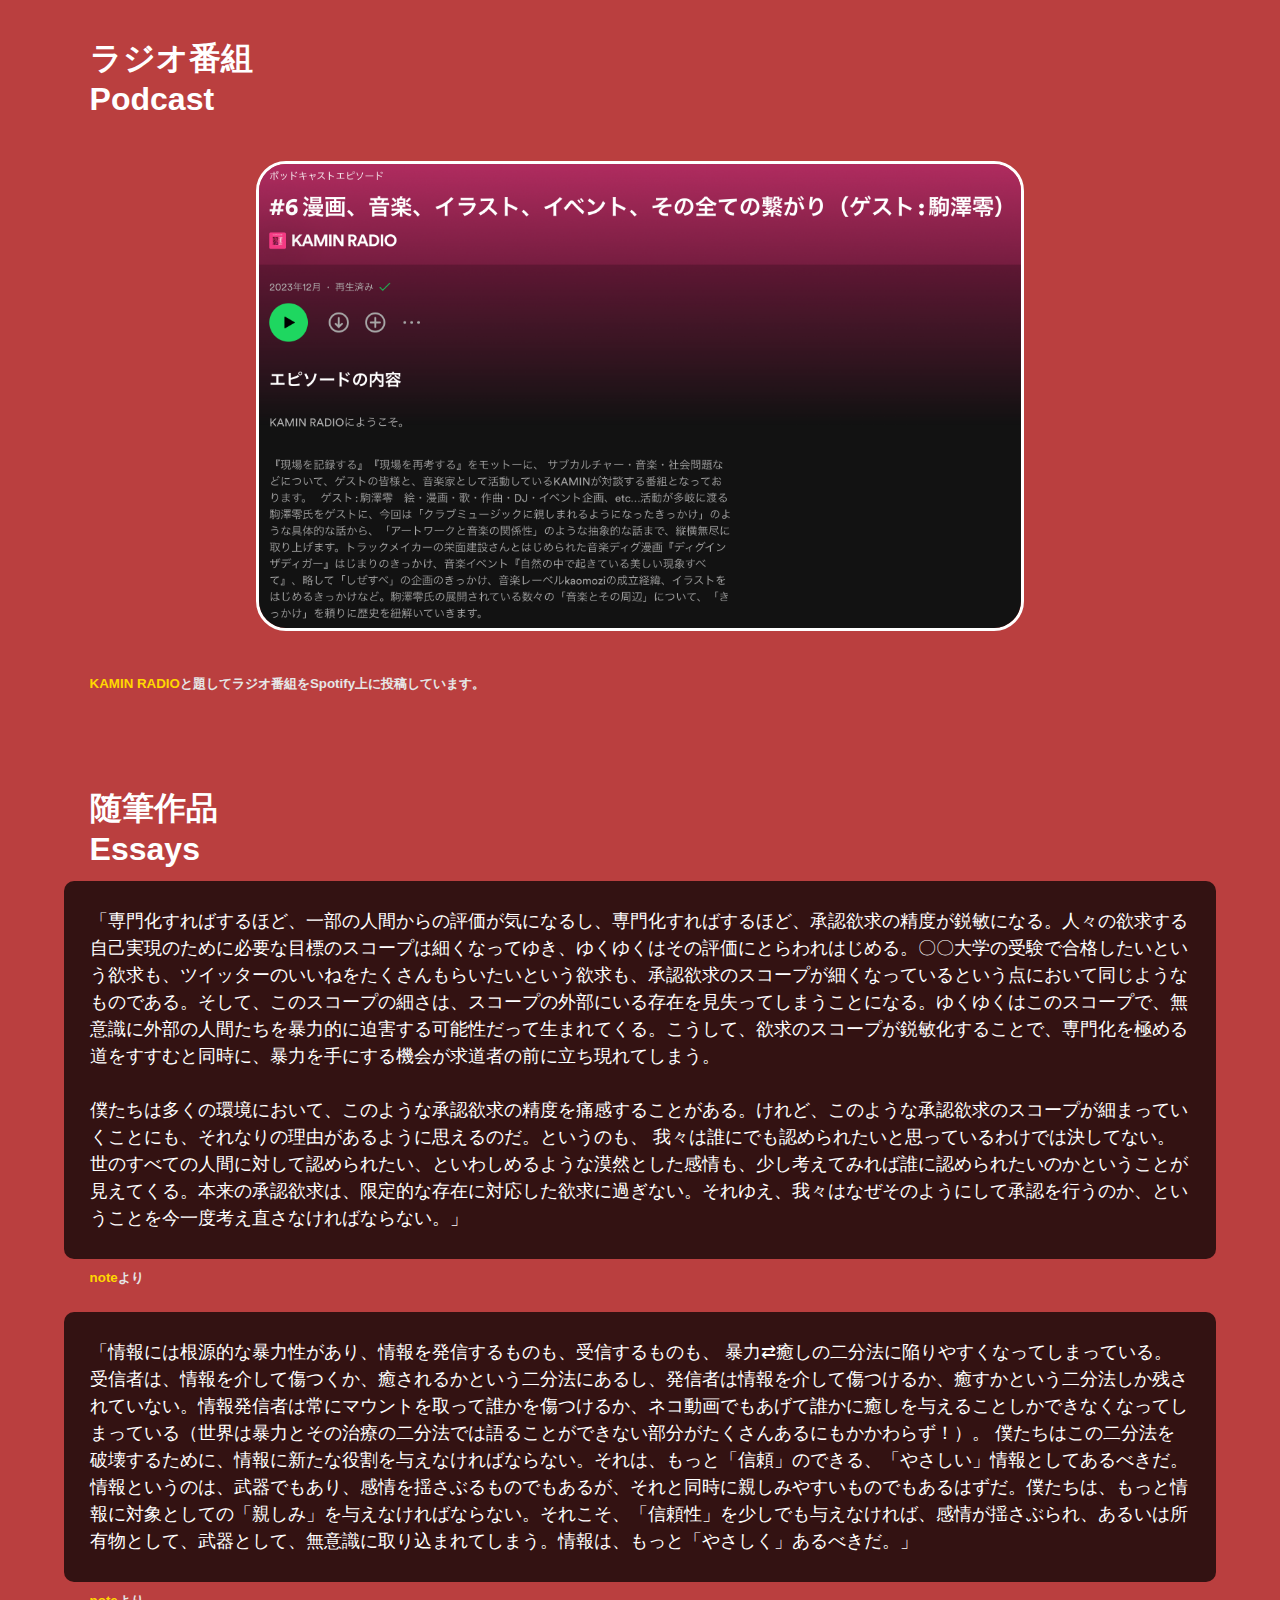
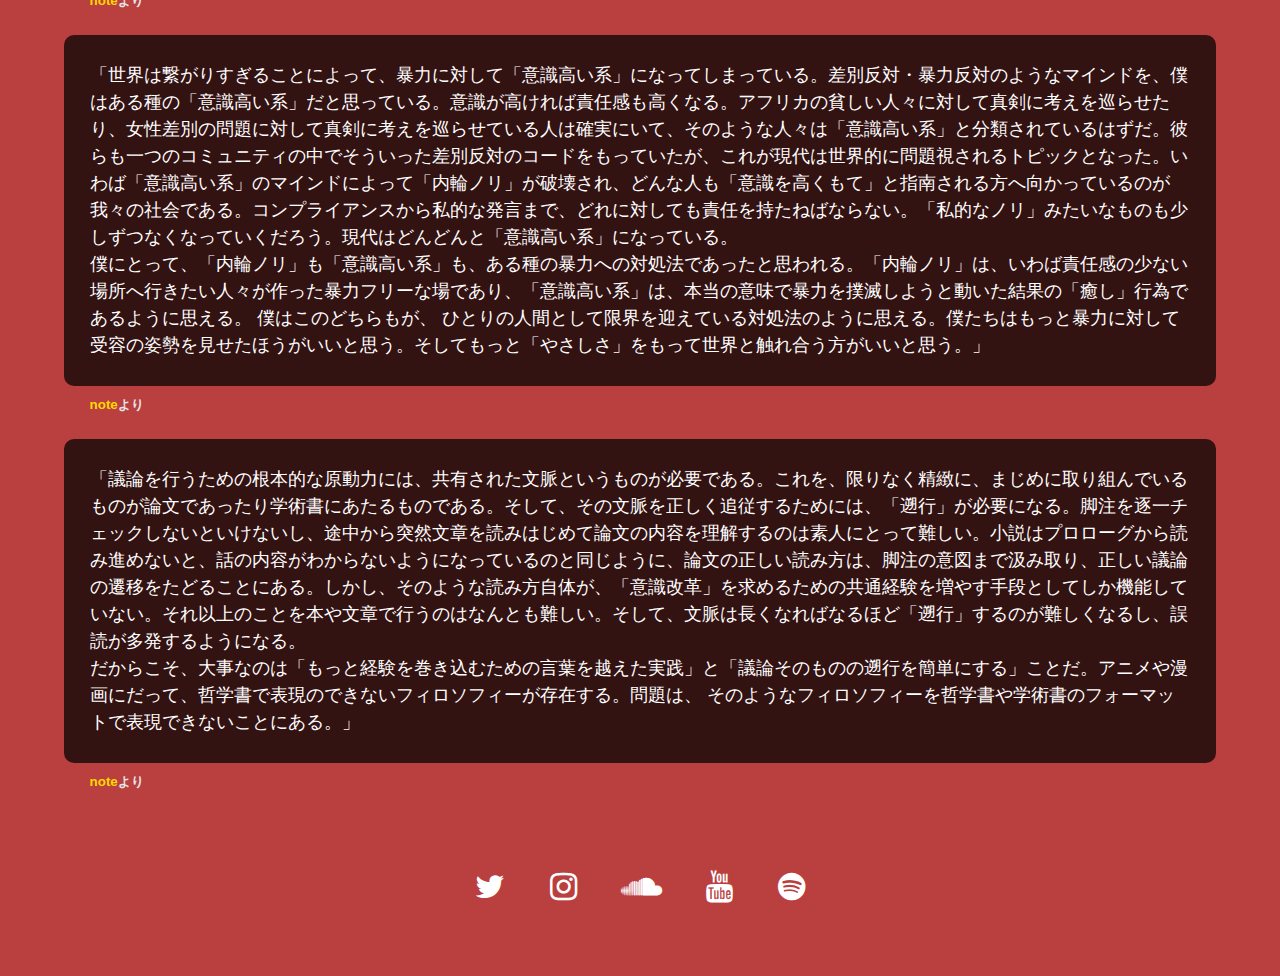
==== commit c4b021c0: "Update index.html" ====
--- a/docs/index.html
+++ b/docs/index.html
@@ -6,7 +6,7 @@
     <meta name="viewport" content="width=device-width, initial-scale=1.0">
     <meta property="og:type" content="website">
     <meta property="og:title" content="KAMIN">
-    <meta property="og:description" content="KAMINのポートフォリオサイト"> 
+    <meta property="og:description" content="KAMINのポートフォリオサイト">  
     <meta property="og:img" content="kamin.jpeg">
 
     <title>KAMIN</title>
@@ -196,13 +196,13 @@
                 <iframe width="560" height="315" src="https://www.youtube.com/embed/ju0l6tzGQbw" title="YouTube video player" frameborder="0" allow="accelerometer; autoplay; clipboard-write; encrypted-media; gyroscope; picture-in-picture; web-share" allowfullscreen></iframe>
         </div>
         <div class="detail">
-                <h3> フランス在学中、ドイツ人の友人でもあるDJ BrainShitさんから誘ってもらい、オランダで定期開催されている「Pon de Beats」というアニクライベントにDJ出演しました。<br> アニソンリミックスでできる僕の全てのプレイスタイルを詰め込みました。</h3>
+                <h3> フランス在学中、ドイツ人の友人でもあるDJ BrainShitさんから誘ってもらい、オランダで定期開催されている「Pon de Beats」というアニクライベントにDJ出演しました。</h3>
         </div>
          <div class="videobox">
                 <iframe width="560" height="315" src="https://www.youtube.com/embed/GhRowa3jzF4" title="YouTube video player" frameborder="0" allow="accelerometer; autoplay; clipboard-write; encrypted-media; gyroscope; picture-in-picture; web-share" allowfullscreen></iframe>
         </div>
         <div class="detail">
-                <h3> 多くのコンピレーション作品でお世話になっているNTGさんに誘われ、NotThatRecordsの1周年記念配信イベントにて、DJ出演しました。<br> 普段から聞いているDrumnBass/Footworkの文脈をうまく繋ぎ合わせたセットになっています。</h3>
+                <h3> 多くのコンピレーション作品でお世話になっているNTGさんに誘われ、NotThatRecordsの1周年記念配信イベントにて、DJ出演しました。</h3>
         </div>
     </div>
         
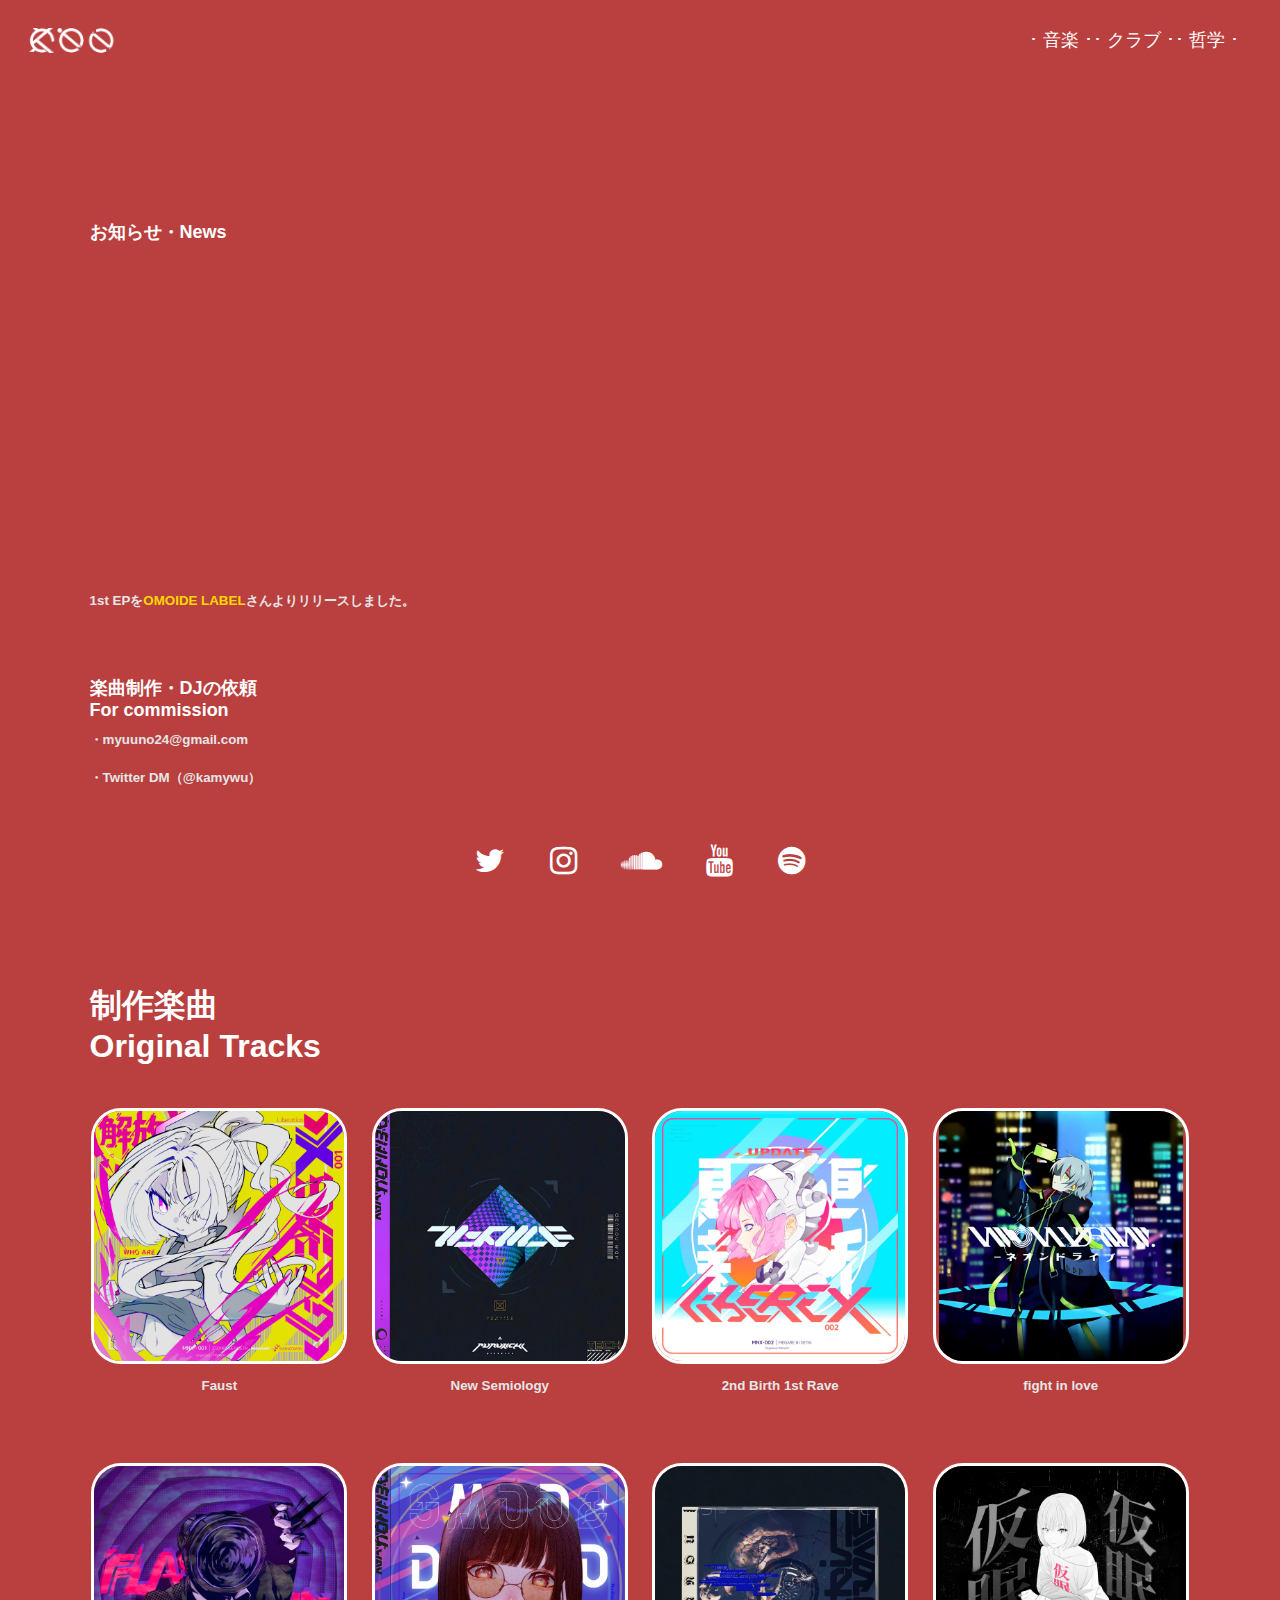
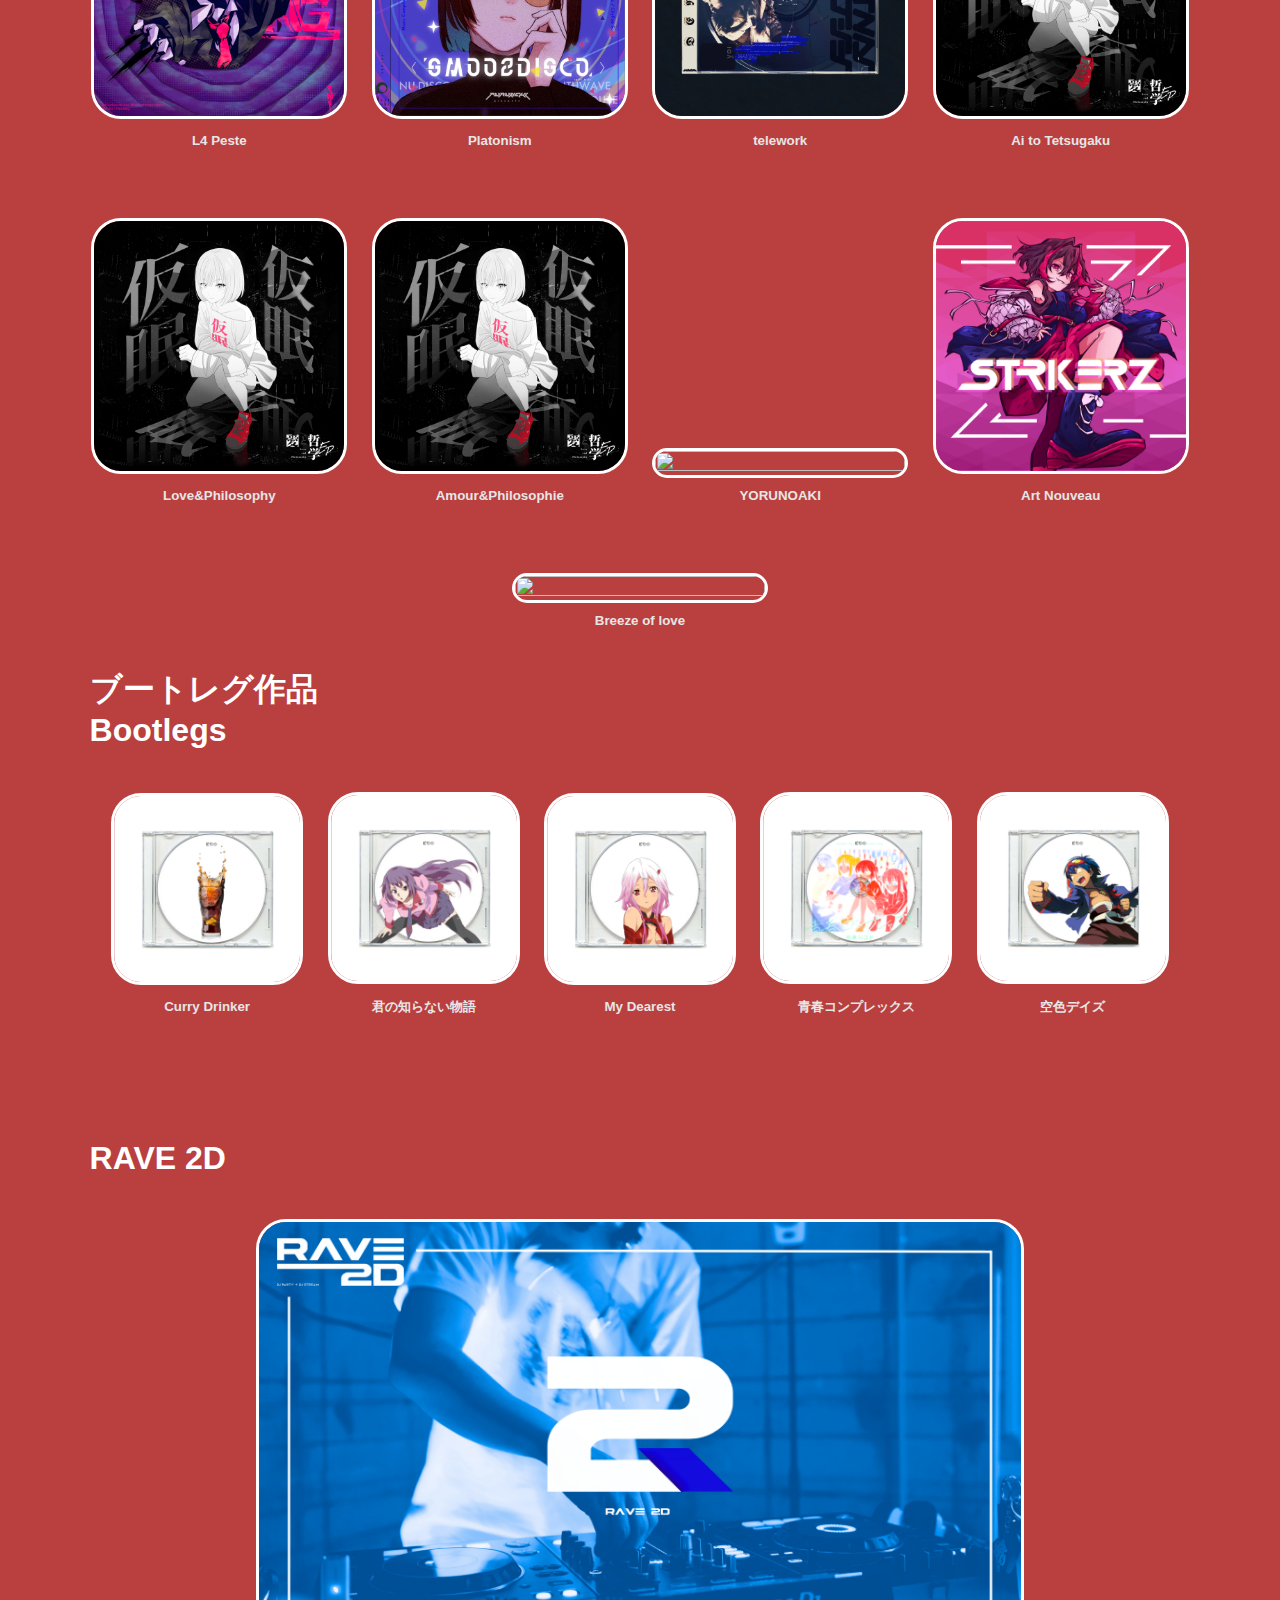
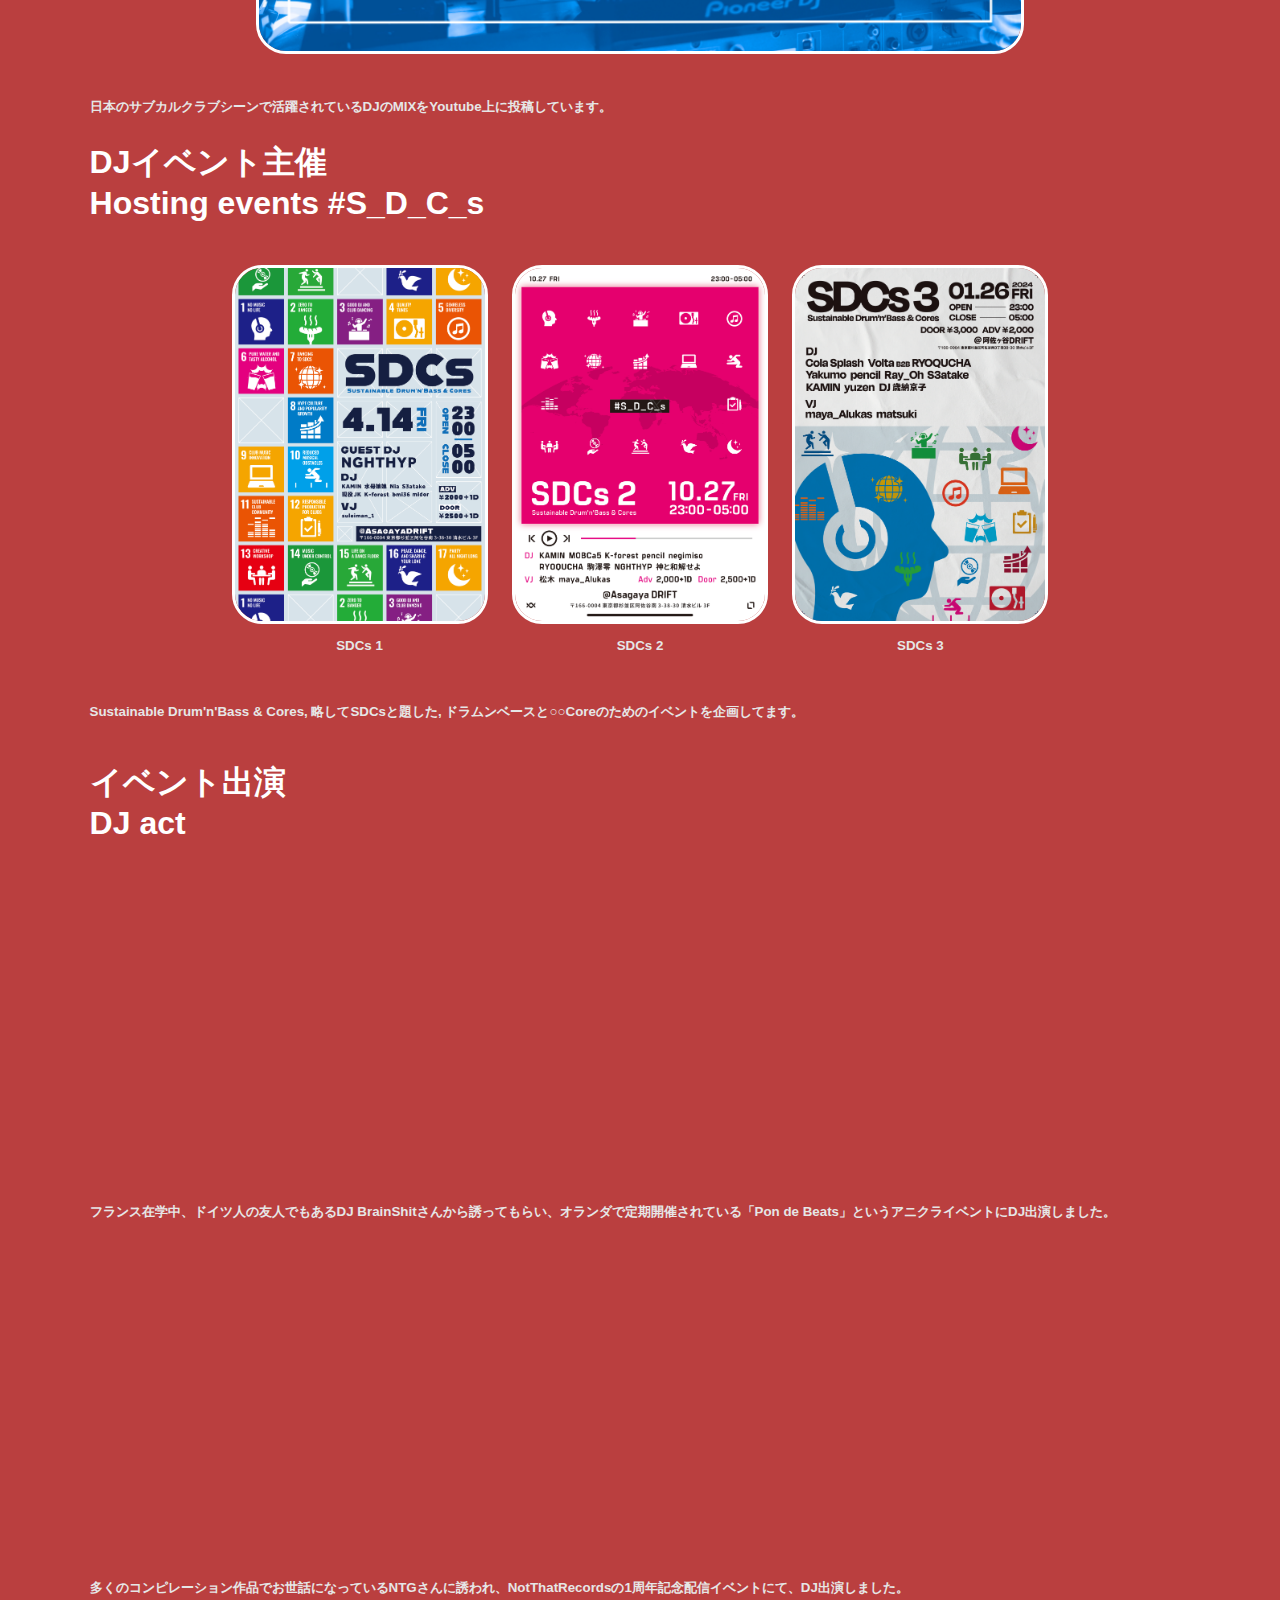
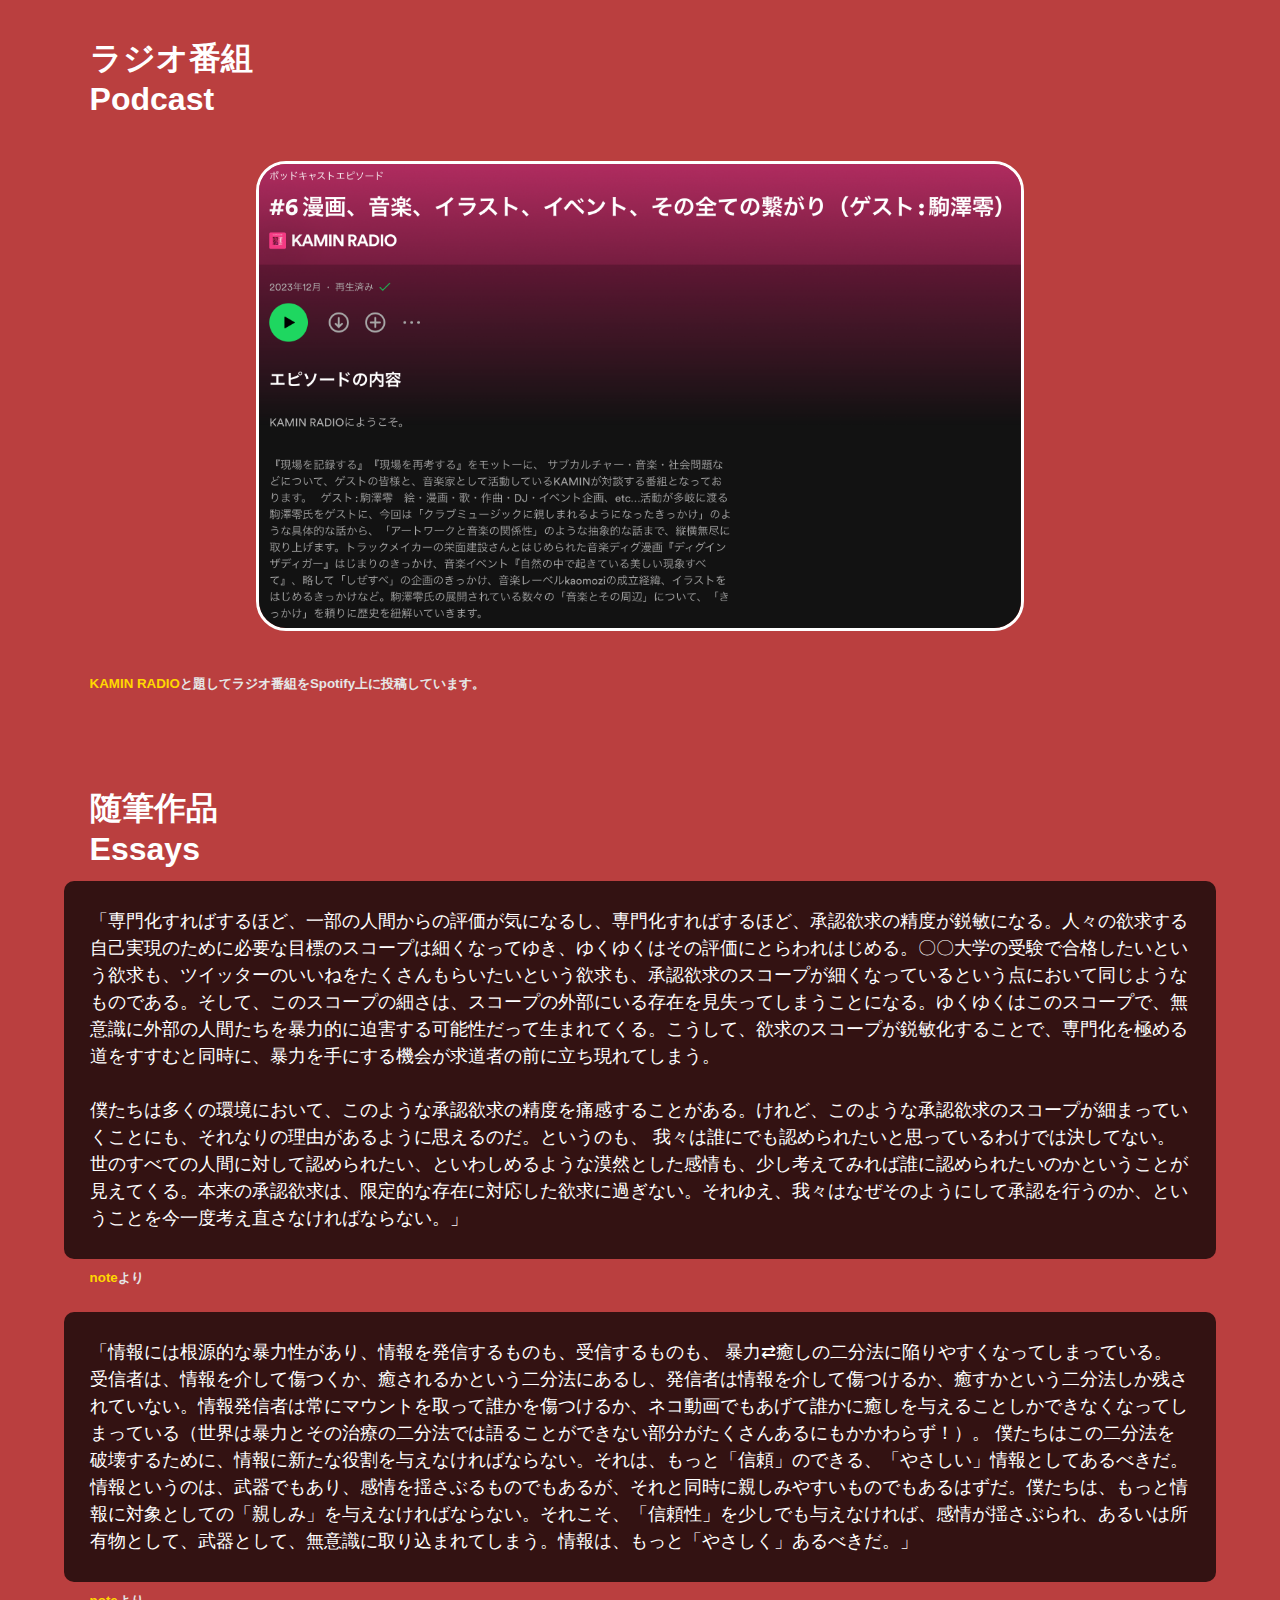
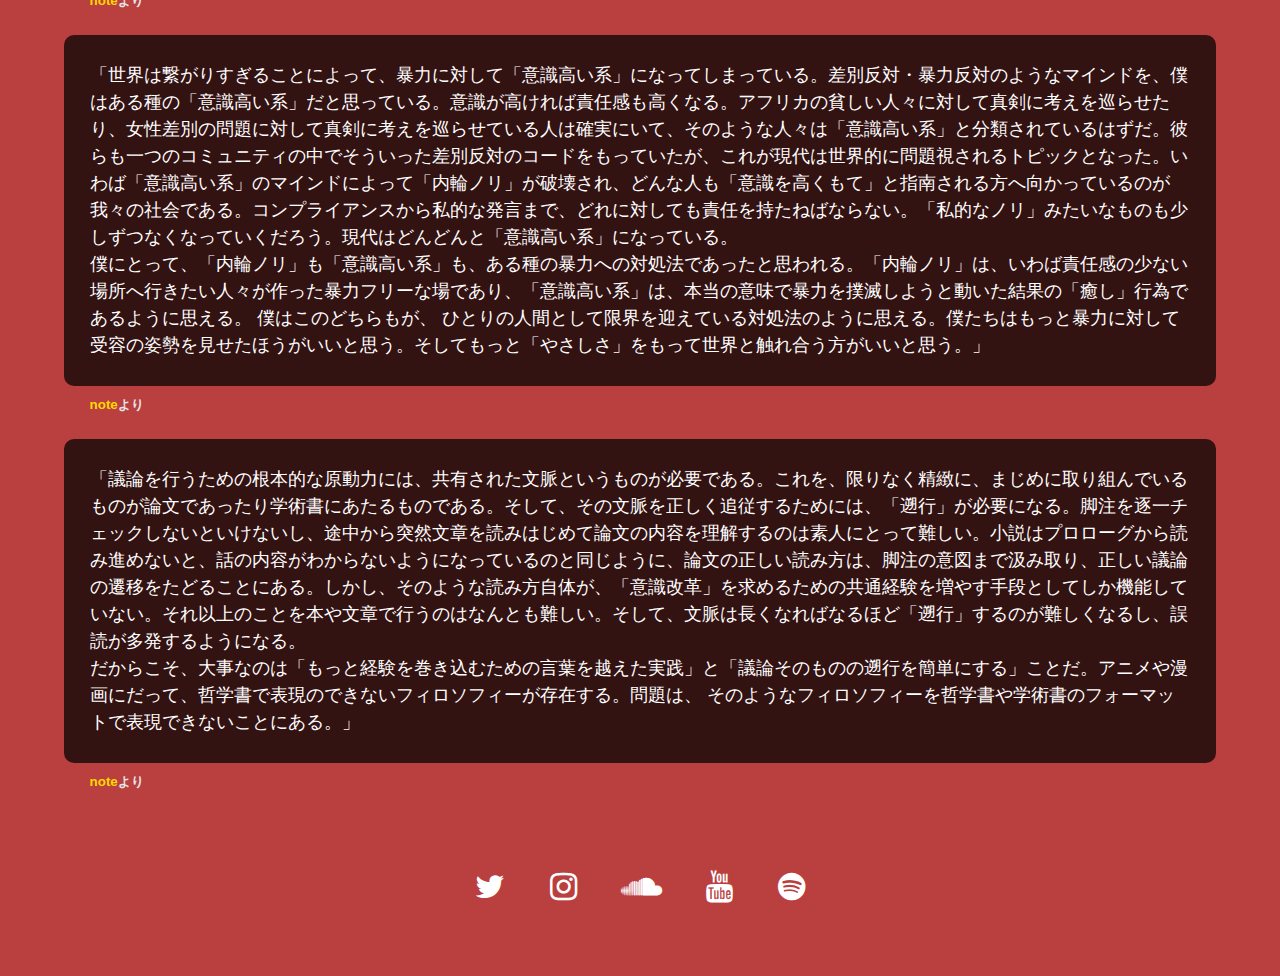
==== commit e22d9c9a: "Update index.html" ====
--- a/docs/index.html
+++ b/docs/index.html
@@ -160,7 +160,7 @@
             </div>
         </div>
         <div class="detail">
-            <h3> <a href="https://www.youtube.com/@RAVE2D">RAVE 2D</a>と題して日本のサブカルクラブシーンで活躍されているDJのMIXをYoutube上に投稿しています。<br><br> </h3>
+            <h3> 日本のサブカルクラブシーンで活躍されているDJのMIXをYoutube上に投稿しています。<br><br> </h3>
         </div>
         
     </div>
